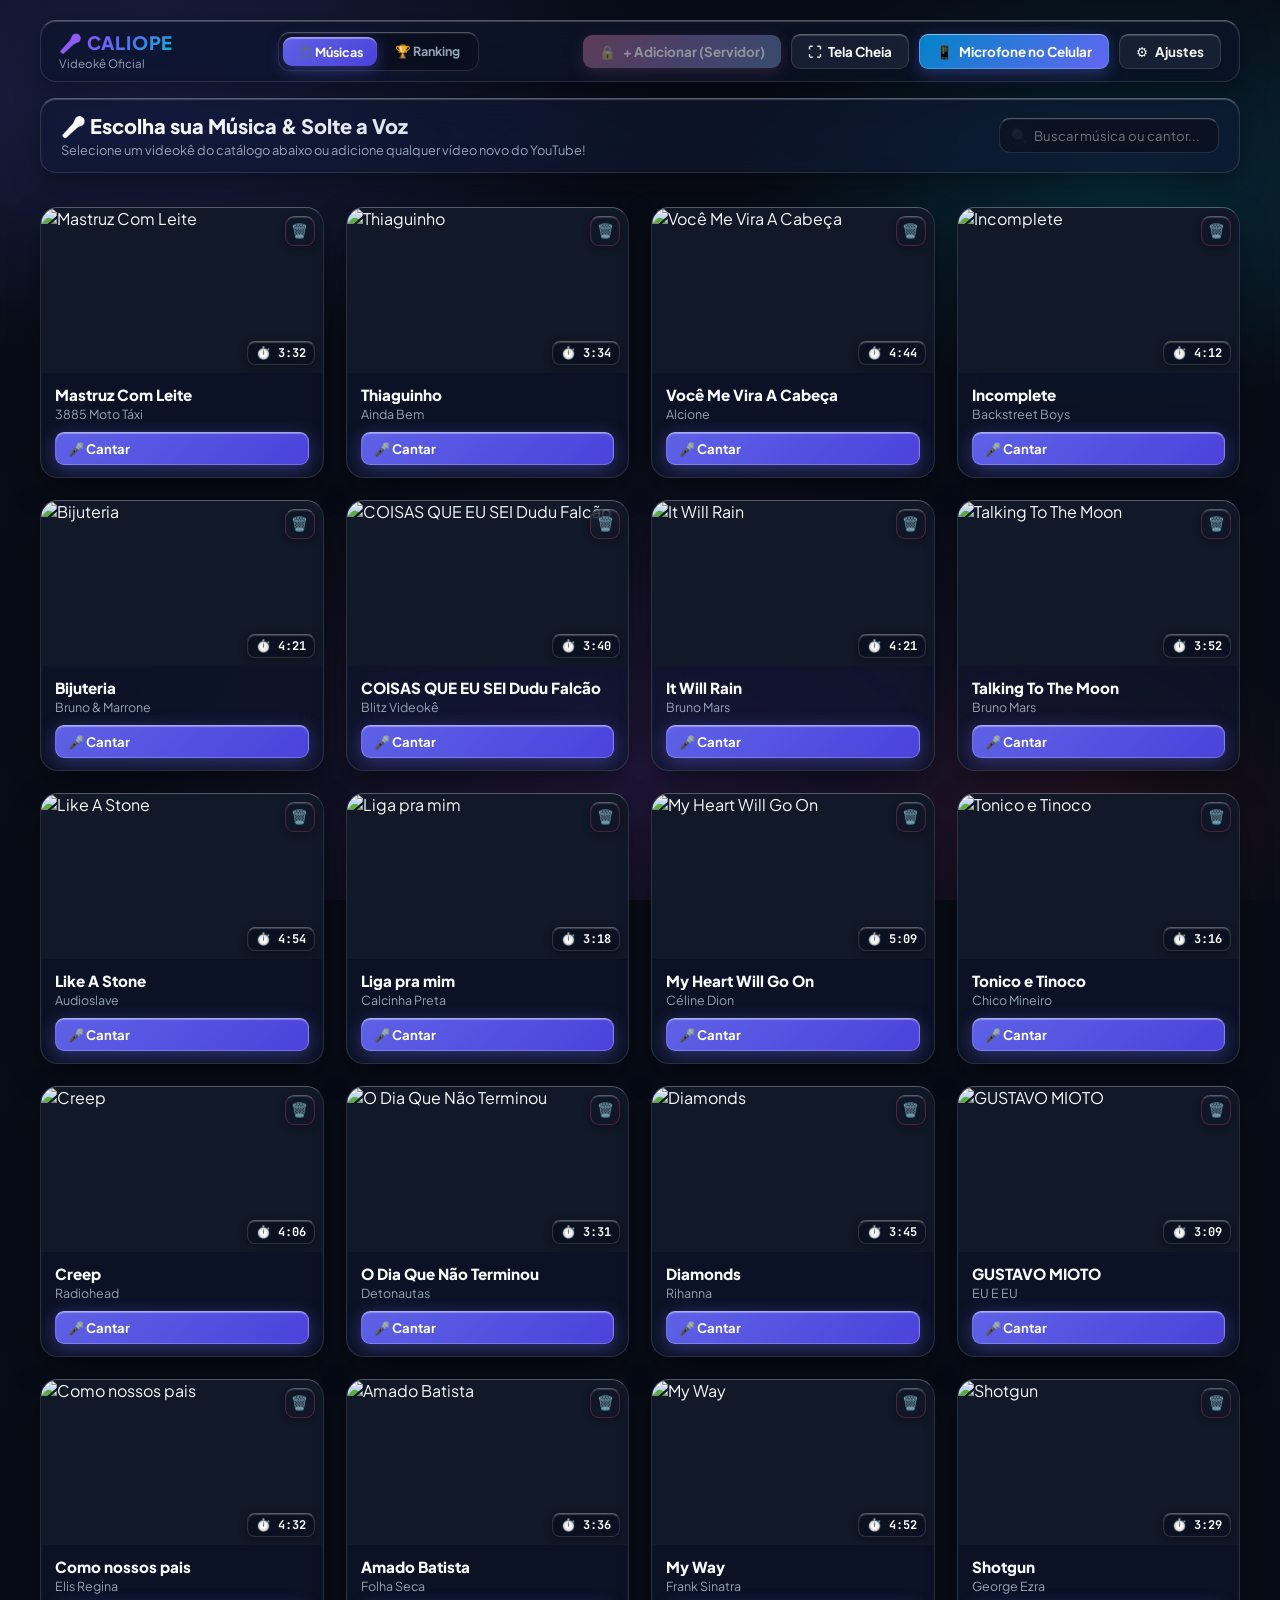
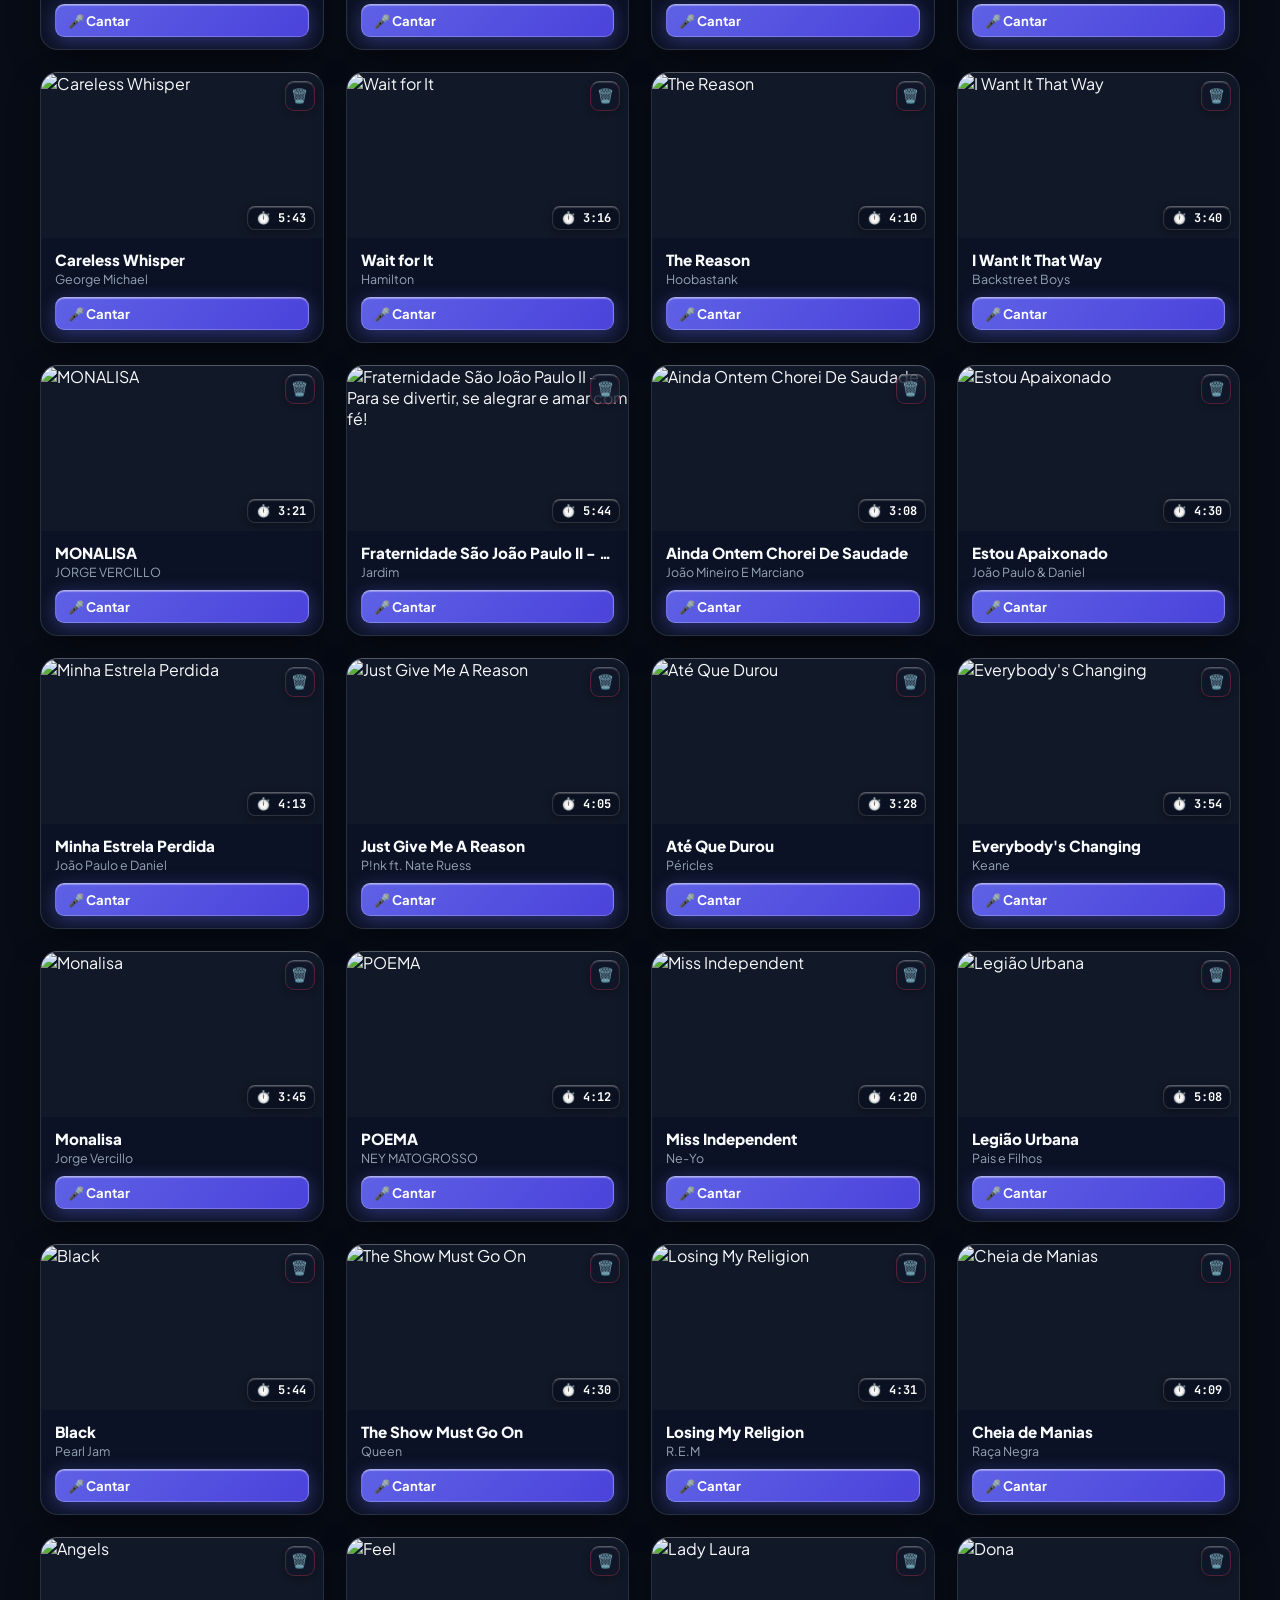
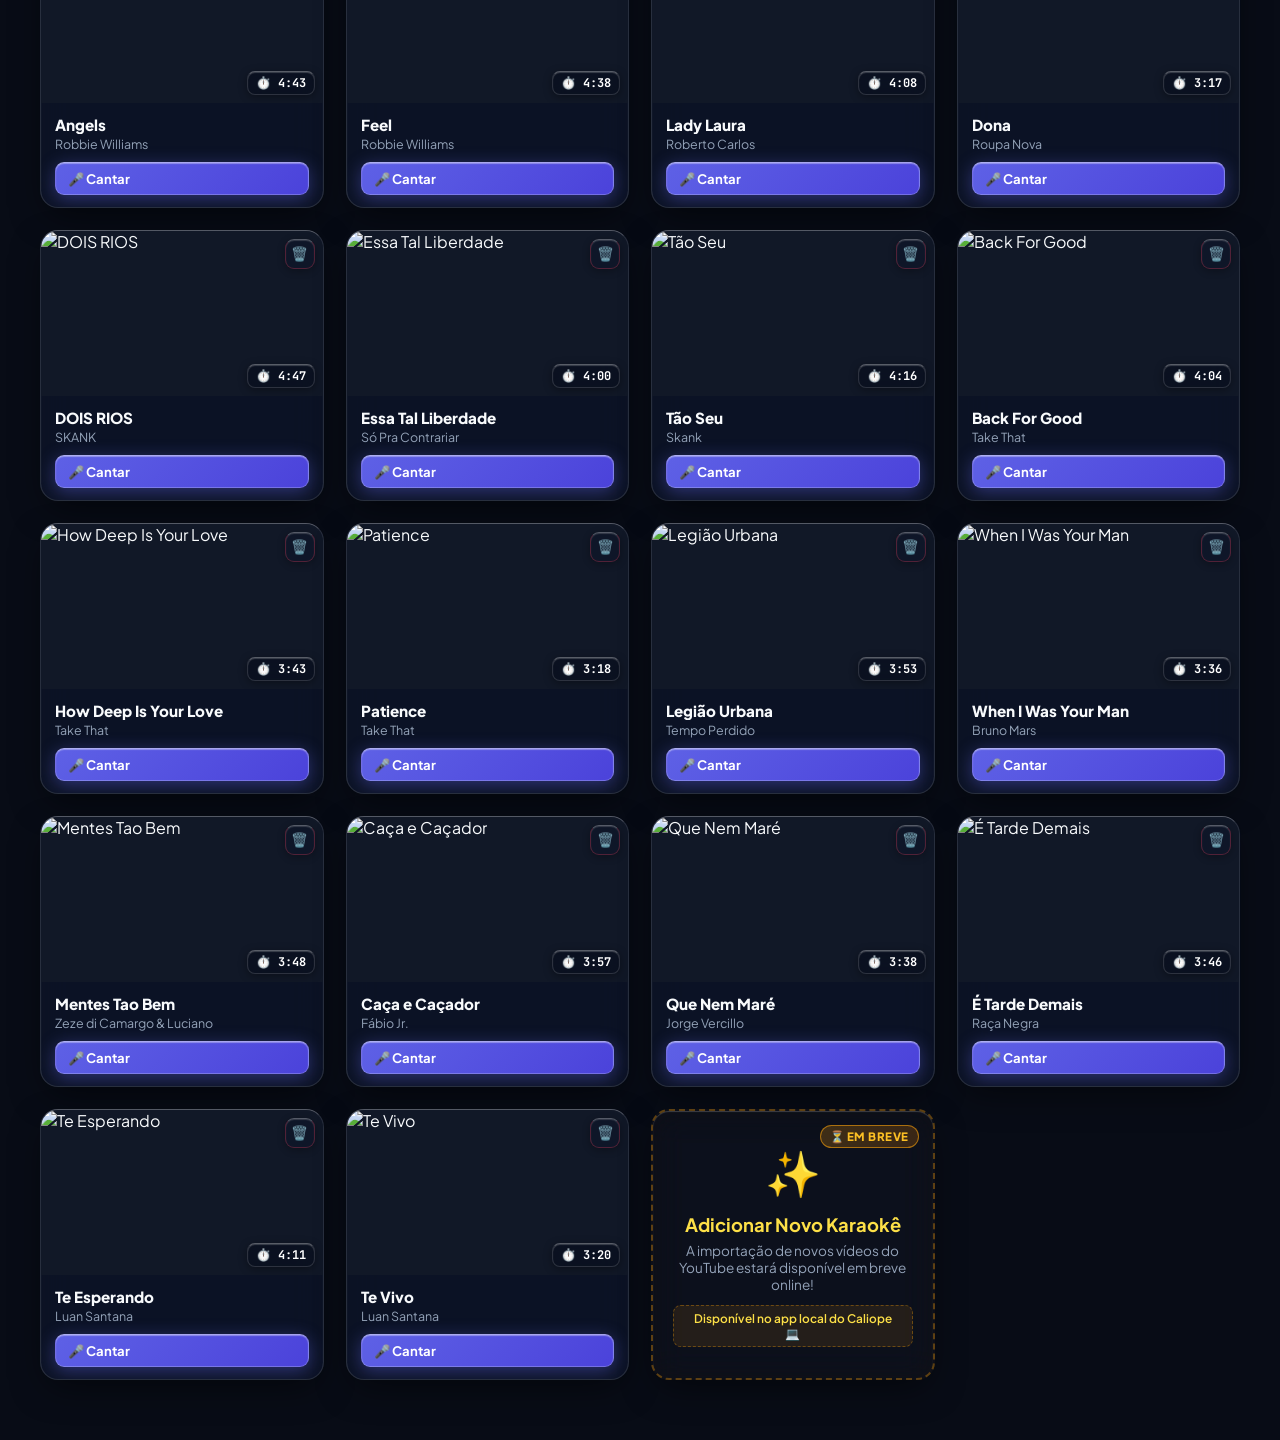
==== index.html @ 297077d8 "perf: otimiza importação removendo audio.mp3 duplicado e economizando 325MB" ====
<!DOCTYPE html>
<html lang="pt-BR">
<head>
  <meta charset="UTF-8">
  <meta name="viewport" content="width=device-width, initial-scale=1.0, maximum-scale=1.0, user-scalable=no, viewport-fit=cover">
  <meta name="theme-color" content="#080c16">
  <meta name="apple-mobile-web-app-capable" content="yes">
  <meta name="apple-mobile-web-app-status-bar-style" content="black-translucent">
  <title>Caliope • O Jogo de Videokê Oficial</title>
  <link rel="stylesheet" href="style.css?v=52">
  <link rel="preconnect" href="https://fonts.googleapis.com">
  <link rel="preconnect" href="https://fonts.gstatic.com" crossorigin>
  <link href="https://fonts.googleapis.com/css2?family=Plus+Jakarta+Sans:wght@400;600;700;800;900&family=JetBrains+Mono:wght@500;700;800;900&display=swap" rel="stylesheet">
</head>
<body>
  <div class="app-container">
    
    <!-- Top Global Header -->
    <header class="header">
      <div class="logo-group" id="btn-home-logo" title="Ir para o Menu de Músicas" style="cursor: pointer;">
        <div class="logo-badge">🎤 CALIOPE</div>
        <span class="subtitle">Videokê Oficial</span>
      </div>

      <!-- Abas de Navegação Principal -->
      <nav class="nav-tabs">
        <button id="nav-btn-lobby" class="nav-tab active">
          <span>🎵</span> Músicas
        </button>
        <button id="nav-btn-ranking" class="nav-tab">
          <span>🏆</span> Ranking
        </button>
      </nav>

      <div class="header-actions">
        <button id="btn-open-import" class="btn btn-accent">
          <span id="btn-import-icon">✨</span> <span id="btn-import-label"><span class="hide-mobile">+ Adicionar do YouTube</span><span class="show-mobile">+ Vídeo</span></span>
        </button>

        <button id="btn-toggle-fullscreen" class="btn btn-secondary" title="Alternar Tela Cheia (F ou F11)">
          <span id="fullscreen-icon">⛶</span> <span id="fullscreen-label"><span class="hide-mobile">Tela Cheia</span><span class="show-mobile">Tela Cheia</span></span>
        </button>

        <button id="btn-open-remote-mic" class="btn btn-primary" title="Conectar microfone do celular via QR Code">
          <span id="remote-mic-header-icon">📱</span> <span id="remote-mic-header-label"><span class="hide-mobile">Microfone no Celular</span><span class="show-mobile">Mic Remoto</span></span>
        </button>

        <button id="btn-open-settings" class="btn btn-secondary" title="Configurações de Áudio e Microfone">
          <span>⚙️</span> Ajustes
        </button>
      </div>
    </header>

    <!-- TELA 1: LOBBY / MENU DE SELEÇÃO DE MÚSICAS (PADRÃO JOGO) -->
    <main id="view-lobby" class="view-content active">
      <div class="lobby-header">
        <div class="lobby-welcome">
          <h1>🎤 Escolha sua Música & Solte a Voz</h1>
          <p>Selecione um videokê do catálogo abaixo ou adicione qualquer vídeo novo do YouTube!</p>
        </div>
        <div class="lobby-actions">
          <div class="lobby-search-wrap">
            <span class="search-icon">🔍</span>
            <input type="text" id="lobby-search" placeholder="Buscar música ou cantor...">
          </div>
        </div>
      </div>

      <!-- Grade de Cards de Músicas -->
      <div class="songs-grid" id="songs-grid">
        <!-- Renderizado dinamicamente via JS -->
      </div>
    </main>

    <!-- TELA 2: RANKING GERAL / LEADERBOARD (PADRÃO JOGO) -->
    <main id="view-ranking" class="view-content" style="display: none;">
      <div class="ranking-header">
        <div class="ranking-title-group">
          <h1>🏆 Galeria dos Campeões do Videokê</h1>
          <p>Confira os melhores cantores, pontuações e recordes registrados!</p>
        </div>
        <div class="ranking-filters">
          <div class="ranking-search-wrap">
            <span class="search-icon">🔍</span>
            <input type="text" id="ranking-search" placeholder="Filtrar por cantor ou música...">
          </div>
          <div class="ranking-diff-filters" id="ranking-diff-filter">
            <button class="rank-filter-btn active" data-diff="all">Todas</button>
            <button class="rank-filter-btn" data-diff="easy">🟢 Fácil</button>
            <button class="rank-filter-btn" data-diff="medium">🟡 Médio</button>
            <button class="rank-filter-btn" data-diff="hard">🔴 Difícil</button>
          </div>
          <button id="btn-clear-ranking" class="btn btn-secondary btn-sm" title="Limpar histórico de pontuações">
            🗑️ Limpar Ranking
          </button>
        </div>
      </div>

      <!-- Pódio Top 3 Especial -->
      <div class="podium-grid" id="podium-grid">
        <!-- Renderizado dinamicamente via JS -->
      </div>

      <!-- Tabela Completa de Ranking -->
      <div class="ranking-table-card">
        <table class="ranking-table">
          <thead>
            <tr>
              <th style="width: 70px;">POS</th>
              <th>CANTOR(A)</th>
              <th>MÚSICA</th>
              <th>DIFICULDADE</th>
              <th>AFINAÇÃO</th>
              <th>ESTRELAS</th>
              <th style="text-align: right;">PONTUAÇÃO</th>
            </tr>
          </thead>
          <tbody id="ranking-table-body">
            <!-- Linhas dinâmicas -->
          </tbody>
        </table>

        <!-- Estado Vazio -->
        <div class="ranking-empty-state" id="ranking-empty-state" style="display: none;">
          <div class="empty-icon">🎤</div>
          <h3>Nenhuma cantoria registrada ainda!</h3>
          <p>Escolha uma música, solte a voz e seja o primeiro a gravar seu nome no topo do Videokê!</p>
          <button class="btn btn-primary" id="btn-empty-go-sing">
            🎵 Escolher Música Agora
          </button>
        </div>
      </div>
    </main>

    <!-- TELA 2: PALCO DO VIDEOKÊ (CANVAS & VÍDEO EXPANDIDO EM 540PX) -->
    <main id="view-stage" class="view-content" style="display: none;">
      
      <!-- HUD Superior do Jogo (Ultra Compacto em 1 Linha) -->
      <section class="game-hud">
        <!-- Controles de Ação do Palco -->
        <div class="hud-controls-card">
          <button id="btn-stage-back" class="btn btn-stage-ctrl btn-close-stage" title="Sair do Videokê (Esc)" aria-label="Sair">
            ✕
          </button>
          <button id="btn-pause-song" class="btn btn-stage-ctrl" title="Pausar / Continuar (Espaço)" aria-label="Pausar">
            <span id="pause-icon">⏸</span>
          </button>
          <button id="btn-restart-song" class="btn btn-stage-ctrl" title="Reiniciar do começo (R)" aria-label="Reiniciar">
            <span>🔄</span>
          </button>
        </div>

        <!-- Info da Música (Apenas Título e Artista) -->
        <div class="song-info-card">
          <h1 class="hud-title" id="hud-title">Título da Música</h1>
          <span class="hud-dot-sep">•</span>
          <p class="hud-artist" id="hud-artist">Artista</p>
        </div>

        <!-- Monitor Visual do Microfone (Apenas Ícone 🎙️ e VU Meter + Tom) -->
        <div class="hud-mic-card">
          <span class="hud-mic-icon" title="Microfone">🎙️</span>
          <div class="hud-mic-meter-bar">
            <div class="hud-mic-meter-fill" id="hud-mic-meter-fill"></div>
          </div>
          <span class="hud-mic-vol" id="hud-mic-vol">0%</span>
          <div class="hud-mic-note" id="hud-mic-note">🎵 Aguardando voz...</div>
          <button class="hud-remote-badge" id="hud-remote-badge" title="Conectar celular como microfone">
            <span class="remote-indicator-dot" id="hud-remote-dot"></span>
            <span id="hud-remote-text">📱</span>
          </button>
        </div>

        <!-- Dificuldade do Jogo -->
        <div class="hud-diff-card">
          <span class="badge-difficulty" id="stage-diff-badge">🟡 Médio</span>
        </div>

        <!-- Pontuação, Estrelas & Afinação em Tempo Real -->
        <div class="score-stars-card">
          <div class="stars-row" id="stars-row">
            <span class="star">★</span>
            <span class="star">★</span>
            <span class="star">★</span>
            <span class="star">★</span>
            <span class="star">★</span>
          </div>

          <div class="score-readout">
            <span class="score-num" id="live-score">00000</span>
          </div>

          <div class="accuracy-pill" id="accuracy-pill" title="Afinação em Tempo Real">
            <span class="acc-val" id="live-accuracy">--%</span>
          </div>
        </div>
      </section>

      <!-- Palco Imersivo de 540px -->
      <section class="stage-section">
        <div class="canvas-wrapper">
          <video id="stage-video" class="stage-video" playsinline preload="auto" crossorigin="anonymous"></video>
          <div class="stage-video-dimmer" id="stage-video-dimmer"></div>
          <canvas id="game-canvas" width="1160" height="540"></canvas>
          <div class="hit-floating-text" id="floating-hit">NO RITMO!</div>

          <!-- Canvas de Confetes e Partículas Comemorativas (5k, 10k...) -->
          <canvas id="confetti-canvas" class="confetti-canvas" width="1160" height="540"></canvas>

          <!-- Banner de Celebração de Marco de Pontuação -->
          <div class="milestone-banner" id="milestone-banner">
            <div class="milestone-glow"></div>
            <div class="milestone-inner">
              <span class="milestone-badge" id="milestone-badge">🌟 SHOW AO VIVO!</span>
              <div class="milestone-score" id="milestone-score">5.000 PONTOS!</div>
              <p class="milestone-subtitle" id="milestone-subtitle">Espetacular! A plateia está vibrando!</p>
            </div>
          </div>

          <!-- Contagem Regressiva de 5 Segundos (Get Ready!) -->
          <div class="countdown-overlay" id="countdown-overlay" style="display: none;">
            <div class="countdown-box">
              <div class="countdown-badge">🎤 PREPARE SEU MICROFONE</div>
              <h2 class="countdown-title" id="countdown-song-title">Nome da Música</h2>
              <div class="countdown-details" id="countdown-details">🎹 Tom: A Maior • Dificuldade: Médio</div>
              <div class="countdown-circle">
                <span class="countdown-number" id="countdown-number">5</span>
              </div>
              <p class="countdown-tip" id="countdown-tip">Respire fundo, o videokê vai começar!</p>
              <button class="btn btn-secondary btn-sm" id="btn-skip-countdown">Pular Espera ⏩</button>
            </div>
          </div>
          
          <!-- Overlay de Pausa -->
          <div class="stage-overlay" id="stage-overlay">
            <div class="overlay-content">
              <h2 id="overlay-title">Pronto para Cantar?</h2>
              <p id="overlay-desc">Segure o microfone e cante acompanhando a letra na tela!</p>
              <button id="btn-play-song" class="btn btn-primary btn-large">
                ▶ Começar
              </button>
            </div>
          </div>
        </div>

        <!-- Barra de Progresso Compacta do Palco -->
        <div class="timeline-bar timeline-bar-compact">
          <span class="timeline-time-val" id="time-current">0:00</span>
          <div class="timeline-track">
            <div class="timeline-fill" id="timeline-fill"></div>
          </div>
          <span class="timeline-time-val" id="time-total">0:00</span>
        </div>

        <!-- Caixa de letra auxiliar (usada apenas quando a música não for vídeo) -->
        <div class="lyrics-box" id="lyrics-box" style="display: none;">
          <div class="karaoke-line line-current" id="lyrics-line-1">
            <span class="lyric-syllable">Aguardando início...</span>
          </div>
          <div class="karaoke-line line-next" id="lyrics-line-2">
            <span class="lyric-next-preview"></span>
          </div>
        </div>
      </section>
    </main>

    <!-- MODAL DE ESCOLHA DE DIFICULDADE ANTES DE CANTAR -->
    <div class="modal-backdrop" id="prestart-modal">
      <div class="modal-card modal-prestart">
        <button type="button" class="modal-btn-close-top" id="btn-close-prestart-top" aria-label="Voltar" title="Fechar (Esc)">✕</button>
        <div class="modal-header">
          <span class="diff-modal-icon">🎤</span>
          <h2 id="prestart-song-title">Título da Música</h2>
          <p id="prestart-song-artist">Artista</p>
          <div class="prestart-song-meta">
            <span class="badge-key" id="prestart-song-key">🎹 Tom: A Menor</span>
            <span class="song-card-duration" id="prestart-song-duration">⏱️ 3:45</span>
          </div>
        </div>

        <!-- Campo Nome do Cantor -->
        <div class="prestart-singer-box">
          <label for="singer-name-input">👤 Nome do Cantor(a):</label>
          <div class="singer-input-wrap">
            <span class="singer-input-icon">🎤</span>
            <input type="text" id="singer-name-input" placeholder="Digite seu nome ou apelido (ex: João, Maria...)" maxlength="24" autocomplete="name">
          </div>
        </div>

        <div class="prestart-diff-prompt">
          <h3>Selecione o Nível de Desafio:</h3>
          <p>A dificuldade fica travada durante a música para garantir uma avaliação justa</p>
        </div>

        <div class="diff-cards-grid">
          <button type="button" class="diff-choice-card" data-diff="easy">
            <div class="diff-choice-header">
              <span class="diff-choice-emoji">🟢</span>
              <span class="diff-choice-title">Fácil</span>
              <span class="diff-choice-badge">Festa & Chuveiro</span>
            </div>
            <p class="diff-choice-desc">Muito tolerante! Ideal para cantar e se divertir com os amigos sem pressão.</p>
          </button>

          <button type="button" class="diff-choice-card active" data-diff="medium">
            <div class="diff-choice-header">
              <span class="diff-choice-emoji">🟡</span>
              <span class="diff-choice-title">Médio</span>
              <span class="diff-choice-badge">Padrão Videokê</span>
            </div>
            <p class="diff-choice-desc">Equilibrado e motivador! Avalia ritmo e afinação para quem canta no dia a dia.</p>
          </button>

          <button type="button" class="diff-choice-card" data-diff="hard">
            <div class="diff-choice-header">
              <span class="diff-choice-emoji">🔴</span>
              <span class="diff-choice-title">Difícil</span>
              <span class="diff-choice-badge">Modo Jurado</span>
            </div>
            <p class="diff-choice-desc">Rigor de estúdio! Micro-afinação cirúrgica — desafinar ou sair do tom quebra o combo.</p>
          </button>
        </div>

        <div class="modal-actions prestart-actions">
          <button type="button" id="btn-cancel-prestart" class="btn btn-secondary">
            Voltar
          </button>
          <button type="button" id="btn-confirm-start" class="btn btn-primary btn-large">
            ▶ Começar (5s de Preparação)
          </button>
        </div>
      </div>
    </div>

    <!-- MODAL DE AJUSTES DE ÁUDIO & MICROFONE -->
    <div class="modal-backdrop" id="settings-modal">
      <div class="modal-card modal-settings">
        <button type="button" class="modal-btn-close-top" id="btn-close-settings-top" aria-label="Fechar Ajustes" title="Fechar (Esc)">✕</button>
        <div class="modal-header">
          <div class="import-icon-badge">⚙️</div>
          <h2>Ajustes de Áudio & Microfone</h2>
          <p>Configure a captação do microfone e proteções contra eco do notebook</p>
        </div>

        <div class="settings-list">
          <!-- Nível de Dificuldade -->
          <div class="setting-row">
            <div class="setting-info">
              <strong>🎯 Rigor da Avaliação Vocal</strong>
              <span>Define tolerância de cents, oscilação (desafinação) e exigência de tom</span>
            </div>
            <div class="diff-btn-group modal-diff-group" id="modal-diff-group">
              <button class="diff-btn" data-diff="easy" title="Tolerante a pequenas oscilações e escala livre">🟢 Fácil</button>
              <button class="diff-btn active" data-diff="medium" title="Afinação equilibrada e ritmo">🟡 Médio</button>
              <button class="diff-btn" data-diff="hard" title="Rigor de estúdio e escala estrita">🔴 Difícil</button>
            </div>
          </div>

          <!-- Modo Caixas de Som / Anti-Vazamento -->
          <div class="setting-row">
            <div class="setting-info">
              <strong>🛡️ Modo de Captação & Anti-Vazamento</strong>
              <span>Filtro acústico inteligente contra retorno das caixas (não usa o abafador do navegador que muta o microfone)</span>
            </div>
            <button id="modal-btn-toggle-echo" class="btn btn-primary">
              <span id="modal-echo-icon">🔊</span> <span id="modal-echo-text">Modo Caixas (Anti-Vazamento)</span>
            </button>
          </div>

          <!-- Normalização Automática de Volume (Nivelamento sem mexer nos arquivos) -->
          <div class="setting-row">
            <div class="setting-info">
              <strong>🎚️ Nivelamento Automático de Volume</strong>
              <span>Normaliza faixas altas e baixas em tempo real para manter o som uniforme entre todas as músicas</span>
            </div>
            <button id="modal-btn-toggle-normalize" class="btn btn-primary">
              <span id="modal-norm-icon">🎚️</span> <span id="modal-norm-text">Normalização Ativa</span>
            </button>
          </div>

          <!-- Corte de Som / Ruído -->
          <div class="setting-row">
            <div class="setting-info">
              <strong>🎙️ Limiar de Corte (Noise Gate)</strong>
              <span>Ignora sons da sala abaixo deste nível para não pontuar sozinho</span>
            </div>
            <div class="setting-control" style="display: flex; flex-direction: column; align-items: flex-end; gap: 6px;">
              <div style="display: flex; gap: 8px; align-items: center;">
                <button type="button" id="btn-auto-calibrate-gate" class="btn btn-secondary btn-xs" title="Escuta o som da sala e ajusta o corte automaticamente">
                  🎯 Auto-Calibrar com a Sala
                </button>
                <strong id="modal-gate-val-text" style="color: var(--cyan-neon); min-width: 65px; text-align: right;">Médio (40)</strong>
              </div>
              <input type="range" id="modal-quick-gate" min="15" max="85" value="40" step="2" style="width: 100%;">
            </div>
          </div>

          <!-- Teste de Volume do Microfone -->
          <div class="setting-row">
            <div class="setting-info">
              <strong>🔊 Teste ao Vivo do Microfone</strong>
              <span>Fale no microfone para ver a barra responder</span>
            </div>
            <div class="setting-control">
              <span id="modal-vol-num" style="font-family: var(--font-mono); font-size: 0.8rem; color: #94a3b8;">0%</span>
              <div class="mic-meter-bar">
                <div class="mic-meter-fill" id="modal-mic-meter-fill"></div>
              </div>
            </div>
          </div>

          <!-- Limpar Cache -->
          <div class="setting-row">
            <div class="setting-info">
              <strong>🧹 Limpar Cache & Recarregar</strong>
              <span>Força a atualização dos vídeos e partituras locais</span>
            </div>
            <button id="modal-btn-clear-cache" class="btn btn-secondary btn-sm">
              Limpar Cache
            </button>
          </div>
        </div>

        <div class="modal-actions">
          <button type="button" id="btn-close-settings" class="btn btn-primary btn-block">
            Concluir Ajustes
          </button>
        </div>
      </div>
    </div>

    <!-- MODAL DE IMPORTAÇÃO DO YOUTUBE -->
    <div class="modal-backdrop" id="import-modal">
      <div class="modal-card modal-import">
        <button type="button" class="modal-btn-close-top" id="btn-close-import-top" aria-label="Fechar" title="Fechar (Esc)">✕</button>
        <div class="modal-header">
          <div class="import-icon-badge">✨</div>
          <h2>Adicionar Vídeo de Karaokê</h2>
          <p>Cole o link de qualquer vídeo de Karaokê do YouTube (ex: Ponto do Karaokê, Sing King, Muramatsu, etc.)</p>
        </div>

        <form id="import-form" class="import-form">
          <div class="input-group">
            <input type="url" id="yt-url-input" placeholder="https://www.youtube.com/watch?v=..." required>
            <button type="submit" id="btn-start-import" class="btn btn-primary">
              Iniciar Processamento
            </button>
          </div>
        </form>

        <!-- Container de Progresso -->
        <div class="import-progress-wrap" id="import-progress-wrap" style="display: none;">
          <div class="progress-steps">
            <span class="step-pill" id="step-dl">1. Baixando</span>
            <span class="step-pill" id="step-sep">2. Áudio Estéreo</span>
            <span class="step-pill" id="step-lyr">3. Catálogo</span>
          </div>

          <div class="import-bar-track">
            <div class="import-bar-fill" id="import-bar-fill"></div>
          </div>
          
          <div class="import-status-text" id="import-status-text">
            Iniciando...
          </div>
        </div>

        <div class="modal-actions">
          <button type="button" id="btn-close-import" class="btn btn-secondary">
            Fechar
          </button>
        </div>
      </div>
    </div>

    <!-- MODAL DE RESULTADOS DE FIM DE MÚSICA -->
    <div class="modal-backdrop" id="results-modal">
      <div class="modal-card">
        <button type="button" class="modal-btn-close-top" id="btn-close-results-top" aria-label="Fechar" title="Fechar (Esc)">✕</button>
        <div class="modal-header">
          <span class="rank-badge" id="modal-rank">S</span>
          <h2 id="modal-title">Lenda do Karaokê! 🌟</h2>
          <p id="modal-song-info">Música • Artista</p>
          <div class="modal-singer-pill" id="modal-singer-pill">
            <span>🎤 Cantor: <strong id="modal-singer-name">Você</strong></span>
            <span class="badge-ranking-pos" id="modal-ranking-pos">🏆 Gravado no Ranking!</span>
          </div>
          <div class="modal-meta-badges">
            <span class="badge-difficulty" id="modal-difficulty">🟡 Médio</span>
            <span class="badge-key" id="modal-key">🎹 Tom: A Maior</span>
          </div>
        </div>

        <div class="modal-stars" id="modal-stars">
          ★★★★★
        </div>

        <div class="modal-stats-grid">
          <div class="stat-item">
            <span class="stat-label">PONTUAÇÃO FINAL</span>
            <span class="stat-val" id="modal-score">0</span>
          </div>
          <div class="stat-item">
            <span class="stat-label">AFINAÇÃO</span>
            <span class="stat-val" id="modal-accuracy">0%</span>
          </div>
          <div class="stat-item" title="Avaliação do desempenho vocal no videokê">
            <span class="stat-label">AVALIAÇÃO</span>
            <span class="stat-val" id="modal-combo">Afinado</span>
          </div>
        </div>

        <div class="modal-actions">
          <button id="btn-play-again" class="btn btn-primary btn-large">
            🔄 Cantar Novamente
          </button>
          <button id="btn-view-ranking" class="btn btn-accent">
            🏆 Ver Ranking
          </button>
          <button id="btn-choose-other" class="btn btn-secondary">
            🚪 Escolher Outra Música
          </button>
        </div>
      </div>
    </div>

    <!-- Modal Conectar Celular como Microfone (WebRTC PeerJS) -->
    <div class="modal-backdrop" id="modal-remote-mic">
      <div class="modal-card modal-remote-mic-card">
        <button type="button" class="modal-btn-close-top" id="btn-close-remote-mic-top" aria-label="Fechar" title="Fechar (Esc)">✕</button>
        <div class="modal-header">
          <div class="remote-mic-header-icon">📱🎤</div>
          <h2>Conectar Celular como Microfone</h2>
          <p>Aponte a câmera do seu celular para o QR Code abaixo ou acesse o link no navegador do celular:</p>
        </div>

        <div class="remote-mic-body">
          <div class="qr-wrapper">
            <div id="remote-mic-qrcode" class="qr-canvas-box"></div>
            <div class="room-code-badge" id="room-code-badge">
              <span>SALA:</span>
              <strong id="room-code-display">CALI-....</strong>
            </div>
          </div>

          <div class="remote-mic-info">
            <div class="status-connection-row" id="remote-mic-status-box">
              <span class="status-indicator-dot pulse" id="remote-status-dot"></span>
              <span id="remote-mic-status-text">Aguardando celular conectar...</span>
            </div>

            <div class="connected-singer-card" id="connected-singer-card" style="display: none;">
              <span class="singer-avatar">🎤</span>
              <div class="singer-details">
                <span class="singer-label">CANTOR(A) CONECTADO:</span>
                <strong class="singer-name" id="connected-singer-name">Erick Moraes</strong>
              </div>
            </div>

            <div class="link-copy-box">
              <input type="text" id="remote-mic-link-input" readonly>
              <button class="btn btn-secondary btn-sm" id="btn-copy-mic-link">Copiar Link</button>
            </div>

            <p class="remote-mic-tip">
              💡 <strong>Dica:</strong> Seu celular funcionará como microfone sem fio de alta precisão com detecção de tom em tempo real.
            </p>
          </div>
        </div>

        <div class="modal-actions">
          <button type="button" id="btn-close-remote-mic" class="btn btn-primary">
            Concluído
          </button>
        </div>
      </div>
    </div>

  </div>

  <!-- Bibliotecas WebRTC PeerJS e QRCode -->
  <script src="vendor/peerjs.min.js"></script>
  <script src="vendor/qrcode.min.js"></script>

  <script src="pitch.js?v=52"></script>
  <script src="calibrator.js?v=52"></script>
  <script src="songs.js?v=52"></script>
  <script src="sequencer.js?v=52"></script>
  <script src="game_engine.js?v=52"></script>
  <script src="app.js?v=52"></script>
</body>
</html>
---- style.css ----
:root {
  --bg-dark: #080c16;
  --bg-card: rgba(15, 23, 42, 0.68);
  --bg-card-hover: rgba(24, 34, 60, 0.78);
  --border-color: rgba(255, 255, 255, 0.12);
  --border-specular: rgba(255, 255, 255, 0.28);
  
  /* Liquid Glass Design System Tokens */
  --liquid-glass-bg: rgba(15, 23, 42, 0.68);
  --liquid-glass-bg-hover: rgba(24, 34, 60, 0.78);
  --liquid-glass-bg-subtle: rgba(255, 255, 255, 0.04);
  --liquid-glass-border: rgba(255, 255, 255, 0.12);
  --liquid-glass-border-specular: rgba(255, 255, 255, 0.3);
  --liquid-glass-border-hover: rgba(99, 102, 241, 0.5);
  --liquid-glass-border-hover-specular: rgba(255, 255, 255, 0.6);
  --liquid-glass-blur: 16px;
  --liquid-glass-saturate: 180%;
  --liquid-glass-shadow: 0 12px 35px -8px rgba(0, 0, 0, 0.55), inset 0 1px 1px 0 rgba(255, 255, 255, 0.2);
  --liquid-glass-shadow-hover: 0 18px 45px -8px rgba(0, 0, 0, 0.65), 0 0 25px rgba(99, 102, 241, 0.22), inset 0 1px 2px 0 rgba(255, 255, 255, 0.35);
  
  --primary: #6366f1;
  --primary-glow: rgba(99, 102, 241, 0.4);
  --cyan-neon: #06b6d4;
  --cyan-glow: rgba(6, 182, 212, 0.45);
  --gold: #fbbf24;
  --gold-glow: rgba(251, 191, 36, 0.6);
  --emerald: #10b981;
  --rose: #f43f5e;
  
  --text-main: #f8fafc;
  --text-muted: #94a3b8;
  --font-main: 'Plus Jakarta Sans', system-ui, -apple-system, sans-serif;
  --font-mono: 'JetBrains Mono', monospace;
}

* {
  box-sizing: border-box;
  margin: 0;
  padding: 0;
}

body {
  background-color: var(--bg-dark);
  color: var(--text-main);
  font-family: var(--font-main);
  min-height: 100vh;
  padding: 20px;
  background-image: 
    radial-gradient(ellipse 65% 50% at 12% 10%, rgba(99, 102, 241, 0.22) 0%, transparent 60%),
    radial-gradient(ellipse 55% 45% at 88% 20%, rgba(6, 182, 212, 0.18) 0%, transparent 55%),
    radial-gradient(ellipse 70% 60% at 50% 85%, rgba(168, 85, 247, 0.15) 0%, transparent 60%),
    radial-gradient(ellipse 40% 40% at 85% 90%, rgba(244, 63, 94, 0.11) 0%, transparent 50%);
  background-attachment: fixed;
}

.app-container {
  max-width: 1200px;
  margin: 0 auto;
  display: flex;
  flex-direction: column;
  gap: 16px;
}

/* Header */
.header {
  display: flex;
  justify-content: space-between;
  align-items: center;
  flex-wrap: wrap;
  gap: 12px;
  padding: 10px 18px;
  background: rgba(13, 20, 36, 0.72);
  backdrop-filter: blur(var(--liquid-glass-blur)) saturate(var(--liquid-glass-saturate));
  -webkit-backdrop-filter: blur(var(--liquid-glass-blur)) saturate(var(--liquid-glass-saturate));
  border: 1px solid var(--liquid-glass-border);
  border-top: 1px solid var(--liquid-glass-border-specular);
  border-radius: 16px;
  box-shadow: 0 10px 30px rgba(0, 0, 0, 0.4), inset 0 1px 1px rgba(255, 255, 255, 0.2);
}

.header-actions {
  display: flex;
  align-items: center;
  gap: 10px;
  flex-wrap: wrap;
}

#btn-toggle-fullscreen {
  transition: all 0.2s ease;
}

#btn-toggle-fullscreen.fullscreen-active {
  background: rgba(99, 102, 241, 0.25);
  border-color: var(--primary);
  color: #c7d2fe;
  box-shadow: 0 0 12px rgba(99, 102, 241, 0.4);
}

/* Suporte de background no modo tela cheia nativo */
:fullscreen, :-webkit-full-screen {
  background-color: var(--bg-dark);
  width: 100%;
  height: 100%;
  overflow-y: auto;
}

:fullscreen body, :-webkit-full-screen body {
  min-height: 100vh;
}

.logo-group {
  display: flex;
  flex-direction: column;
  gap: 1px;
}

.logo-badge {
  font-size: 1.15rem;
  font-weight: 800;
  letter-spacing: 0.8px;
  background: linear-gradient(135deg, #a855f7, #6366f1, #06b6d4);
  -webkit-background-clip: text;
  -webkit-text-fill-color: transparent;
}

.subtitle {
  font-size: 0.72rem;
  color: var(--text-muted);
}

/* Navigation Tabs */
.nav-tabs {
  display: flex;
  background: rgba(10, 15, 29, 0.65);
  backdrop-filter: blur(12px);
  -webkit-backdrop-filter: blur(12px);
  padding: 4px;
  border-radius: 12px;
  border: 1px solid var(--liquid-glass-border);
  border-top: 1px solid var(--liquid-glass-border-specular);
  box-shadow: inset 0 1px 2px rgba(0, 0, 0, 0.3), inset 0 1px 1px rgba(255, 255, 255, 0.12);
  gap: 4px;
}

.nav-tab {
  background: transparent;
  color: var(--text-muted);
  border: none;
  padding: 6px 14px;
  border-radius: 9px;
  font-family: var(--font-main);
  font-size: 0.78rem;
  font-weight: 700;
  cursor: pointer;
  transition: all 0.22s cubic-bezier(0.16, 1, 0.3, 1);
}

.nav-tab:hover {
  color: var(--text-main);
  background: rgba(255, 255, 255, 0.06);
}

.nav-tab.active {
  background: linear-gradient(135deg, rgba(99, 102, 241, 0.95), rgba(79, 70, 229, 0.95));
  color: white;
  border-top: 1px solid rgba(255, 255, 255, 0.45);
  box-shadow: 0 4px 16px var(--primary-glow), inset 0 1px 1px rgba(255, 255, 255, 0.35);
}

.quick-mic-wrap {
  display: flex;
  flex-direction: column;
  gap: 2px;
  background: rgba(10, 15, 29, 0.65);
  backdrop-filter: blur(12px);
  -webkit-backdrop-filter: blur(12px);
  border: 1px solid var(--liquid-glass-border);
  border-top: 1px solid var(--liquid-glass-border-specular);
  padding: 4px 10px;
  border-radius: 10px;
  font-size: 0.72rem;
  color: var(--text-muted);
  box-shadow: inset 0 1px 2px rgba(0, 0, 0, 0.25);
}

.quick-mic-wrap label strong {
  color: var(--cyan-neon);
}

.quick-mic-wrap input[type="range"] {
  width: 100px;
  height: 4px;
  accent-color: var(--cyan-neon);
  cursor: pointer;
}

/* Views Visibility */
.view-content {
  display: none;
}
.view-content.active {
  display: flex;
  flex-direction: column;
  gap: 16px;
}

/* ==================== VIEW 1: GAME VIEW ==================== */
.game-hud {
  display: flex;
  align-items: center;
  justify-content: space-between;
  gap: 8px;
  background: rgba(13, 20, 36, 0.72);
  backdrop-filter: blur(var(--liquid-glass-blur)) saturate(var(--liquid-glass-saturate));
  -webkit-backdrop-filter: blur(var(--liquid-glass-blur)) saturate(var(--liquid-glass-saturate));
  border: 1px solid var(--liquid-glass-border);
  border-top: 1px solid var(--liquid-glass-border-specular);
  border-radius: 14px;
  padding: 5px 12px;
  min-height: 44px;
  box-shadow: 0 12px 35px rgba(0, 0, 0, 0.45), inset 0 1px 1px rgba(255, 255, 255, 0.22);
}

/* Card de Controles do Palco (Topo) */
.hud-controls-card {
  display: flex;
  align-items: center;
  gap: 6px;
  flex-shrink: 0;
}

.btn-stage-ctrl {
  width: 32px;
  height: 32px;
  border-radius: 9px;
  border: 1px solid var(--liquid-glass-border);
  border-top: 1px solid var(--liquid-glass-border-specular);
  background: rgba(255, 255, 255, 0.05);
  backdrop-filter: blur(10px);
  -webkit-backdrop-filter: blur(10px);
  color: #e2e8f0;
  display: inline-flex;
  align-items: center;
  justify-content: center;
  font-size: 0.95rem;
  font-weight: 700;
  cursor: pointer;
  transition: all 0.2s cubic-bezier(0.16, 1, 0.3, 1);
  padding: 0;
  box-shadow: inset 0 1px 1px rgba(255, 255, 255, 0.18);
}

.btn-stage-ctrl:hover {
  background: rgba(255, 255, 255, 0.12);
  border-color: rgba(99, 102, 241, 0.5);
  border-top-color: rgba(255, 255, 255, 0.55);
  color: #fff;
  transform: translateY(-1.5px);
  box-shadow: 0 4px 14px rgba(99, 102, 241, 0.25), inset 0 1px 2px rgba(255, 255, 255, 0.35);
}

.btn-close-stage {
  color: #f43f5e;
  border-color: rgba(244, 63, 94, 0.35);
  border-top-color: rgba(255, 255, 255, 0.4);
  background: rgba(244, 63, 94, 0.12);
  font-size: 1.05rem;
}

.btn-close-stage:hover {
  background: rgba(244, 63, 94, 0.28);
  border-color: #f43f5e;
  border-top-color: rgba(255, 255, 255, 0.6);
  color: #fff;
  box-shadow: 0 0 14px rgba(244, 63, 94, 0.4), inset 0 1px 2px rgba(255, 255, 255, 0.35);
}

/* Informação da Música: Apenas Título e Artista Inline */
.song-info-card {
  display: flex;
  align-items: baseline;
  gap: 6px;
  min-width: 0;
  overflow: hidden;
  flex: 0 1 auto;
  max-width: 340px;
  padding: 0 4px;
}

.hud-title {
  font-size: 0.95rem;
  font-weight: 800;
  color: #fff;
  white-space: nowrap;
  overflow: hidden;
  text-overflow: ellipsis;
  line-height: 1.2;
}

.hud-dot-sep {
  color: var(--text-muted);
  font-size: 0.8rem;
  flex-shrink: 0;
}

.hud-artist {
  font-size: 0.78rem;
  color: var(--text-muted);
  white-space: nowrap;
  overflow: hidden;
  text-overflow: ellipsis;
  line-height: 1.2;
}

/* Monitor Visual do Microfone: Apenas Ícone 🎙️ e Medidor Horizontal Expandido */
.hud-mic-card {
  display: flex;
  align-items: center;
  gap: 8px;
  flex-shrink: 0;
  background: rgba(10, 15, 29, 0.65);
  backdrop-filter: blur(12px);
  -webkit-backdrop-filter: blur(12px);
  border: 1px solid var(--liquid-glass-border);
  border-top: 1px solid var(--liquid-glass-border-specular);
  padding: 3px 10px;
  border-radius: 10px;
  box-shadow: inset 0 1px 1px rgba(255, 255, 255, 0.15);
}

.hud-mic-icon {
  font-size: 0.95rem;
  line-height: 1;
}

.hud-mic-meter-bar {
  width: 52px;
  height: 6px;
  background: #050811;
  border: 1px solid rgba(255, 255, 255, 0.08);
  border-radius: 3px;
  overflow: hidden;
}

.hud-mic-meter-fill {
  height: 100%;
  width: 0%;
  background: linear-gradient(90deg, #10b981 0%, #38bdf8 60%, #fbbf24 85%, #f43f5e 100%);
  border-radius: 3px;
  transition: width 0.06s ease-out;
}

.hud-mic-vol {
  font-family: var(--font-mono);
  font-size: 0.72rem;
  font-weight: 800;
  color: #cbd5e1;
  min-width: 26px;
  text-align: right;
}

.hud-mic-note {
  font-size: 0.74rem;
  font-weight: 700;
  color: var(--cyan-neon);
  white-space: nowrap;
  overflow: hidden;
  text-overflow: ellipsis;
  font-family: var(--font-mono);
  min-width: 135px;
  max-width: 175px;
}

.hud-remote-badge {
  background: rgba(99, 102, 241, 0.12);
  border: 1px solid rgba(99, 102, 241, 0.3);
  padding: 2px 6px;
  border-radius: 6px;
  font-size: 0.72rem;
  color: #a5b4fc;
  cursor: pointer;
  display: inline-flex;
  align-items: center;
  gap: 3px;
  transition: all 0.15s ease;
}

.hud-remote-badge:hover {
  background: rgba(99, 102, 241, 0.25);
  border-color: #818cf8;
}

/* Dificuldade no HUD */
.hud-diff-card {
  background: rgba(13, 20, 36, 0.72);
  backdrop-filter: blur(var(--liquid-glass-blur));
  -webkit-backdrop-filter: blur(var(--liquid-glass-blur));
  border: 1px solid var(--liquid-glass-border);
  border-top: 1px solid var(--liquid-glass-border-specular);
  border-radius: 12px;
  padding: 8px 12px;
  display: flex;
  flex-direction: column;
  justify-content: center;
  align-items: center;
  gap: 4px;
  box-shadow: 0 8px 24px rgba(0, 0, 0, 0.35), inset 0 1px 1px rgba(255, 255, 255, 0.18);
}

.hud-diff-label {
  font-size: 0.58rem;
  font-weight: 800;
  letter-spacing: 1px;
  color: var(--text-muted);
  text-transform: uppercase;
}

.diff-btn-group {
  display: inline-flex;
  background: rgba(10, 15, 29, 0.65);
  backdrop-filter: blur(10px);
  -webkit-backdrop-filter: blur(10px);
  padding: 3px;
  border-radius: 10px;
  border: 1px solid var(--liquid-glass-border);
  border-top: 1px solid var(--liquid-glass-border-specular);
  box-shadow: inset 0 1px 2px rgba(0, 0, 0, 0.25);
  gap: 3px;
}

.diff-btn {
  background: transparent;
  border: 1px solid transparent;
  color: var(--text-muted);
  padding: 5px 10px;
  border-radius: 7px;
  font-family: var(--font-main);
  font-size: 0.74rem;
  font-weight: 700;
  cursor: pointer;
  transition: all 0.18s ease;
  display: inline-flex;
  align-items: center;
  gap: 4px;
  white-space: nowrap;
}

.diff-btn:hover {
  color: #fff;
  background: rgba(255, 255, 255, 0.06);
}

.diff-btn.active[data-diff="easy"] {
  background: rgba(16, 185, 129, 0.2);
  color: #34d399;
  border-color: rgba(16, 185, 129, 0.5);
  box-shadow: 0 0 12px rgba(16, 185, 129, 0.3);
}

.diff-btn.active[data-diff="medium"] {
  background: rgba(251, 191, 36, 0.2);
  color: #fbbf24;
  border-color: rgba(251, 191, 36, 0.5);
  box-shadow: 0 0 12px rgba(251, 191, 36, 0.3);
}

.diff-btn.active[data-diff="hard"] {
  background: rgba(244, 63, 94, 0.22);
  color: #f43f5e;
  border-color: rgba(244, 63, 94, 0.6);
  box-shadow: 0 0 12px rgba(244, 63, 94, 0.35);
}

.hud-title {
  font-size: 1.05rem;
  font-weight: 800;
  color: #fff;
  white-space: nowrap;
  overflow: hidden;
  text-overflow: ellipsis;
  max-width: 100%;
}

.hud-artist {
  font-size: 0.76rem;
  color: var(--text-muted);
  white-space: nowrap;
  overflow: hidden;
  text-overflow: ellipsis;
  max-width: 100%;
}

.song-picker-dropdown {
  display: flex;
  flex-direction: column;
  gap: 6px;
  font-size: 0.75rem;
  color: var(--text-muted);
  flex-shrink: 0;
  max-width: 220px;
}

select {
  background: #090e1a;
  color: var(--text-main);
  border: 1px solid var(--border-color);
  padding: 8px 12px;
  border-radius: 8px;
  font-family: inherit;
  font-size: 0.85rem;
  outline: none;
  cursor: pointer;
  max-width: 220px;
  white-space: nowrap;
  overflow: hidden;
  text-overflow: ellipsis;
}

.hud-diff-card {
  display: flex;
  align-items: center;
  flex-shrink: 0;
}

.score-stars-card {
  display: flex;
  align-items: center;
  gap: 8px;
  flex-shrink: 0;
  padding: 0 4px;
}

.stars-row {
  display: flex;
  gap: 1px;
  font-size: 1.05rem;
  color: #27354f;
  line-height: 1;
}

.stars-row .star.filled {
  color: var(--gold);
  text-shadow: 0 0 10px var(--gold-glow);
  transform: scale(1.08);
  transition: all 0.3s cubic-bezier(0.175, 0.885, 0.32, 1.275);
}

.score-readout {
  display: flex;
  align-items: center;
}

.score-num {
  font-size: 1.25rem;
  font-weight: 800;
  font-family: var(--font-mono);
  color: var(--gold);
  text-shadow: 0 0 10px var(--gold-glow);
  line-height: 1;
}

.accuracy-pill {
  display: inline-flex;
  align-items: center;
  background: rgba(56, 189, 248, 0.12);
  border: 1px solid rgba(56, 189, 248, 0.35);
  padding: 2px 7px;
  border-radius: 6px;
}

.acc-val {
  font-family: var(--font-mono);
  font-size: 0.82rem;
  font-weight: 800;
  color: #38bdf8;
  line-height: 1;
}

.combo-pill:hover {
  border-color: rgba(99, 102, 241, 0.45);
}

.combo-pill.on-fire {
  border-color: rgba(249, 115, 22, 0.65);
  background: radial-gradient(circle at 50% 0%, rgba(249, 115, 22, 0.16) 0%, #090e1a 80%);
  box-shadow: 0 0 16px rgba(249, 115, 22, 0.3);
}

.combo-label {
  font-size: 0.55rem;
  letter-spacing: 0.8px;
  color: var(--text-muted);
  font-weight: 700;
  margin-bottom: 2px;
}

.combo-val-wrapper {
  display: flex;
  align-items: baseline;
  gap: 5px;
}

#combo-text {
  font-size: 1.05rem;
  font-weight: 800;
  color: #f1f5f9;
  font-family: var(--font-mono);
  line-height: 1;
}

.combo-pill.on-fire #combo-text {
  color: #fbbf24;
  text-shadow: 0 0 8px rgba(251, 191, 36, 0.5);
}

.multiplier-tag {
  font-size: 0.62rem;
  font-weight: 800;
  color: var(--cyan-neon);
  background: rgba(6, 182, 212, 0.12);
  border: 1px solid rgba(6, 182, 212, 0.25);
  padding: 1px 5px;
  border-radius: 4px;
  font-family: var(--font-mono);
  letter-spacing: 0.5px;
  white-space: nowrap;
}

.combo-pill.on-fire .multiplier-tag {
  color: #f97316;
  background: rgba(249, 115, 22, 0.18);
  border-color: rgba(249, 115, 22, 0.4);
}

.accuracy-pill {
  display: flex;
  flex-direction: column;
  align-items: center;
  background: rgba(6, 182, 212, 0.1);
  border: 1px solid rgba(6, 182, 212, 0.3);
  padding: 4px 10px;
  border-radius: 9px;
  min-width: 68px;
}

.acc-label {
  font-size: 0.55rem;
  letter-spacing: 0.8px;
  color: var(--cyan-neon);
  font-weight: 700;
}

.acc-val {
  font-size: 1.05rem;
  font-weight: 800;
  font-family: var(--font-mono);
  color: #38bdf8;
}

.mode-switch-bar {
  display: flex;
  gap: 10px;
  margin-top: -4px;
}

.mode-pill {
  flex: 1;
  background: #090e1a;
  border: 1px solid var(--border-color);
  color: var(--text-muted);
  padding: 8px 16px;
  border-radius: 10px;
  font-size: 0.85rem;
  font-weight: 700;
  cursor: pointer;
  transition: all 0.2s ease;
  display: flex;
  align-items: center;
  justify-content: center;
  gap: 6px;
}

.mode-pill:hover {
  color: white;
  border-color: #334155;
}

.mode-pill.active {
  background: linear-gradient(135deg, rgba(99, 102, 241, 0.25), rgba(6, 182, 212, 0.25));
  color: #38bdf8;
  border-color: var(--cyan-neon);
  box-shadow: 0 0 16px rgba(6, 182, 212, 0.2);
}

/* Stage Section */
.stage-section {
  display: flex;
  flex-direction: column;
  gap: 12px;
}

.canvas-wrapper {
  position: relative;
  background: #060911;
  border: 1px solid var(--border-color);
  border-radius: 18px;
  overflow: hidden;
  box-shadow: 0 14px 50px rgba(0, 0, 0, 0.6);
  width: 100%;
  height: calc(100vh - 135px);
  min-height: 580px;
  max-height: 880px;
}

.stage-video {
  position: absolute;
  top: 0;
  left: 0;
  width: 100%;
  height: 100%;
  object-fit: contain;
  background: #000;
  display: none;
  z-index: 1;
}

.stage-video.active {
  display: block;
}

.stage-video-dimmer {
  position: absolute;
  top: 0;
  left: 0;
  right: 0;
  bottom: 0;
  background: linear-gradient(180deg, rgba(8, 12, 22, 0.6) 0%, rgba(8, 12, 22, 0.08) 45%, rgba(8, 12, 22, 0.08) 65%, rgba(8, 12, 22, 0.65) 100%);
  z-index: 2;
  pointer-events: none;
  display: none;
}

.stage-video-dimmer.active {
  display: block;
}

#game-canvas {
  position: relative;
  z-index: 3;
  width: 100%;
  height: 100%;
  display: block;
  background: transparent;
}

.hit-floating-text {
  position: absolute;
  top: 72px;
  right: 22px;
  font-size: 1.15rem;
  font-weight: 800;
  font-family: var(--font-main);
  color: var(--gold);
  text-shadow: 0 0 16px var(--gold-glow);
  opacity: 0;
  transform: scale(0.85);
  transition: all 0.12s ease-out;
  pointer-events: none;
  z-index: 7;
}

.hit-floating-text.active {
  opacity: 1;
  transform: scale(1.05);
}

.hit-floating-text.perfect {
  color: #fbbf24;
}

.hit-floating-text.good {
  color: #38bdf8;
}

.hit-floating-text.waver {
  color: #f97316;
  text-shadow: 0 0 18px rgba(249, 115, 22, 0.7);
}

.hit-floating-text.offkey {
  color: #ef4444;
  text-shadow: 0 0 20px rgba(239, 68, 68, 0.85);
}

/* Canvas de Confetes e Partículas Comemorativas */
.confetti-canvas {
  position: absolute;
  top: 0;
  left: 0;
  width: 100%;
  height: 100%;
  z-index: 6;
  pointer-events: none;
}

/* Banner de Celebração de Marco de Pontuação Compacto no Canto Superior Direito */
.milestone-banner {
  position: absolute;
  top: 14px;
  right: 18px;
  left: auto;
  transform: translateY(-8px) scale(0.85);
  z-index: 8;
  pointer-events: none;
  opacity: 0;
  transition: opacity 0.28s ease, transform 0.35s cubic-bezier(0.175, 0.885, 0.32, 1.275);
}

.milestone-banner.show {
  opacity: 1;
  transform: translateY(0) scale(1);
}

.milestone-banner.hide {
  opacity: 0;
  transform: translateY(-10px) scale(0.85);
  transition: opacity 0.3s ease-in, transform 0.3s ease-in;
}

.milestone-glow {
  position: absolute;
  top: -8px;
  left: -8px;
  right: -8px;
  bottom: -8px;
  background: radial-gradient(circle, rgba(251, 191, 36, 0.35) 0%, rgba(99, 102, 241, 0.15) 50%, transparent 75%);
  filter: blur(10px);
  z-index: -1;
  animation: milestoneAura 2s infinite alternate ease-in-out;
}

.milestone-inner {
  background: rgba(10, 15, 29, 0.94);
  backdrop-filter: blur(14px);
  border: 1.5px solid var(--gold);
  box-shadow: 0 8px 30px rgba(0, 0, 0, 0.75), 0 0 20px rgba(251, 191, 36, 0.35);
  border-radius: 14px;
  padding: 8px 16px;
  text-align: right;
  min-width: unset;
  max-width: 260px;
}

.milestone-badge {
  display: inline-block;
  background: linear-gradient(135deg, rgba(251, 191, 36, 0.22), rgba(249, 115, 22, 0.22));
  border: 1px solid rgba(251, 191, 36, 0.55);
  color: #fbbf24;
  font-size: 0.62rem;
  font-weight: 800;
  letter-spacing: 0.8px;
  text-transform: uppercase;
  padding: 2px 8px;
  border-radius: 12px;
  margin-bottom: 2px;
}

.milestone-score {
  font-size: 1.3rem;
  font-weight: 900;
  font-family: var(--font-main);
  background: linear-gradient(135deg, #ffffff 10%, #fbbf24 60%, #f59e0b 100%);
  -webkit-background-clip: text;
  -webkit-text-fill-color: transparent;
  filter: drop-shadow(0 0 8px rgba(251, 191, 36, 0.45));
  line-height: 1.15;
  margin-bottom: 2px;
}

.milestone-subtitle {
  font-size: 0.72rem;
  font-weight: 600;
  color: #cbd5e1;
  letter-spacing: 0.2px;
  white-space: nowrap;
  overflow: hidden;
  text-overflow: ellipsis;
}

/* Efeito de pulso no mostrador de pontuação HUD */
@keyframes milestoneScorePop {
  0% { transform: scale(1); filter: brightness(1); }
  35% { transform: scale(1.35); filter: drop-shadow(0 0 16px rgba(251, 191, 36, 0.95)) brightness(1.4); color: #fff; }
  70% { transform: scale(1.15); filter: drop-shadow(0 0 10px rgba(251, 191, 36, 0.7)); }
  100% { transform: scale(1); filter: brightness(1); }
}

.score-num.milestone-pop {
  animation: milestoneScorePop 0.8s cubic-bezier(0.175, 0.885, 0.32, 1.275);
}

@keyframes milestoneAura {
  0% { transform: scale(0.95); opacity: 0.55; }
  100% { transform: scale(1.1); opacity: 1; }
}

/* Overlay */
.stage-overlay {
  position: absolute;
  top: 0;
  left: 0;
  right: 0;
  bottom: 0;
  background: rgba(8, 12, 22, 0.85);
  backdrop-filter: blur(8px);
  display: flex;
  justify-content: center;
  align-items: center;
  z-index: 10;
  transition: opacity 0.3s ease;
}

.stage-overlay.hidden {
  opacity: 0;
  pointer-events: none;
}

.overlay-content {
  text-align: center;
  display: flex;
  flex-direction: column;
  align-items: center;
  gap: 12px;
}

.overlay-content h2 {
  font-size: 1.8rem;
  font-weight: 800;
}

.overlay-content p {
  font-size: 0.95rem;
  color: var(--text-muted);
  max-width: 440px;
}

/* Buttons */
.btn {
  padding: 8px 16px;
  border-radius: 9px;
  font-family: var(--font-main);
  font-size: 0.84rem;
  font-weight: 700;
  cursor: pointer;
  border: none;
  transition: all 0.2s cubic-bezier(0.4, 0, 0.2, 1);
  display: inline-flex;
  align-items: center;
  gap: 7px;
}

.btn-primary {
  background: linear-gradient(135deg, rgba(99, 102, 241, 0.95), rgba(79, 70, 229, 0.95));
  border: 1px solid rgba(255, 255, 255, 0.22);
  border-top: 1px solid rgba(255, 255, 255, 0.5);
  color: white;
  box-shadow: 0 4px 18px var(--primary-glow), inset 0 1px 1px rgba(255, 255, 255, 0.35);
}

.btn-primary:hover {
  transform: translateY(-2px);
  border-top-color: rgba(255, 255, 255, 0.7);
  box-shadow: 0 6px 24px var(--primary-glow), inset 0 1px 2px rgba(255, 255, 255, 0.5);
}

.btn-secondary {
  background: rgba(30, 41, 59, 0.65);
  backdrop-filter: blur(12px);
  -webkit-backdrop-filter: blur(12px);
  color: var(--text-main);
  border: 1px solid var(--liquid-glass-border);
  border-top: 1px solid var(--liquid-glass-border-specular);
  box-shadow: 0 4px 15px rgba(0, 0, 0, 0.25), inset 0 1px 1px rgba(255, 255, 255, 0.18);
}

.btn-secondary:hover {
  background: rgba(45, 60, 85, 0.75);
  border-color: rgba(255, 255, 255, 0.25);
  border-top-color: rgba(255, 255, 255, 0.45);
  transform: translateY(-1.5px);
  box-shadow: 0 6px 20px rgba(0, 0, 0, 0.35), inset 0 1px 2px rgba(255, 255, 255, 0.25);
}

.btn-large {
  padding: 10px 22px;
  font-size: 0.92rem;
  border-radius: 12px;
}

.btn-sm {
  padding: 5px 12px;
  font-size: 0.76rem;
  border-radius: 8px;
}

.btn-xs {
  padding: 3px 8px;
  font-size: 0.7rem;
  border-radius: 6px;
}

/* Timeline Compacta */
.timeline-bar {
  display: flex;
  align-items: center;
  gap: 12px;
  background: rgba(13, 20, 36, 0.72);
  backdrop-filter: blur(16px) saturate(var(--liquid-glass-saturate));
  -webkit-backdrop-filter: blur(16px) saturate(var(--liquid-glass-saturate));
  border: 1px solid var(--liquid-glass-border);
  border-top: 1px solid var(--liquid-glass-border-specular);
  padding: 5px 14px;
  border-radius: 12px;
  box-shadow: 0 8px 24px rgba(0, 0, 0, 0.4), inset 0 1px 1px rgba(255, 255, 255, 0.18);
}

.timeline-bar-compact {
  padding: 4px 14px;
  min-height: 28px;
}

.timeline-track {
  flex: 1;
  display: flex;
  align-items: center;
}

.timeline-time-val {
  font-family: var(--font-mono);
  font-size: 0.78rem;
  font-weight: 700;
  color: var(--text-muted);
  min-width: 38px;
}

.timeline-controls {
  display: flex;
  align-items: center;
  gap: 8px;
}

.sync-nudge-group {
  display: flex;
  align-items: center;
  background: rgba(10, 15, 29, 0.65);
  backdrop-filter: blur(10px);
  -webkit-backdrop-filter: blur(10px);
  border: 1px solid var(--liquid-glass-border);
  border-top: 1px solid var(--liquid-glass-border-specular);
  border-radius: 9px;
  padding: 2px 4px;
  gap: 4px;
  box-shadow: inset 0 1px 1px rgba(255, 255, 255, 0.12);
}

.sync-display {
  font-size: 0.75rem;
  font-family: var(--font-mono);
  color: var(--cyan-neon);
  min-width: 65px;
  text-align: center;
}

.btn-icon {
  padding: 4px 8px;
  font-size: 0.75rem;
  background: rgba(255, 255, 255, 0.06);
  border: 1px solid rgba(255, 255, 255, 0.1);
  color: #cbd5e1;
  border-radius: 6px;
  transition: all 0.15s ease;
}

.btn-icon:hover {
  background: rgba(255, 255, 255, 0.14);
  color: white;
}

.timeline-fill {
  flex: 1;
  height: 6px;
  background: rgba(10, 15, 29, 0.7);
  border: 1px solid rgba(255, 255, 255, 0.08);
  border-radius: 4px;
  position: relative;
  overflow: hidden;
  box-shadow: inset 0 1px 2px rgba(0, 0, 0, 0.4);
}

.timeline-fill::after {
  content: '';
  position: absolute;
  left: 0;
  top: 0;
  bottom: 0;
  width: var(--progress, 0%);
  background: linear-gradient(90deg, var(--cyan-neon), var(--primary));
  box-shadow: 0 0 10px rgba(6, 182, 212, 0.5);
  transition: width 0.1s linear;
}

.timeline-time {
  font-family: var(--font-mono);
  font-size: 0.8rem;
  color: var(--text-muted);
  display: flex;
  gap: 6px;
}

/* Lyrics Multi-Line Box */
.lyrics-box {
  background: rgba(15, 23, 42, 0.72);
  backdrop-filter: blur(var(--liquid-glass-blur)) saturate(var(--liquid-glass-saturate));
  -webkit-backdrop-filter: blur(var(--liquid-glass-blur)) saturate(var(--liquid-glass-saturate));
  border: 1px solid var(--liquid-glass-border);
  border-top: 1px solid var(--liquid-glass-border-specular);
  border-radius: 18px;
  padding: 16px 24px;
  text-align: center;
  min-height: 105px;
  display: flex;
  flex-direction: column;
  justify-content: center;
  align-items: center;
  gap: 8px;
  box-shadow: 0 12px 35px rgba(0, 0, 0, 0.45), inset 0 1px 1px rgba(255, 255, 255, 0.22);
}

.karaoke-line {
  display: flex;
  flex-wrap: wrap;
  justify-content: center;
  align-items: baseline;
  gap: 6px;
  width: 100%;
  transition: all 0.2s ease;
}

.line-current {
  font-size: 1.65rem;
  font-weight: 800;
  line-height: 1.35;
  color: #f8fafc;
  min-height: 38px;
}

.line-next {
  font-size: 1.05rem;
  font-weight: 600;
  color: #64748b;
  min-height: 24px;
  font-style: italic;
  opacity: 0.8;
}

.line-next::before {
  content: 'A seguir: ';
  font-size: 0.75rem;
  text-transform: uppercase;
  letter-spacing: 1px;
  color: var(--cyan-neon);
  font-weight: 700;
  font-style: normal;
  margin-right: 6px;
}

.lyric-syllable {
  transition: all 0.12s ease;
  display: inline-block;
}

.lyric-syllable.passed {
  color: #a5b4fc;
  opacity: 0.8;
}

.lyric-syllable.active {
  color: var(--gold);
  text-shadow: 0 0 18px var(--gold-glow);
  transform: scale(1.18);
  font-weight: 900;
}

.lyric-syllable.upcoming {
  color: #ffffff;
}

/* ==================== VIEW 2: LAB VIEW ==================== */
.dashboard-grid {
  display: grid;
  grid-template-columns: 1fr 1fr;
  gap: 16px;
}

.card {
  background: var(--bg-card);
  border: 1px solid var(--border-color);
  border-radius: 16px;
  padding: 20px;
  display: flex;
  flex-direction: column;
  gap: 16px;
}

.card-header {
  display: flex;
  justify-content: space-between;
  align-items: center;
}

.card-header h2 {
  font-size: 1.1rem;
  font-weight: 700;
  color: #e2e8f0;
}

.status-tag {
  font-size: 0.75rem;
  padding: 4px 10px;
  border-radius: 9999px;
  background: rgba(16, 185, 129, 0.15);
  color: #6ee7b7;
  border: 1px solid rgba(16, 185, 129, 0.3);
  font-weight: 600;
}

.badge-accent {
  background: rgba(99, 102, 241, 0.15);
  color: #a5b4fc;
  border: 1px solid rgba(99, 102, 241, 0.3);
  font-size: 0.75rem;
  padding: 4px 8px;
  border-radius: 6px;
}

.pitch-display-hero {
  background: #090e1a;
  border-radius: 12px;
  padding: 16px;
  display: flex;
  align-items: center;
  gap: 24px;
  border: 1px solid #1a233a;
}

.note-box {
  display: flex;
  flex-direction: column;
  align-items: center;
  min-width: 110px;
}

.note-label {
  font-size: 0.65rem;
  letter-spacing: 1px;
  color: var(--text-muted);
  font-weight: 700;
}

.note-name {
  font-size: 3.5rem;
  font-weight: 800;
  font-family: var(--font-mono);
  color: var(--cyan-neon);
  text-shadow: 0 0 20px var(--cyan-glow);
  line-height: 1;
}

.note-octave {
  font-size: 0.75rem;
  color: #cbd5e1;
}

.note-freq {
  font-size: 0.8rem;
  color: var(--text-muted);
  font-family: var(--font-mono);
}

.cents-meter {
  flex: 1;
  display: flex;
  flex-direction: column;
  gap: 8px;
}

.cents-scale {
  display: flex;
  justify-content: space-between;
  font-size: 0.7rem;
  color: var(--text-muted);
}

.cents-track {
  height: 14px;
  background: #1e293b;
  border-radius: 7px;
  position: relative;
  overflow: hidden;
}

.cents-center-mark {
  position: absolute;
  left: 50%;
  top: 0;
  bottom: 0;
  width: 2px;
  background: var(--emerald);
  transform: translateX(-50%);
  z-index: 2;
}

.cents-needle {
  position: absolute;
  top: 1px;
  bottom: 1px;
  width: 8px;
  background: var(--cyan-neon);
  box-shadow: 0 0 10px var(--cyan-neon);
  border-radius: 4px;
  left: 50%;
  transform: translateX(-50%);
  transition: left 0.05s linear;
}

.meters-row {
  display: flex;
  gap: 16px;
  align-items: flex-end;
}

.meter-group {
  flex: 1;
  display: flex;
  flex-direction: column;
  gap: 6px;
}

.meter-labels {
  display: flex;
  justify-content: space-between;
  font-size: 0.75rem;
  color: var(--text-muted);
}

.progress-bar {
  height: 10px;
  background: #090e1a;
  border-radius: 5px;
  position: relative;
  overflow: hidden;
  border: 1px solid #1a233a;
}

.progress-fill {
  height: 100%;
  width: 0%;
  background: linear-gradient(90deg, #10b981, #fbbf24, #f43f5e);
  transition: width 0.05s linear;
}

.gate-marker {
  position: absolute;
  top: 0;
  bottom: 0;
  left: 10%;
  width: 2px;
  background: #ef4444;
}

.gate-control {
  display: flex;
  flex-direction: column;
  gap: 4px;
  font-size: 0.75rem;
  color: var(--text-muted);
}

#waveform-canvas {
  width: 100%;
  height: 60px;
  background: #090e1a;
  border-radius: 8px;
  border: 1px solid #1a233a;
}

.offset-slider-group {
  background: #090e1a;
  border: 1px solid #1a233a;
  border-radius: 12px;
  padding: 14px;
  display: flex;
  flex-direction: column;
  gap: 8px;
}

.slider-header {
  display: flex;
  justify-content: space-between;
  align-items: center;
  font-size: 0.85rem;
}

.offset-badge {
  background: var(--primary);
  color: white;
  padding: 2px 10px;
  border-radius: 9999px;
  font-family: var(--font-mono);
  font-weight: 700;
  font-size: 0.85rem;
}

input[type="range"] {
  width: 100%;
  accent-color: var(--primary);
  cursor: pointer;
}

.slider-ticks {
  display: flex;
  justify-content: space-between;
  font-size: 0.7rem;
  color: var(--text-muted);
}

.calibration-modes {
  display: grid;
  grid-template-columns: 1fr 1fr;
  gap: 12px;
}

.calib-box {
  background: #090e1a;
  border: 1px solid #1a233a;
  border-radius: 12px;
  padding: 14px;
  display: flex;
  flex-direction: column;
  gap: 10px;
}

.calib-box h3 {
  font-size: 0.9rem;
  color: #cbd5e1;
}

.calib-box p {
  font-size: 0.75rem;
  color: var(--text-muted);
  line-height: 1.4;
  flex: 1;
}

.calib-feedback {
  font-size: 0.75rem;
  font-family: var(--font-mono);
  color: #38bdf8;
  min-height: 20px;
}

.rhythm-track {
  height: 24px;
  background: #1e293b;
  border-radius: 12px;
  position: relative;
  overflow: hidden;
}

.rhythm-target {
  position: absolute;
  left: 50%;
  top: 0;
  bottom: 0;
  width: 4px;
  background: var(--gold);
  transform: translateX(-50%);
  box-shadow: 0 0 10px var(--gold-glow);
}

.rhythm-runner {
  position: absolute;
  top: 2px;
  bottom: 2px;
  width: 16px;
  background: var(--rose);
  border-radius: 8px;
  left: 0%;
  transform: translateX(-50%);
}

/* ==================== RESULTS MODAL & MODAIS GERAIS ==================== */
.modal-backdrop {
  position: fixed;
  top: 0;
  left: 0;
  right: 0;
  bottom: 0;
  background: rgba(4, 7, 14, 0.78);
  backdrop-filter: blur(14px) saturate(160%);
  -webkit-backdrop-filter: blur(14px) saturate(160%);
  display: flex;
  justify-content: center;
  align-items: center;
  z-index: 1000;
  opacity: 0;
  pointer-events: none;
  transition: opacity 0.3s ease;
  padding: 14px;
  overflow-y: auto;
  -webkit-overflow-scrolling: touch;
}

.modal-backdrop.active {
  opacity: 1;
  pointer-events: auto;
}

.modal-card {
  position: relative;
  background: rgba(15, 23, 42, 0.82);
  backdrop-filter: blur(24px) saturate(190%);
  -webkit-backdrop-filter: blur(24px) saturate(190%);
  border: 1px solid rgba(255, 255, 255, 0.16);
  border-top: 1px solid rgba(255, 255, 255, 0.45);
  box-shadow: 0 25px 60px rgba(0, 0, 0, 0.65), inset 0 1px 2px rgba(255, 255, 255, 0.28);
  border-radius: 20px;
  padding: 22px 24px;
  max-width: 480px;
  width: 90%;
  max-height: calc(100dvh - 28px);
  overflow-y: auto;
  overscroll-behavior: contain;
  display: flex;
  flex-direction: column;
  align-items: center;
  gap: 14px;
  text-align: center;
  margin: auto;
  animation: modalPop 0.3s cubic-bezier(0.175, 0.885, 0.32, 1.275);
}

.modal-btn-close-top {
  position: absolute;
  top: 12px;
  right: 12px;
  width: 34px;
  height: 34px;
  border-radius: 50%;
  background: rgba(255, 255, 255, 0.08);
  backdrop-filter: blur(8px);
  -webkit-backdrop-filter: blur(8px);
  border: 1px solid rgba(255, 255, 255, 0.18);
  border-top: 1px solid rgba(255, 255, 255, 0.38);
  color: var(--text-main);
  font-size: 1.05rem;
  font-weight: 700;
  line-height: 1;
  display: flex;
  align-items: center;
  justify-content: center;
  cursor: pointer;
  transition: all 0.2s ease;
  z-index: 20;
  box-shadow: inset 0 1px 1px rgba(255, 255, 255, 0.2);
}

.modal-btn-close-top:hover,
.modal-btn-close-top:active {
  background: rgba(239, 68, 68, 0.3);
  border-color: #ef4444;
  border-top-color: rgba(255, 255, 255, 0.6);
  color: #fca5a5;
  transform: scale(1.08);
}

@keyframes modalPop {
  0% { transform: scale(0.8); opacity: 0; }
  100% { transform: scale(1); opacity: 1; }
}

.rank-badge {
  width: 50px;
  height: 50px;
  border-radius: 50%;
  background: linear-gradient(135deg, #fbbf24, #f59e0b);
  color: #451a03;
  font-size: 1.7rem;
  font-weight: 900;
  display: flex;
  align-items: center;
  justify-content: center;
  box-shadow: 0 0 24px var(--gold-glow);
}

.modal-header h2 {
  font-size: 1.25rem;
  font-weight: 800;
  margin-top: 4px;
}

.modal-header p {
  color: var(--text-muted);
  font-size: 0.78rem;
}

.modal-stars {
  font-size: 1.8rem;
  color: var(--gold);
  text-shadow: 0 0 16px var(--gold-glow);
  letter-spacing: 3px;
}

.modal-stats-grid {
  display: grid;
  grid-template-columns: 1fr 1fr 1fr;
  gap: 16px;
  width: 100%;
  background: rgba(10, 15, 29, 0.65);
  backdrop-filter: blur(12px);
  -webkit-backdrop-filter: blur(12px);
  border-radius: 14px;
  padding: 16px;
  border: 1px solid var(--liquid-glass-border);
  border-top: 1px solid var(--liquid-glass-border-specular);
  box-shadow: inset 0 1px 1px rgba(255, 255, 255, 0.12);
}

.stat-item {
  display: flex;
  flex-direction: column;
  gap: 4px;
}

.stat-label {
  font-size: 0.65rem;
  color: var(--text-muted);
  font-weight: 700;
  letter-spacing: 0.5px;
}

.stat-val {
  font-size: 1.3rem;
  font-weight: 800;
  font-family: var(--font-mono);
  color: #fff;
}

.modal-actions {
  display: flex;
  gap: 12px;
  width: 100%;
}

.modal-actions .btn {
  flex: 1;
  justify-content: center;
}

.btn-accent {
  background: linear-gradient(135deg, #ec4899, #8b5cf6, #3b82f6);
  color: white;
  box-shadow: 0 4px 16px rgba(236, 72, 153, 0.4);
}

.btn-accent:hover {
  transform: translateY(-2px);
  box-shadow: 0 6px 22px rgba(236, 72, 153, 0.55);
}

.modal-import {
  max-width: 580px;
  border-color: #ec4899;
  box-shadow: 0 0 50px rgba(236, 72, 153, 0.25);
}

.import-icon-badge {
  width: 56px;
  height: 56px;
  border-radius: 50%;
  background: linear-gradient(135deg, #ec4899, #8b5cf6);
  font-size: 1.8rem;
  display: flex;
  align-items: center;
  justify-content: center;
  box-shadow: 0 0 20px rgba(236, 72, 153, 0.4);
  margin-bottom: 4px;
}

.import-form {
  width: 100%;
}

.input-group {
  display: flex;
  gap: 10px;
  width: 100%;
}

.input-group input[type="url"] {
  flex: 1;
  background: #090e1a;
  border: 1px solid var(--border-color);
  padding: 12px 16px;
  border-radius: 10px;
  color: white;
  font-size: 0.9rem;
  font-family: inherit;
  outline: none;
}

.input-group input[type="url"]:focus {
  border-color: #ec4899;
  box-shadow: 0 0 10px rgba(236, 72, 153, 0.3);
}

.import-progress-wrap {
  width: 100%;
  display: flex;
  flex-direction: column;
  gap: 12px;
  background: #090e1a;
  border: 1px solid var(--border-color);
  border-radius: 12px;
  padding: 16px;
}

.progress-steps {
  display: flex;
  justify-content: space-between;
  gap: 6px;
}

.step-pill {
  font-size: 0.7rem;
  font-weight: 700;
  padding: 4px 8px;
  border-radius: 6px;
  background: #1e293b;
  color: var(--text-muted);
  transition: all 0.2s ease;
}

.step-pill.active {
  background: rgba(236, 72, 153, 0.2);
  color: #f472b6;
  border: 1px solid rgba(236, 72, 153, 0.4);
}

.step-pill.done {
  background: rgba(16, 185, 129, 0.2);
  color: #6ee7b7;
  border: 1px solid rgba(16, 185, 129, 0.4);
}

.import-bar-track {
  height: 8px;
  background: #1e293b;
  border-radius: 4px;
  overflow: hidden;
  position: relative;
}

.import-bar-fill {
  height: 100%;
  width: 0%;
  background: linear-gradient(90deg, #ec4899, #8b5cf6, #06b6d4);
  transition: width 0.3s ease;
}

.import-status-text {
  font-size: 0.8rem;
  font-family: var(--font-mono);
  color: #38bdf8;
  text-align: left;
}

@media (max-width: 900px) {
  .game-hud, .dashboard-grid {
    grid-template-columns: 1fr;
  }
}

/* ==========================================================
   NOVO SISTEMA DE LOBBY / MENU DO JOGO
   ========================================================== */
.lobby-header {
  display: flex;
  justify-content: space-between;
  align-items: center;
  flex-wrap: wrap;
  gap: 14px;
  margin-bottom: 18px;
  background: rgba(17, 24, 46, 0.68);
  backdrop-filter: blur(var(--liquid-glass-blur)) saturate(var(--liquid-glass-saturate));
  -webkit-backdrop-filter: blur(var(--liquid-glass-blur)) saturate(var(--liquid-glass-saturate));
  border: 1px solid var(--liquid-glass-border);
  border-top: 1px solid var(--liquid-glass-border-specular);
  border-radius: 16px;
  padding: 14px 20px;
  box-shadow: 0 10px 30px rgba(0, 0, 0, 0.4), inset 0 1px 1px rgba(255, 255, 255, 0.22);
}

.lobby-welcome h1 {
  font-size: 1.25rem;
  font-weight: 800;
  margin-bottom: 3px;
  background: linear-gradient(135deg, #ffffff, #cbd5e1);
  -webkit-background-clip: text;
  -webkit-text-fill-color: transparent;
}

.lobby-welcome p {
  color: var(--text-muted);
  font-size: 0.8rem;
}

.lobby-actions {
  display: flex;
  align-items: center;
  gap: 10px;
}

.lobby-search-wrap {
  position: relative;
  display: flex;
  align-items: center;
}

.lobby-search-wrap .search-icon {
  position: absolute;
  left: 12px;
  font-size: 0.85rem;
  pointer-events: none;
  opacity: 0.6;
}

.lobby-search-wrap input {
  background: rgba(10, 15, 29, 0.65);
  backdrop-filter: blur(12px);
  -webkit-backdrop-filter: blur(12px);
  border: 1px solid var(--liquid-glass-border);
  border-top: 1px solid var(--liquid-glass-border-specular);
  border-radius: 11px;
  padding: 8px 14px 8px 34px;
  color: white;
  font-family: var(--font-main);
  font-size: 0.82rem;
  width: 220px;
  transition: all 0.25s cubic-bezier(0.16, 1, 0.3, 1);
  box-shadow: inset 0 1px 2px rgba(0, 0, 0, 0.3), inset 0 1px 1px rgba(255, 255, 255, 0.12);
}

.lobby-search-wrap input:focus {
  outline: none;
  border-color: var(--cyan-neon);
  border-top-color: rgba(255, 255, 255, 0.6);
  box-shadow: 0 0 16px rgba(6, 182, 212, 0.35), inset 0 1px 1px rgba(255, 255, 255, 0.25);
  width: 250px;
}

/* Grid de Músicas */
.songs-grid {
  display: grid;
  grid-template-columns: repeat(auto-fill, minmax(280px, 1fr));
  gap: 22px;
  margin-bottom: 40px;
}

.song-card {
  background: var(--liquid-glass-bg);
  backdrop-filter: blur(var(--liquid-glass-blur)) saturate(170%);
  -webkit-backdrop-filter: blur(var(--liquid-glass-blur)) saturate(170%);
  border: 1px solid var(--liquid-glass-border);
  border-top: 1px solid var(--liquid-glass-border-specular);
  border-radius: 18px;
  overflow: hidden;
  display: flex;
  flex-direction: column;
  transition: all 0.3s cubic-bezier(0.16, 1, 0.3, 1);
  box-shadow: var(--liquid-glass-shadow);
}

.song-card:hover {
  transform: translateY(-5px);
  border-color: var(--liquid-glass-border-hover);
  border-top-color: var(--liquid-glass-border-hover-specular);
  box-shadow: var(--liquid-glass-shadow-hover);
}

.song-card-thumb {
  position: relative;
  width: 100%;
  height: 165px;
  background: #111827;
  overflow: hidden;
}

.song-card-thumb img {
  width: 100%;
  height: 100%;
  object-fit: cover;
  transition: transform 0.35s ease;
}

.song-card:hover .song-card-thumb img {
  transform: scale(1.05);
}

.song-card-duration {
  position: absolute;
  bottom: 8px;
  right: 8px;
  background: rgba(10, 15, 29, 0.75);
  backdrop-filter: blur(8px) saturate(160%);
  -webkit-backdrop-filter: blur(8px) saturate(160%);
  border: 1px solid rgba(255, 255, 255, 0.14);
  border-top: 1px solid rgba(255, 255, 255, 0.32);
  color: white;
  font-size: 0.75rem;
  font-family: var(--font-mono);
  font-weight: 700;
  padding: 3px 8px;
  border-radius: 8px;
  box-shadow: 0 2px 8px rgba(0, 0, 0, 0.35), inset 0 1px 1px rgba(255, 255, 255, 0.2);
}

.song-card-tag {
  position: absolute;
  top: 8px;
  left: 8px;
  background: rgba(99, 102, 241, 0.8);
  backdrop-filter: blur(8px) saturate(160%);
  -webkit-backdrop-filter: blur(8px) saturate(160%);
  border: 1px solid rgba(255, 255, 255, 0.2);
  border-top: 1px solid rgba(255, 255, 255, 0.45);
  color: white;
  font-size: 0.7rem;
  font-weight: 700;
  padding: 3px 8px;
  border-radius: 8px;
  text-transform: uppercase;
  letter-spacing: 0.5px;
  box-shadow: 0 2px 10px rgba(99, 102, 241, 0.35), inset 0 1px 1px rgba(255, 255, 255, 0.25);
}

.song-card-btn-delete {
  position: absolute;
  top: 8px;
  right: 8px;
  background: rgba(15, 23, 42, 0.75);
  backdrop-filter: blur(8px);
  -webkit-backdrop-filter: blur(8px);
  border: 1px solid rgba(244, 63, 94, 0.35);
  border-top: 1px solid rgba(255, 255, 255, 0.35);
  color: #fda4af;
  width: 30px;
  height: 30px;
  border-radius: 9px;
  display: flex;
  align-items: center;
  justify-content: center;
  font-size: 0.85rem;
  cursor: pointer;
  transition: all 0.2s cubic-bezier(0.16, 1, 0.3, 1);
  z-index: 5;
  opacity: 0.85;
  box-shadow: 0 2px 8px rgba(0, 0, 0, 0.35), inset 0 1px 1px rgba(255, 255, 255, 0.2);
}

.song-card-btn-delete:hover {
  background: rgba(225, 29, 72, 0.9);
  color: #ffffff;
  border-color: #f43f5e;
  border-top-color: rgba(255, 255, 255, 0.65);
  transform: scale(1.12);
  opacity: 1;
  box-shadow: 0 0 14px rgba(244, 63, 94, 0.5), inset 0 1px 2px rgba(255, 255, 255, 0.35);
}

.song-card-body {
  padding: 12px 14px;
  display: flex;
  flex-direction: column;
  flex: 1;
}

.song-card-title {
  font-size: 0.95rem;
  font-weight: 800;
  color: #f8fafc;
  margin-bottom: 2px;
  white-space: nowrap;
  overflow: hidden;
  text-overflow: ellipsis;
}

.song-card-artist {
  font-size: 0.78rem;
  color: var(--text-muted);
  margin-bottom: 10px;
  white-space: nowrap;
  overflow: hidden;
  text-overflow: ellipsis;
}

.song-card .btn-start-song {
  margin-top: auto;
  width: 100%;
  font-size: 0.82rem;
  font-weight: 700;
  padding: 7px 12px;
}

/* Card especial para Adicionar do YouTube */
.song-card-add-special {
  border: 2px dashed rgba(236, 72, 153, 0.35);
  background: rgba(236, 72, 153, 0.04);
  cursor: pointer;
  display: flex;
  flex-direction: column;
  align-items: center;
  justify-content: center;
  min-height: 270px;
  text-align: center;
  padding: 30px 20px;
  transition: all 0.25s ease;
  position: relative;
}

.song-card-add-special:hover {
  border-color: #ec4899;
  background: rgba(236, 72, 153, 0.08);
  transform: translateY(-4px);
  box-shadow: 0 10px 30px rgba(236, 72, 153, 0.25);
}

.song-card-add-special .add-icon {
  font-size: 2.8rem;
  margin-bottom: 12px;
}

.song-card-add-special h3 {
  font-size: 1.15rem;
  color: #f472b6;
  margin-bottom: 6px;
}

.song-card-add-special p {
  font-size: 0.85rem;
  color: var(--text-muted);
}

/* Variante "Em Breve" para versão web/online (GitHub Pages) */
.song-card-add-special.is-coming-soon {
  border: 2px dashed rgba(245, 158, 11, 0.35);
  background: rgba(245, 158, 11, 0.03);
}

.song-card-add-special.is-coming-soon:hover {
  border-color: rgba(245, 158, 11, 0.7);
  background: rgba(245, 158, 11, 0.07);
  transform: translateY(-3px);
  box-shadow: 0 10px 30px rgba(245, 158, 11, 0.2);
}

.song-card-add-special.is-coming-soon h3 {
  color: #fde047;
}

.song-card-add-special.is-coming-soon .coming-soon-badge {
  position: absolute;
  top: 14px;
  right: 14px;
  background: linear-gradient(135deg, rgba(245, 158, 11, 0.22), rgba(217, 119, 6, 0.22));
  border: 1px solid rgba(245, 158, 11, 0.6);
  color: #fbbf24;
  font-size: 0.72rem;
  font-weight: 800;
  padding: 3px 9px;
  border-radius: 999px;
  letter-spacing: 0.5px;
}

.song-card-add-special .coming-soon-note {
  margin-top: 12px;
  font-size: 0.74rem;
  font-weight: 600;
  color: #fde047;
  background: rgba(245, 158, 11, 0.1);
  padding: 5px 12px;
  border-radius: 8px;
  border: 1px dashed rgba(245, 158, 11, 0.35);
}

/* ==========================================================
   CONTAGEM REGRESSIVA DE 5 SEGUNDOS (GET READY!)
   ========================================================== */
.countdown-overlay {
  position: absolute;
  top: 0;
  left: 0;
  width: 100%;
  height: 100%;
  background: radial-gradient(circle at center, rgba(15, 23, 42, 0.94) 0%, rgba(6, 9, 17, 0.98) 100%);
  display: flex;
  align-items: center;
  justify-content: center;
  z-index: 10;
  backdrop-filter: blur(10px);
}

.countdown-box {
  display: flex;
  flex-direction: column;
  align-items: center;
  text-align: center;
  padding: 20px;
  max-width: 440px;
}

.countdown-badge {
  background: rgba(251, 191, 36, 0.15);
  color: #fbbf24;
  border: 1px solid rgba(251, 191, 36, 0.35);
  padding: 4px 12px;
  border-radius: 16px;
  font-size: 0.75rem;
  font-weight: 800;
  letter-spacing: 0.8px;
  margin-bottom: 8px;
}

.countdown-title {
  font-size: 1.25rem;
  font-weight: 800;
  color: #ffffff;
  margin-bottom: 6px;
  white-space: nowrap;
  max-width: 400px;
  overflow: hidden;
  text-overflow: ellipsis;
}

.countdown-details {
  font-size: 0.78rem;
  font-weight: 700;
  color: #c084fc;
  background: rgba(192, 132, 252, 0.12);
  border: 1px solid rgba(192, 132, 252, 0.3);
  padding: 4px 12px;
  border-radius: 16px;
  margin-bottom: 14px;
  display: inline-block;
}

.countdown-circle {
  width: 100px;
  height: 100px;
  border-radius: 50%;
  background: rgba(99, 102, 241, 0.12);
  border: 3px solid var(--primary);
  display: flex;
  align-items: center;
  justify-content: center;
  margin-bottom: 14px;
  box-shadow: 0 0 25px var(--primary-glow);
  position: relative;
}

.countdown-number {
  font-size: 3.5rem;
  font-weight: 900;
  font-family: var(--font-mono);
  color: #fbbf24;
  text-shadow: 0 0 20px rgba(251, 191, 36, 0.8);
  animation: popPulse 1s ease-in-out infinite;
}

@keyframes popPulse {
  0% { transform: scale(0.65); opacity: 0.4; }
  50% { transform: scale(1.15); opacity: 1; }
  100% { transform: scale(1.0); opacity: 1; }
}

.countdown-tip {
  color: var(--text-muted);
  font-size: 0.85rem;
  margin-bottom: 14px;
}

/* ==========================================================
   MODAL DE AJUSTES DE ÁUDIO & MICROFONE
   ========================================================== */
.modal-settings {
  max-width: 520px;
}

.settings-list {
  display: flex;
  flex-direction: column;
  gap: 10px;
  margin: 14px 0;
}

.setting-row {
  display: flex;
  justify-content: space-between;
  align-items: center;
  background: rgba(10, 15, 29, 0.65);
  backdrop-filter: blur(10px);
  -webkit-backdrop-filter: blur(10px);
  border: 1px solid var(--liquid-glass-border);
  border-top: 1px solid var(--liquid-glass-border-specular);
  border-radius: 12px;
  padding: 10px 14px;
  gap: 12px;
  box-shadow: inset 0 1px 1px rgba(255, 255, 255, 0.1);
}

.setting-info {
  display: flex;
  flex-direction: column;
  gap: 2px;
  text-align: left;
}

.setting-info strong {
  font-size: 0.85rem;
  color: var(--text-main);
}

.setting-info span {
  font-size: 0.72rem;
  color: var(--text-muted);
}

.setting-control {
  display: flex;
  flex-direction: column;
  align-items: flex-end;
  gap: 6px;
  min-width: 150px;
}

.setting-control input[type="range"] {
  width: 140px;
  accent-color: var(--cyan-neon);
}

.mic-meter-bar {
  width: 140px;
  height: 8px;
  background: #1e293b;
  border-radius: 4px;
  overflow: hidden;
}

.mic-meter-fill {
  height: 100%;
  width: 0%;
  background: linear-gradient(90deg, #10b981, #fbbf24, #ef4444);
  transition: width 0.08s ease;
}

/* Badges de Resultado & Detalhes do Card */
.modal-meta-badges {
  display: flex;
  gap: 10px;
  justify-content: center;
  align-items: center;
  margin-top: 10px;
}

.badge-difficulty {
  font-size: 0.8rem;
  font-weight: 700;
  padding: 4px 12px;
  border-radius: 12px;
  background: rgba(251, 191, 36, 0.15);
  color: #fbbf24;
  border: 1px solid rgba(251, 191, 36, 0.35);
}

.song-card-key {
  font-size: 0.75rem;
  color: #c084fc;
  font-weight: 700;
  display: inline-flex;
  align-items: center;
  gap: 5px;
  margin-bottom: 12px;
  background: rgba(192, 132, 252, 0.08);
  padding: 3px 8px;
  border-radius: 6px;
  width: fit-content;
}

/* ==========================================================
   MODAL DE ESCOLHA DE DIFICULDADE (PRÉ-JOGO)
   ========================================================== */
.modal-prestart {
  max-width: 500px;
  text-align: center;
  padding: 20px 24px;
}

.diff-modal-icon {
  font-size: 1.6rem;
  display: inline-block;
  margin-bottom: 2px;
}

.prestart-song-meta {
  display: flex;
  gap: 6px;
  justify-content: center;
  align-items: center;
  margin-top: 4px;
}

.prestart-song-meta .song-card-duration {
  position: static;
  background: #1e293b;
}

.prestart-diff-prompt {
  margin: 10px 0 6px 0;
  text-align: left;
}

.prestart-diff-prompt h3 {
  font-size: 0.88rem;
  font-weight: 800;
  color: #f8fafc;
  margin-bottom: 1px;
}

.prestart-diff-prompt p {
  font-size: 0.72rem;
  color: var(--text-muted);
}

.diff-cards-grid {
  display: flex;
  flex-direction: column;
  gap: 6px;
  margin-bottom: 12px;
}

.diff-choice-card {
  background: rgba(10, 15, 29, 0.65);
  backdrop-filter: blur(12px);
  -webkit-backdrop-filter: blur(12px);
  border: 1.5px solid var(--liquid-glass-border);
  border-top: 1.5px solid var(--liquid-glass-border-specular);
  border-radius: 12px;
  padding: 8px 12px;
  text-align: left;
  cursor: pointer;
  transition: all 0.25s cubic-bezier(0.16, 1, 0.3, 1);
  display: flex;
  flex-direction: column;
  gap: 2px;
  font-family: var(--font-main);
  width: 100%;
  box-shadow: inset 0 1px 1px rgba(255, 255, 255, 0.12);
}

.diff-choice-card:hover {
  background: rgba(20, 30, 55, 0.75);
  border-color: rgba(99, 102, 241, 0.55);
  border-top-color: rgba(255, 255, 255, 0.6);
  transform: translateY(-2px);
  box-shadow: 0 6px 20px rgba(99, 102, 241, 0.2), inset 0 1px 2px rgba(255, 255, 255, 0.25);
}

.diff-choice-header {
  display: flex;
  align-items: center;
  gap: 6px;
}

.diff-choice-emoji {
  font-size: 0.95rem;
}

.diff-choice-title {
  font-size: 0.88rem;
  font-weight: 800;
  color: #fff;
}

.diff-choice-badge {
  font-size: 0.65rem;
  font-weight: 700;
  padding: 1px 6px;
  border-radius: 5px;
  margin-left: auto;
  text-transform: uppercase;
  letter-spacing: 0.4px;
}

.diff-choice-desc {
  font-size: 0.72rem;
  color: var(--text-muted);
  line-height: 1.25;
  margin: 0;
}

/* Estado Ativo dos Cards de Dificuldade */
.diff-choice-card[data-diff="easy"] .diff-choice-badge {
  background: rgba(16, 185, 129, 0.15);
  color: #34d399;
  border: 1px solid rgba(16, 185, 129, 0.3);
}

.diff-choice-card[data-diff="medium"] .diff-choice-badge {
  background: rgba(251, 191, 36, 0.15);
  color: #fbbf24;
  border: 1px solid rgba(251, 191, 36, 0.3);
}

.diff-choice-card[data-diff="hard"] .diff-choice-badge {
  background: rgba(244, 63, 94, 0.15);
  color: #f43f5e;
  border: 1px solid rgba(244, 63, 94, 0.3);
}

.diff-choice-card.active[data-diff="easy"] {
  background: rgba(16, 185, 129, 0.12);
  border-color: #10b981;
  box-shadow: 0 0 16px rgba(16, 185, 129, 0.25);
}

.diff-choice-card.active[data-diff="medium"] {
  background: rgba(251, 191, 36, 0.12);
  border-color: #fbbf24;
  box-shadow: 0 0 16px rgba(251, 191, 36, 0.25);
}

.diff-choice-card.active[data-diff="hard"] {
  background: rgba(244, 63, 94, 0.12);
  border-color: #f43f5e;
  box-shadow: 0 0 16px rgba(244, 63, 94, 0.25);
}

.prestart-actions {
  display: flex;
  justify-content: flex-end;
  gap: 10px;
}

/* Campo de Nome do Cantor no Pré-Jogo */
.prestart-singer-box {
  margin: 8px 0 10px 0;
  text-align: left;
}

.prestart-singer-box label {
  font-size: 0.78rem;
  font-weight: 800;
  color: #e2e8f0;
  display: block;
  margin-bottom: 4px;
}

.singer-input-wrap {
  position: relative;
  display: flex;
  align-items: center;
}

.singer-input-icon {
  position: absolute;
  left: 12px;
  font-size: 0.85rem;
  pointer-events: none;
  opacity: 0.7;
}

#singer-name-input {
  width: 100%;
  background: #090e1a;
  border: 1.5px solid var(--border-color);
  border-radius: 9px;
  padding: 8px 14px 8px 36px;
  color: #fff;
  font-family: var(--font-main);
  font-size: 0.85rem;
  font-weight: 700;
  transition: all 0.2s ease;
}

#singer-name-input:focus {
  outline: none;
  border-color: var(--cyan-neon);
  box-shadow: 0 0 16px rgba(6, 182, 212, 0.35);
}

/* ==========================================================
   TELA DE RANKING GERAL / LEADERBOARD
   ========================================================== */
.ranking-header {
  display: flex;
  justify-content: space-between;
  align-items: center;
  flex-wrap: wrap;
  gap: 12px;
  margin-bottom: 16px;
}

.ranking-title-group h1 {
  font-size: 1.25rem;
  font-weight: 900;
  background: linear-gradient(135deg, #fbbf24, #f59e0b, #ec4899);
  -webkit-background-clip: text;
  -webkit-text-fill-color: transparent;
  margin-bottom: 2px;
}

.ranking-title-group p {
  font-size: 0.78rem;
  color: var(--text-muted);
}

.ranking-filters {
  display: flex;
  align-items: center;
  gap: 10px;
  flex-wrap: wrap;
}

.ranking-search-wrap {
  position: relative;
  display: flex;
  align-items: center;
}

.ranking-search-wrap .search-icon {
  position: absolute;
  left: 10px;
  font-size: 0.8rem;
  pointer-events: none;
  opacity: 0.6;
}

.ranking-search-wrap input {
  background: #090e1a;
  border: 1px solid var(--border-color);
  border-radius: 8px;
  padding: 6px 12px 6px 28px;
  color: white;
  font-size: 0.78rem;
  font-family: var(--font-main);
  width: 180px;
  transition: all 0.2s;
}

.ranking-search-wrap input:focus {
  outline: none;
  border-color: var(--cyan-neon);
  width: 240px;
}

.ranking-diff-filters {
  display: inline-flex;
  background: #090e1a;
  padding: 3px;
  border-radius: 10px;
  border: 1px solid var(--border-color);
  gap: 3px;
}

.rank-filter-btn {
  background: transparent;
  border: none;
  color: var(--text-muted);
  padding: 6px 12px;
  border-radius: 7px;
  font-family: var(--font-main);
  font-size: 0.78rem;
  font-weight: 700;
  cursor: pointer;
  transition: all 0.15s ease;
  white-space: nowrap;
}

.rank-filter-btn:hover {
  color: #fff;
  background: rgba(255, 255, 255, 0.05);
}

.rank-filter-btn.active {
  background: #1e293b;
  color: #fff;
}

.rank-filter-btn.active[data-diff="easy"] {
  background: rgba(16, 185, 129, 0.2);
  color: #34d399;
}

.rank-filter-btn.active[data-diff="medium"] {
  background: rgba(251, 191, 36, 0.2);
  color: #fbbf24;
}

.rank-filter-btn.active[data-diff="hard"] {
  background: rgba(244, 63, 94, 0.22);
  color: #f43f5e;
}

/* Pódio Top 3 */
.podium-grid {
  display: grid;
  grid-template-columns: repeat(3, 1fr);
  gap: 16px;
  margin-bottom: 24px;
}

@media (max-width: 860px) {
  .podium-grid {
    grid-template-columns: 1fr;
  }
}

.podium-card {
  background: #0d1322;
  border-radius: 16px;
  padding: 22px 18px;
  display: flex;
  flex-direction: column;
  align-items: center;
  text-align: center;
  position: relative;
  border: 1px solid var(--border-color);
  transition: transform 0.25s cubic-bezier(0.16, 1, 0.3, 1);
  overflow: hidden;
}

.podium-card:hover {
  transform: translateY(-4px);
}

.podium-card.gold {
  border-color: rgba(251, 191, 36, 0.6);
  box-shadow: 0 0 30px rgba(251, 191, 36, 0.2);
  background: linear-gradient(180deg, rgba(251, 191, 36, 0.1) 0%, #0d1322 100%);
}

.podium-card.silver {
  border-color: rgba(203, 213, 225, 0.5);
  box-shadow: 0 0 25px rgba(203, 213, 225, 0.12);
  background: linear-gradient(180deg, rgba(203, 213, 225, 0.08) 0%, #0d1322 100%);
}

.podium-card.bronze {
  border-color: rgba(217, 119, 6, 0.5);
  box-shadow: 0 0 25px rgba(217, 119, 6, 0.12);
  background: linear-gradient(180deg, rgba(217, 119, 6, 0.08) 0%, #0d1322 100%);
}

.podium-badge {
  font-size: 2.4rem;
  margin-bottom: 6px;
  filter: drop-shadow(0 0 10px rgba(255, 255, 255, 0.2));
}

.podium-singer {
  font-size: 1.25rem;
  font-weight: 800;
  color: #fff;
  margin-bottom: 3px;
  white-space: nowrap;
  max-width: 90%;
  overflow: hidden;
  text-overflow: ellipsis;
}

.podium-song {
  font-size: 0.82rem;
  color: var(--text-muted);
  margin-bottom: 12px;
  white-space: nowrap;
  max-width: 90%;
  overflow: hidden;
  text-overflow: ellipsis;
}

.podium-score {
  font-size: 2rem;
  font-weight: 900;
  font-family: var(--font-mono);
  color: #fbbf24;
  text-shadow: 0 0 15px rgba(251, 191, 36, 0.5);
}

.podium-meta {
  display: flex;
  gap: 8px;
  margin-top: 10px;
  align-items: center;
}

/* Tabela de Ranking */
.ranking-table-card {
  background: #090e1a;
  border: 1px solid var(--border-color);
  border-radius: 16px;
  overflow-x: auto;
  box-shadow: 0 8px 30px rgba(0, 0, 0, 0.35);
}

.ranking-table {
  width: 100%;
  border-collapse: collapse;
  text-align: left;
  font-size: 0.88rem;
}

.ranking-table th {
  background: #111827;
  padding: 12px 18px;
  font-weight: 800;
  color: var(--text-muted);
  font-size: 0.72rem;
  text-transform: uppercase;
  letter-spacing: 1px;
  border-bottom: 1px solid var(--border-color);
  white-space: nowrap;
}

.ranking-table td {
  padding: 14px 18px;
  border-bottom: 1px solid rgba(255, 255, 255, 0.04);
  vertical-align: middle;
}

.ranking-table tr:hover td {
  background: rgba(255, 255, 255, 0.02);
}

.rank-pos-pill {
  display: inline-flex;
  align-items: center;
  justify-content: center;
  width: 32px;
  height: 32px;
  border-radius: 8px;
  font-weight: 900;
  font-family: var(--font-mono);
  font-size: 0.9rem;
  background: #1e293b;
  color: #e2e8f0;
}

.rank-pos-pill.top-1 {
  background: rgba(251, 191, 36, 0.2);
  color: #fbbf24;
  border: 1px solid rgba(251, 191, 36, 0.5);
}

.rank-pos-pill.top-2 {
  background: rgba(203, 213, 225, 0.2);
  color: #cbd5e1;
  border: 1px solid rgba(203, 213, 225, 0.5);
}

.rank-pos-pill.top-3 {
  background: rgba(217, 119, 6, 0.2);
  color: #f59e0b;
  border: 1px solid rgba(217, 119, 6, 0.5);
}

.rank-singer-cell {
  font-weight: 800;
  color: #fff;
  font-size: 0.95rem;
}

.rank-song-cell {
  display: flex;
  flex-direction: column;
  gap: 2px;
}

.rank-song-title {
  color: #f8fafc;
  font-weight: 700;
}

.rank-song-artist {
  color: var(--text-muted);
  font-size: 0.78rem;
}

.rank-score-cell {
  font-family: var(--font-mono);
  font-weight: 900;
  font-size: 1.1rem;
  color: #fbbf24;
  text-align: right;
  white-space: nowrap;
}

.ranking-empty-state {
  padding: 60px 20px;
  text-align: center;
  display: flex;
  flex-direction: column;
  align-items: center;
  gap: 12px;
}

.ranking-empty-state .empty-icon {
  font-size: 3rem;
  opacity: 0.8;
}

.ranking-empty-state h3 {
  font-size: 1.2rem;
  font-weight: 800;
  color: #fff;
}

.ranking-empty-state p {
  color: var(--text-muted);
  max-width: 400px;
  font-size: 0.9rem;
  margin-bottom: 8px;
}

/* Modal Resultado - Cantor & Posição */
.modal-singer-pill {
  display: inline-flex;
  align-items: center;
  gap: 10px;
  background: rgba(99, 102, 241, 0.12);
  border: 1px solid rgba(99, 102, 241, 0.3);
  padding: 5px 14px;
  border-radius: 20px;
  font-size: 0.82rem;
  margin: 10px auto 4px auto;
  color: #c7d2fe;
}

.badge-ranking-pos {
  font-weight: 800;
  color: #fbbf24;
}

/* ==========================================
   MICROFONE NO CELULAR (WEBRTC PEERJS)
   ========================================== */

#btn-open-remote-mic {
  background: linear-gradient(135deg, #0284c7, #6366f1);
  color: #fff;
  box-shadow: 0 4px 16px rgba(99, 102, 241, 0.35);
  font-weight: 700;
  display: flex;
  align-items: center;
  gap: 6px;
}

#btn-open-remote-mic:hover {
  transform: translateY(-2px);
  box-shadow: 0 6px 22px rgba(99, 102, 241, 0.5);
}

#btn-open-remote-mic.connected {
  background: linear-gradient(135deg, #059669, #0d9488);
  box-shadow: 0 0 16px rgba(16, 185, 129, 0.4);
}

/* Estado Desabilitado do Botão Importar (Modo Estático / GitHub Pages) */
#btn-open-import.disabled,
#btn-open-import:disabled {
  opacity: 0.55;
  cursor: not-allowed;
  filter: grayscale(0.6);
  pointer-events: auto;
}

/* Badge no HUD do Palco */
.hud-remote-badge {
  background: rgba(6, 182, 212, 0.12);
  border: 1px solid rgba(6, 182, 212, 0.3);
  border-radius: 6px;
  padding: 2px 8px;
  font-size: 0.65rem;
  font-weight: 700;
  color: var(--cyan-neon);
  cursor: pointer;
  display: inline-flex;
  align-items: center;
  gap: 5px;
  transition: all 0.2s ease;
  font-family: inherit;
}

.hud-remote-badge:hover {
  background: rgba(6, 182, 212, 0.22);
  border-color: var(--cyan-neon);
}

.hud-remote-badge.connected {
  background: rgba(16, 185, 129, 0.15);
  border-color: rgba(16, 185, 129, 0.5);
  color: #34d399;
}

.remote-indicator-dot {
  width: 6px;
  height: 6px;
  border-radius: 50%;
  background: #eab308;
  display: inline-block;
}

.hud-remote-badge.connected .remote-indicator-dot {
  background: #10b981;
  box-shadow: 0 0 8px #10b981;
}

/* Modal Conectar Celular */
.modal-remote-mic-card {
  max-width: 580px;
  border-color: #06b6d4;
  box-shadow: 0 0 50px rgba(6, 182, 212, 0.25);
}

.remote-mic-header-icon {
  width: 56px;
  height: 56px;
  border-radius: 50%;
  background: linear-gradient(135deg, #0284c7, #6366f1);
  display: flex;
  align-items: center;
  justify-content: center;
  font-size: 1.6rem;
  margin: 0 auto 12px auto;
  box-shadow: 0 0 20px rgba(6, 182, 212, 0.4);
}

.remote-mic-body {
  display: flex;
  gap: 24px;
  align-items: center;
  margin: 20px 0;
}

@media (max-width: 640px) {
  .remote-mic-body {
    flex-direction: column;
  }
}

.qr-wrapper {
  display: flex;
  flex-direction: column;
  align-items: center;
  gap: 10px;
  flex-shrink: 0;
}

.qr-canvas-box {
  background: #ffffff;
  padding: 12px;
  border-radius: 14px;
  box-shadow: 0 8px 24px rgba(0, 0, 0, 0.5);
  display: flex;
  align-items: center;
  justify-content: center;
  min-width: 164px;
  min-height: 164px;
}

.qr-canvas-box img,
.qr-canvas-box canvas {
  display: block;
}

.room-code-badge {
  background: rgba(10, 15, 29, 0.65);
  backdrop-filter: blur(10px);
  -webkit-backdrop-filter: blur(10px);
  border: 1px solid var(--liquid-glass-border);
  border-top: 1px solid var(--liquid-glass-border-specular);
  padding: 4px 12px;
  border-radius: 9px;
  font-family: var(--font-mono);
  font-size: 0.75rem;
  color: var(--text-muted);
  display: flex;
  align-items: center;
  gap: 6px;
  box-shadow: inset 0 1px 1px rgba(255, 255, 255, 0.12);
}

.room-code-badge strong {
  color: var(--gold);
  font-size: 0.95rem;
  letter-spacing: 1px;
}

.remote-mic-info {
  display: flex;
  flex-direction: column;
  gap: 12px;
  flex: 1;
}

.status-connection-row {
  display: flex;
  align-items: center;
  gap: 8px;
  font-size: 0.88rem;
  font-weight: 700;
  color: #e2e8f0;
  background: rgba(10, 15, 29, 0.65);
  backdrop-filter: blur(12px);
  -webkit-backdrop-filter: blur(12px);
  border: 1px solid var(--liquid-glass-border);
  border-top: 1px solid var(--liquid-glass-border-specular);
  padding: 10px 14px;
  border-radius: 12px;
  box-shadow: inset 0 1px 1px rgba(255, 255, 255, 0.12);
}

.status-indicator-dot {
  width: 10px;
  height: 10px;
  border-radius: 50%;
  background: #eab308;
}

.status-indicator-dot.pulse {
  animation: dotPulse 1.5s infinite;
}

.status-indicator-dot.connected {
  background: #10b981;
  box-shadow: 0 0 10px #10b981;
  animation: none;
}

@keyframes dotPulse {
  0% { transform: scale(0.9); opacity: 0.6; }
  50% { transform: scale(1.2); opacity: 1; }
  100% { transform: scale(0.9); opacity: 0.6; }
}

.connected-singer-card {
  display: flex;
  align-items: center;
  gap: 12px;
  background: rgba(16, 185, 129, 0.12);
  border: 1px solid rgba(16, 185, 129, 0.4);
  padding: 10px 14px;
  border-radius: 10px;
}

.connected-singer-card .singer-avatar {
  font-size: 1.6rem;
}

.connected-singer-card .singer-details {
  display: flex;
  flex-direction: column;
}

.connected-singer-card .singer-label {
  font-size: 0.6rem;
  font-weight: 800;
  letter-spacing: 0.8px;
  color: #a7f3d0;
}

.connected-singer-card .singer-name {
  font-size: 1.05rem;
  font-weight: 800;
  color: #fff;
}

.link-copy-box {
  display: flex;
  gap: 8px;
}

.link-copy-box input {
  flex: 1;
  background: #090e1a;
  border: 1px solid var(--border-color);
  border-radius: 8px;
  padding: 8px 12px;
  font-size: 0.78rem;
  color: var(--text-muted);
  font-family: var(--font-mono);
  outline: none;
}

.remote-mic-tip {
  font-size: 0.76rem;
  color: var(--text-muted);
  line-height: 1.4;
}

/* ==========================================================
   SISTEMA RESPONSIVO MOBILE • CALIOPE VIDEOKÊ
   Adaptação completa para smartphones (Retrato e Paisagem)
   ========================================================== */

.show-mobile {
  display: none;
}

.hide-mobile {
  display: inline;
}

/* Tablet & Mobile (Geral <= 768px) */
@media (max-width: 768px) {
  .show-mobile {
    display: inline;
  }
  .hide-mobile {
    display: none;
  }

  body {
    padding: 10px 8px;
    padding-bottom: calc(14px + env(safe-area-inset-bottom, 0px));
  }

  .app-container {
    gap: 10px;
    width: 100%;
    max-width: 100vw;
  }

  /* Header */
  .header {
    padding: 8px 10px;
    gap: 8px;
  }

  .logo-badge {
    font-size: 1rem;
    letter-spacing: 0.5px;
  }

  .subtitle {
    font-size: 0.65rem;
  }

  .nav-tabs {
    gap: 4px;
  }

  .nav-tab {
    padding: 6px 10px;
    font-size: 0.78rem;
  }

  .header-actions {
    width: 100%;
    display: flex;
    justify-content: space-between;
    gap: 6px;
    flex-wrap: wrap;
  }

  .header-actions .btn {
    flex: 1 1 calc(25% - 6px);
    padding: 7px 5px;
    font-size: 0.73rem;
    justify-content: center;
    white-space: nowrap;
    min-width: 0;
  }

  @media (max-width: 520px) {
    .header-actions {
      display: grid;
      grid-template-columns: repeat(2, 1fr);
      gap: 6px;
    }

    .header-actions .btn {
      width: 100%;
      padding: 8px 6px;
      font-size: 0.75rem;
    }
  }

  /* Lobby / Menu */
  .lobby-header {
    flex-direction: column;
    align-items: stretch;
    padding: 12px;
    gap: 10px;
    margin-bottom: 12px;
  }

  .lobby-welcome h1 {
    font-size: 1.05rem;
  }

  .lobby-welcome p {
    font-size: 0.72rem;
  }

  .lobby-search-wrap {
    width: 100%;
  }

  .lobby-search-wrap input {
    width: 100% !important;
  }

  .songs-grid {
    grid-template-columns: 1fr;
    gap: 12px;
  }

  .song-card-thumb {
    height: 180px;
  }

  /* Palco do Videokê (Stage) em Mobile */
  .game-hud {
    display: flex;
    flex-wrap: wrap;
    align-items: center;
    justify-content: space-between;
    gap: 4px 6px;
    padding: 4px 6px;
    min-height: unset;
  }

  .song-info-card {
    padding: 0;
    display: flex;
    align-items: center;
    gap: 4px;
    max-width: 170px;
  }

  .hud-title {
    font-size: 0.82rem;
    max-width: 100px;
  }

  .hud-artist {
    font-size: 0.7rem;
    max-width: 70px;
  }

  .hud-diff-card {
    display: none;
  }

  .hud-mic-card {
    min-width: unset;
    padding: 2px 5px;
    gap: 4px;
  }

  .hud-mic-meter-bar {
    width: 35px;
  }

  .hud-mic-note {
    max-width: 60px;
    font-size: 0.68rem;
  }

  .score-stars-card {
    padding: 0;
    display: flex;
    gap: 5px;
    align-items: center;
  }

  .stars-row {
    font-size: 0.85rem;
  }

  .score-num {
    font-size: 1.05rem;
  }

  .acc-val {
    font-size: 0.74rem;
  }

  .accuracy-pill, .combo-pill {
    padding: 4px 8px;
    font-size: 0.74rem;
    justify-content: center;
  }

  /* O Palco de Vídeo: Perfeita Proporção 16:9 Sem Cortes! */
  .canvas-wrapper {
    min-height: unset;
    height: auto;
    aspect-ratio: 16 / 9;
    border-radius: 12px;
    box-shadow: 0 6px 20px rgba(0, 0, 0, 0.5);
  }

  .stage-video {
    width: 100%;
    height: 100%;
    object-fit: contain;
  }

  #game-canvas, #confetti-canvas {
    width: 100%;
    height: 100%;
    position: absolute;
    top: 0;
    left: 0;
  }

  /* Marco de Pontuação Ultra-Compacto no Canto Superior Direito (Não obstrui o vídeo/letra) */
  .milestone-banner {
    top: 6px;
    right: 8px;
    left: auto;
    transform: translateY(-4px) scale(0.85);
  }

  .milestone-inner {
    min-width: unset;
    width: auto;
    max-width: 155px;
    padding: 3px 6px;
    border-radius: 8px;
    border: 1px solid rgba(251, 191, 36, 0.55);
    background: rgba(10, 15, 29, 0.92);
    box-shadow: 0 4px 12px rgba(0, 0, 0, 0.7);
    text-align: right;
  }

  .milestone-badge {
    font-size: 0.50rem;
    padding: 1px 4px;
    margin-bottom: 0px;
    border-radius: 6px;
  }

  .milestone-score {
    font-size: 0.80rem;
    letter-spacing: 0.2px;
    margin-bottom: 0;
    line-height: 1.1;
  }

  .milestone-subtitle {
    display: none !important;
  }

  .milestone-glow {
    display: none !important;
  }

  .hit-floating-text {
    top: 42px;
    right: 10px;
    font-size: 0.80rem;
  }

  /* Barra de Progresso Compacta no Celular */
  .timeline-bar {
    flex-direction: row;
    align-items: center;
    gap: 8px;
    padding: 3px 8px;
    min-height: 24px;
  }

  .timeline-time-val {
    font-size: 0.72rem;
    min-width: 32px;
  }

  .btn-stage-ctrl {
    width: 30px;
    height: 30px;
    font-size: 0.88rem;
    border-radius: 6px;
  }

  /* Modais no Celular */
  .modal-backdrop {
    padding: 8px;
  }

  .modal-card {
    padding: 16px 14px;
    width: 96%;
    max-width: 400px;
    max-height: calc(100dvh - 20px);
    overflow-y: auto;
    overscroll-behavior: contain;
    gap: 10px;
    border-radius: 14px;
  }

  .modal-stats-grid {
    gap: 8px;
    padding: 10px;
  }

  .stat-val {
    font-size: 1.1rem;
  }

  .modal-actions {
    flex-direction: column;
    width: 100%;
    gap: 6px;
  }

  .modal-actions .btn {
    width: 100%;
    justify-content: center;
  }

  /* Modal de Ajustes no Celular */
  .modal-settings {
    width: 96%;
    max-width: 420px;
    padding: 16px 12px;
  }

  .modal-settings .modal-header {
    padding-right: 36px;
  }

  .modal-settings .modal-header h2 {
    font-size: 1.05rem;
  }

  .modal-settings .modal-header p {
    font-size: 0.72rem;
  }

  .settings-list {
    gap: 8px;
    margin: 8px 0;
    width: 100%;
  }

  .setting-row {
    flex-direction: column;
    align-items: stretch;
    padding: 10px 12px;
    gap: 8px;
    width: 100%;
    box-sizing: border-box;
  }

  .setting-info {
    width: 100%;
  }

  .setting-info strong {
    font-size: 0.82rem;
  }

  .setting-info span {
    font-size: 0.69rem;
    line-height: 1.3;
  }

  .setting-row > .btn {
    width: 100%;
    padding: 9px 10px;
    font-size: 0.78rem;
    justify-content: center;
    white-space: normal;
  }

  .modal-diff-group {
    width: 100%;
    display: flex;
    gap: 4px;
  }

  .modal-diff-group .diff-btn {
    flex: 1;
    padding: 7px 4px;
    font-size: 0.74rem;
    justify-content: center;
    white-space: nowrap;
  }

  .setting-control {
    width: 100%;
    min-width: 0;
    align-items: stretch;
  }

  .setting-control input[type="range"] {
    width: 100% !important;
  }

  .mic-meter-bar {
    width: 100%;
    height: 10px;
  }

  /* Barra de ação inferior fixada no rodapé do modal para nunca sumir */
  .modal-settings .modal-actions {
    position: sticky;
    bottom: -16px;
    background: #111728;
    padding: 10px 0 6px 0;
    margin-top: 4px;
    border-top: 1px solid rgba(255, 255, 255, 0.12);
    z-index: 10;
  }

  .modal-settings .modal-actions #btn-close-settings {
    padding: 11px 16px;
    font-size: 0.88rem;
    font-weight: 800;
  }

  /* Modal de Dificuldade */
  .modal-prestart {
    padding: 16px 12px;
  }

  .diff-choice-card {
    padding: 8px 10px;
  }

  .diff-choice-desc {
    display: none; /* Deixa os botões mais compactos e fáceis de tocar */
  }

  .countdown-box {
    padding: 14px;
    max-width: 320px;
  }

  .countdown-title {
    font-size: 1.1rem;
  }

  .countdown-number {
    font-size: 3.2rem;
  }
}

/* Modo Paisagem no Celular (Gira a tela para imersão total) */
@media (max-width: 950px) and (orientation: landscape) {
  body {
    padding: 4px;
  }

  .header {
    display: none; /* No palco em paisagem, esconde header para foco na música */
  }

  .game-hud {
    display: flex;
    flex-direction: row;
    justify-content: space-between;
    align-items: center;
    padding: 2px 8px;
    gap: 6px;
  }

  .song-info-card {
    padding: 4px 8px;
  }

  .hud-title {
    font-size: 0.85rem;
    max-width: 180px;
  }

  .hud-artist {
    font-size: 0.7rem;
  }

  .score-stars-card {
    display: flex;
    flex-direction: row;
    gap: 6px;
    padding: 4px 8px;
  }

  .canvas-wrapper {
    height: calc(100vh - 84px);
    aspect-ratio: 16 / 9;
    margin: 0 auto;
  }

  .timeline-bar {
    padding: 3px 8px;
    gap: 6px;
    flex-direction: row;
    align-items: center;
  }
}
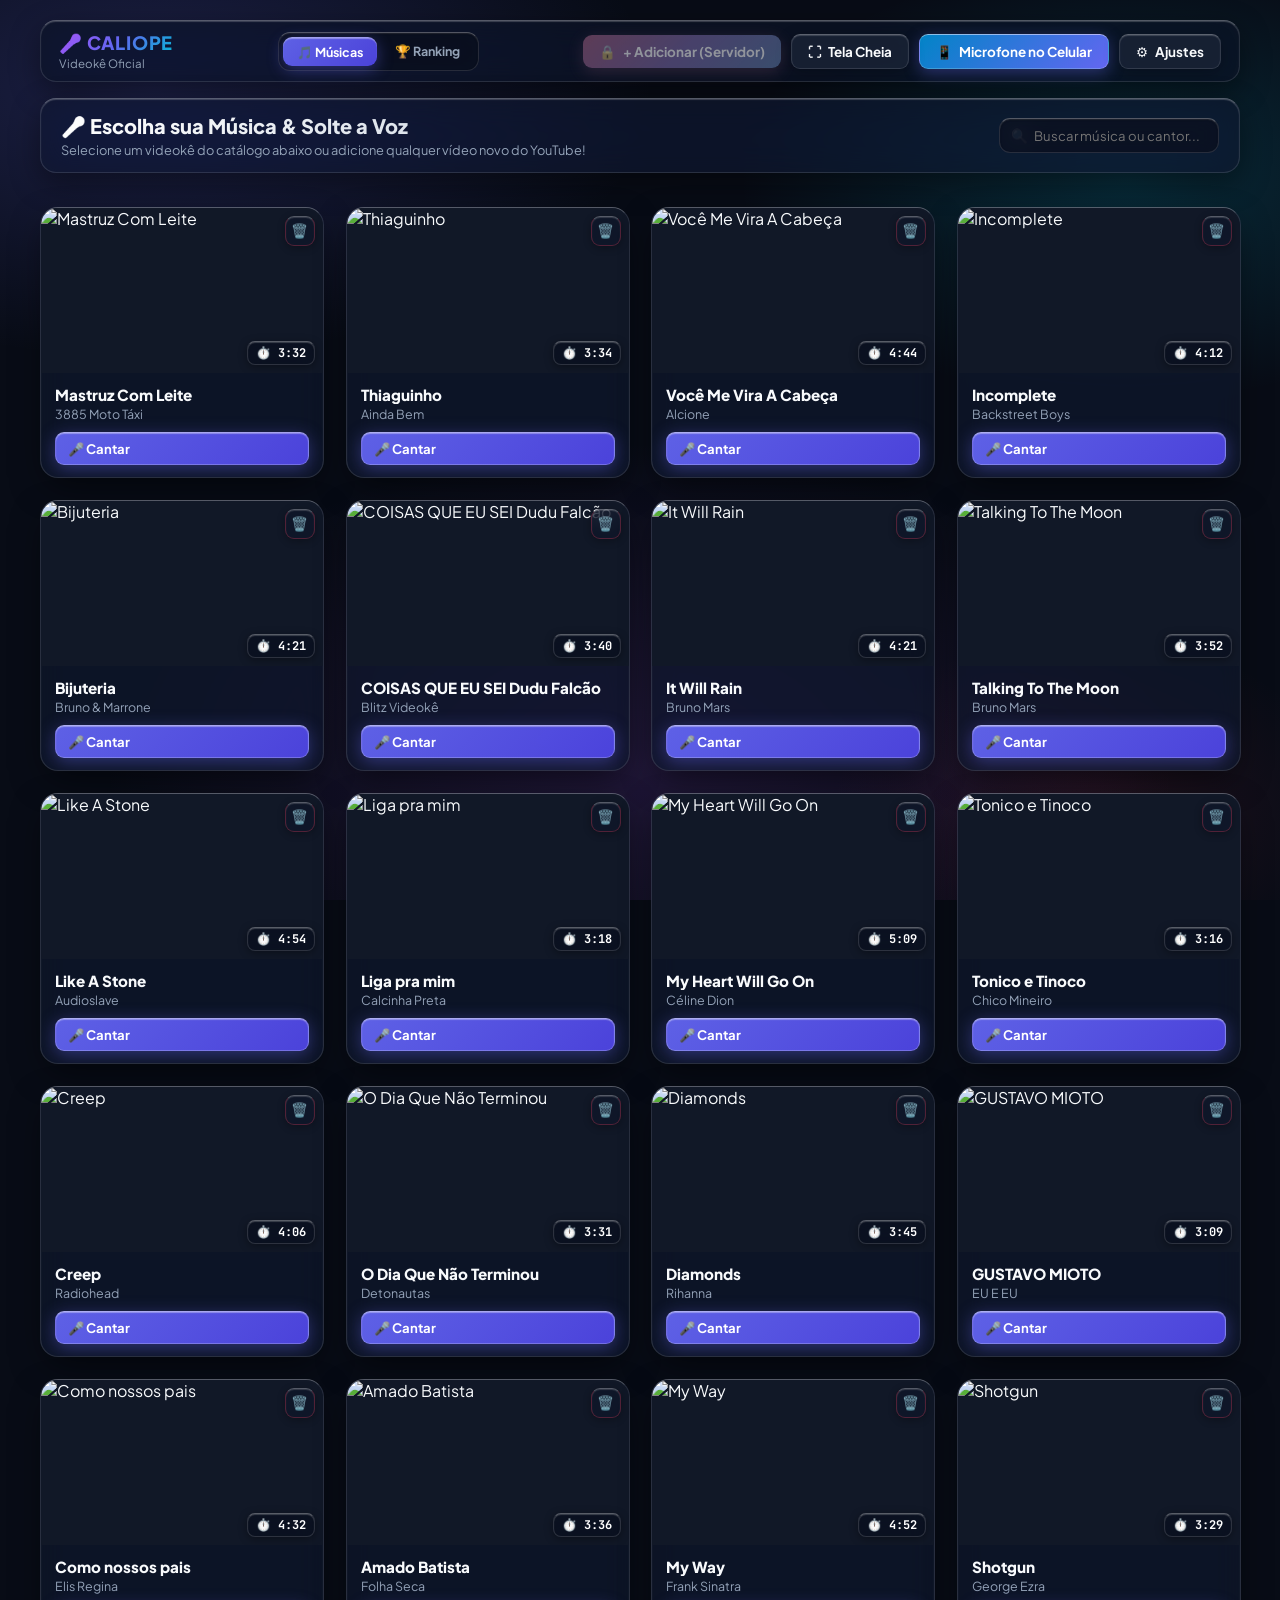
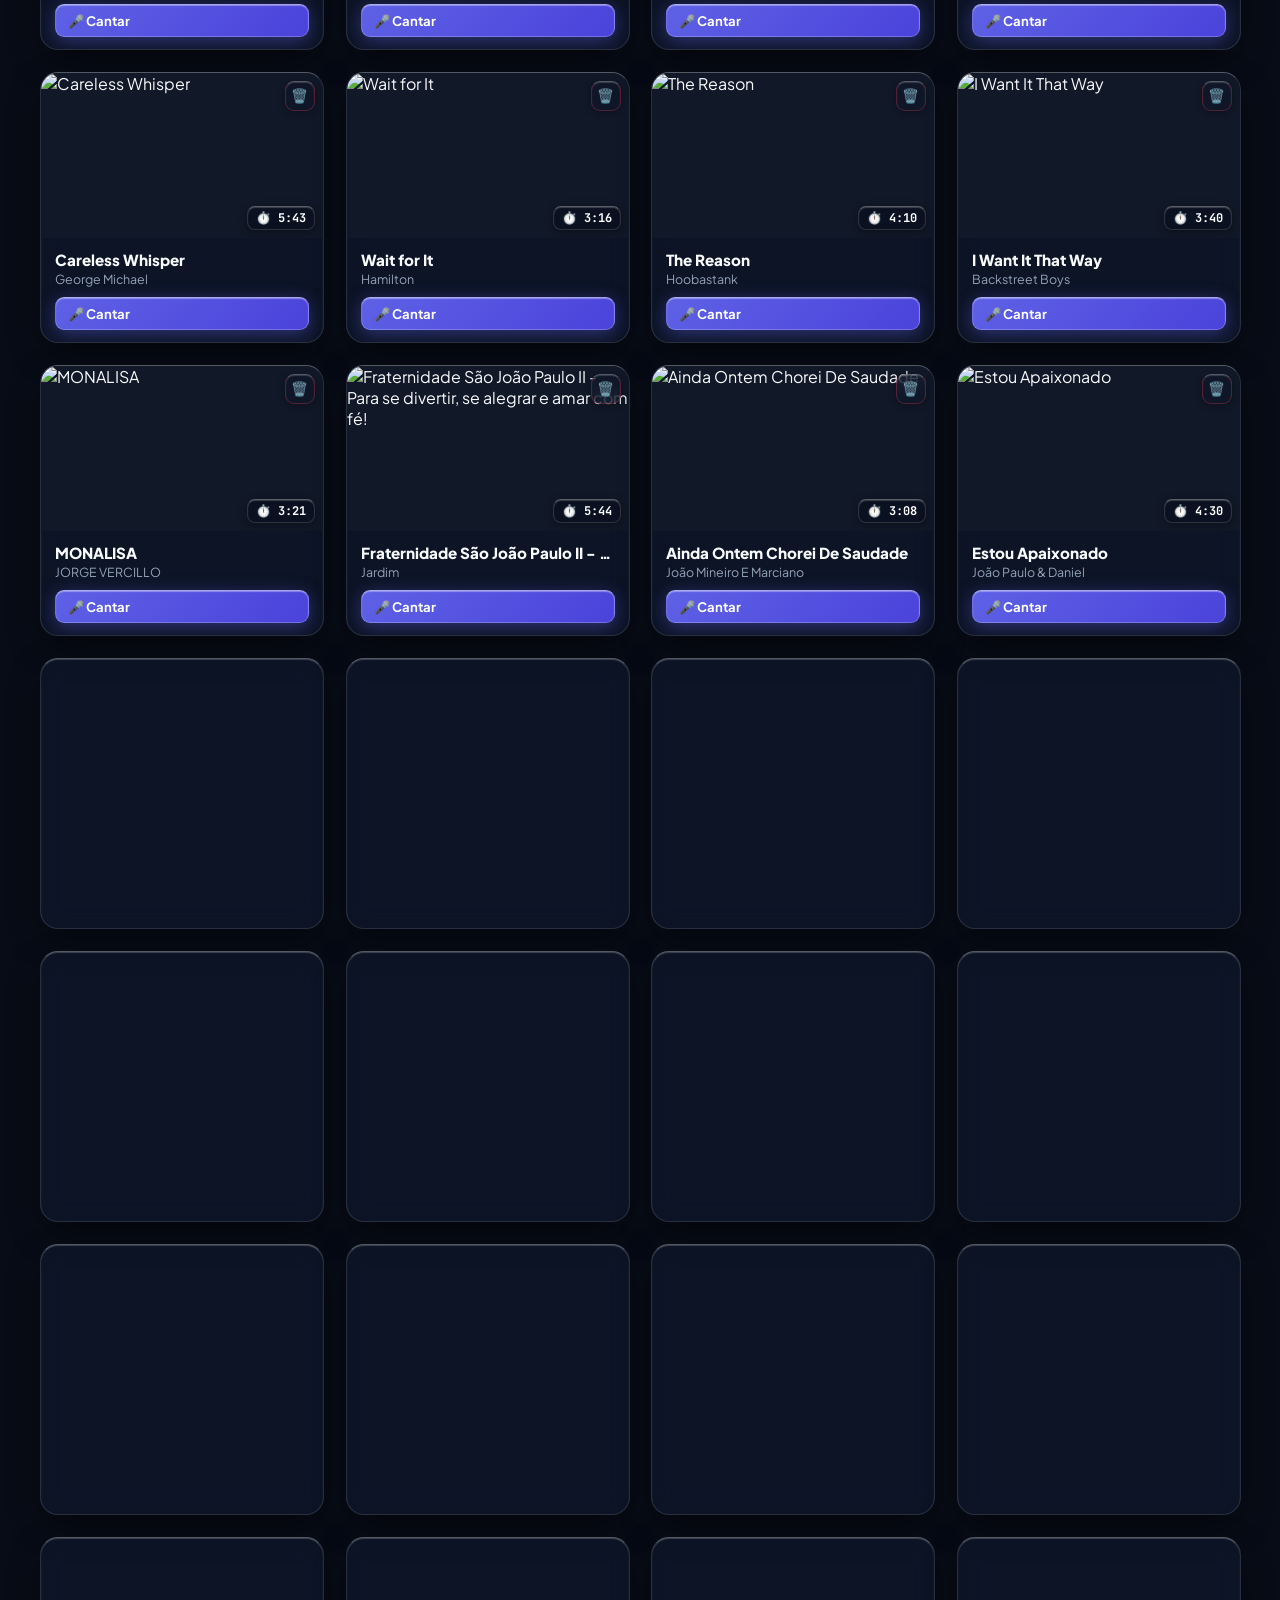
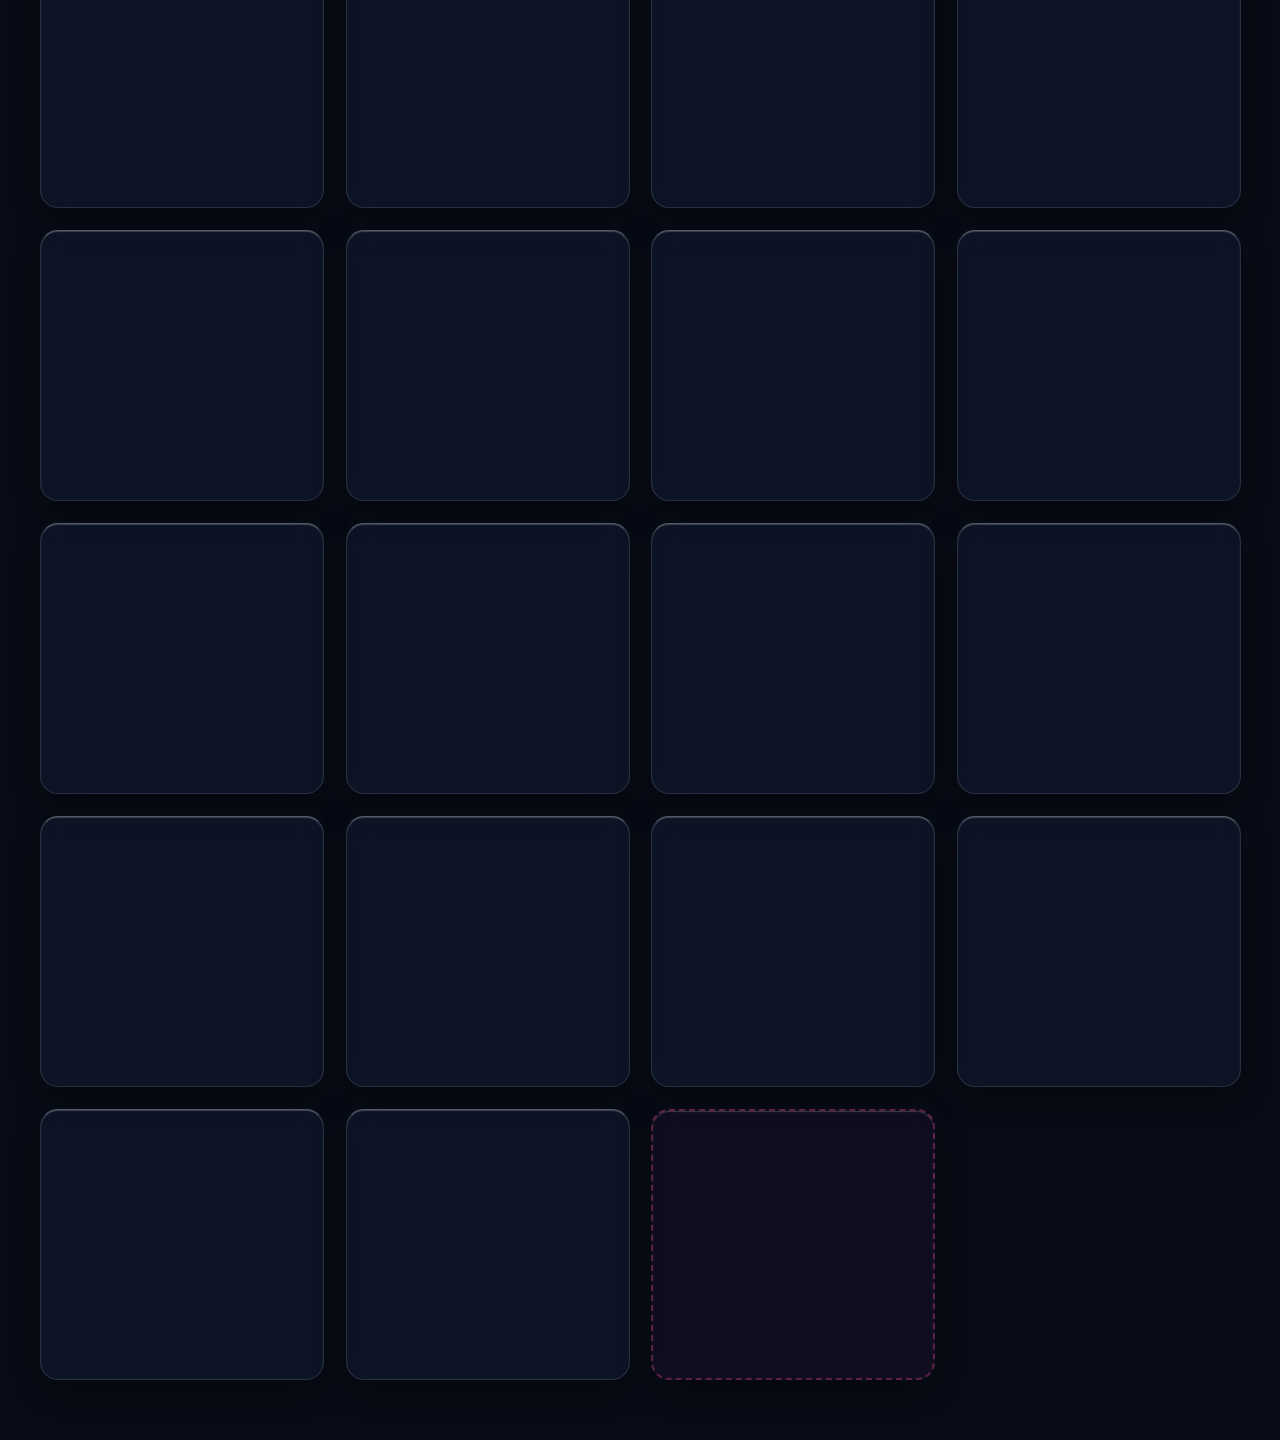
==== commit e7dd4fc9: "perf: elimina render duplo da lista, adiciona carregamento prioritário nas thumbnails visíveis e fra" ====
--- a/index.html
+++ b/index.html
@@ -7,7 +7,7 @@
   <meta name="apple-mobile-web-app-capable" content="yes">
   <meta name="apple-mobile-web-app-status-bar-style" content="black-translucent">
   <title>Caliope • O Jogo de Videokê Oficial</title>
-  <link rel="stylesheet" href="style.css?v=52">
+  <link rel="stylesheet" href="style.css?v=54">
   <link rel="preconnect" href="https://fonts.googleapis.com">
   <link rel="preconnect" href="https://fonts.gstatic.com" crossorigin>
   <link href="https://fonts.googleapis.com/css2?family=Plus+Jakarta+Sans:wght@400;600;700;800;900&family=JetBrains+Mono:wght@500;700;800;900&display=swap" rel="stylesheet">
@@ -199,7 +199,7 @@
       <!-- Palco Imersivo de 540px -->
       <section class="stage-section">
         <div class="canvas-wrapper">
-          <video id="stage-video" class="stage-video" playsinline preload="auto" crossorigin="anonymous"></video>
+          <video id="stage-video" class="stage-video" playsinline preload="none" crossorigin="anonymous"></video>
           <div class="stage-video-dimmer" id="stage-video-dimmer"></div>
           <canvas id="game-canvas" width="1160" height="540"></canvas>
           <div class="hit-floating-text" id="floating-hit">NO RITMO!</div>
@@ -582,11 +582,11 @@
   <script src="vendor/peerjs.min.js"></script>
   <script src="vendor/qrcode.min.js"></script>
 
-  <script src="pitch.js?v=52"></script>
-  <script src="calibrator.js?v=52"></script>
-  <script src="songs.js?v=52"></script>
-  <script src="sequencer.js?v=52"></script>
-  <script src="game_engine.js?v=52"></script>
-  <script src="app.js?v=52"></script>
+  <script src="pitch.js?v=54"></script>
+  <script src="calibrator.js?v=54"></script>
+  <script src="songs.js?v=54"></script>
+  <script src="sequencer.js?v=54"></script>
+  <script src="game_engine.js?v=54"></script>
+  <script src="app.js?v=54"></script>
 </body>
 </html>
--- a/style.css
+++ b/style.css
@@ -1878,9 +1878,9 @@
 }
 
 .song-card {
-  background: var(--liquid-glass-bg);
-  backdrop-filter: blur(var(--liquid-glass-blur)) saturate(170%);
-  -webkit-backdrop-filter: blur(var(--liquid-glass-blur)) saturate(170%);
+  background: rgba(15, 23, 42, 0.75);
+  backdrop-filter: blur(12px) saturate(160%);
+  -webkit-backdrop-filter: blur(12px) saturate(160%);
   border: 1px solid var(--liquid-glass-border);
   border-top: 1px solid var(--liquid-glass-border-specular);
   border-radius: 18px;
@@ -1889,6 +1889,8 @@
   flex-direction: column;
   transition: all 0.3s cubic-bezier(0.16, 1, 0.3, 1);
   box-shadow: var(--liquid-glass-shadow);
+  content-visibility: auto;
+  contain-intrinsic-size: 280px 280px;
 }
 
 .song-card:hover {
@@ -1902,8 +1904,10 @@
   position: relative;
   width: 100%;
   height: 165px;
+  min-height: 165px;
   background: #111827;
   overflow: hidden;
+  contain: paint;
 }
 
 .song-card-thumb img {
@@ -1911,6 +1915,7 @@
   height: 100%;
   object-fit: cover;
   transition: transform 0.35s ease;
+  background-color: #111827;
 }
 
 .song-card:hover .song-card-thumb img {
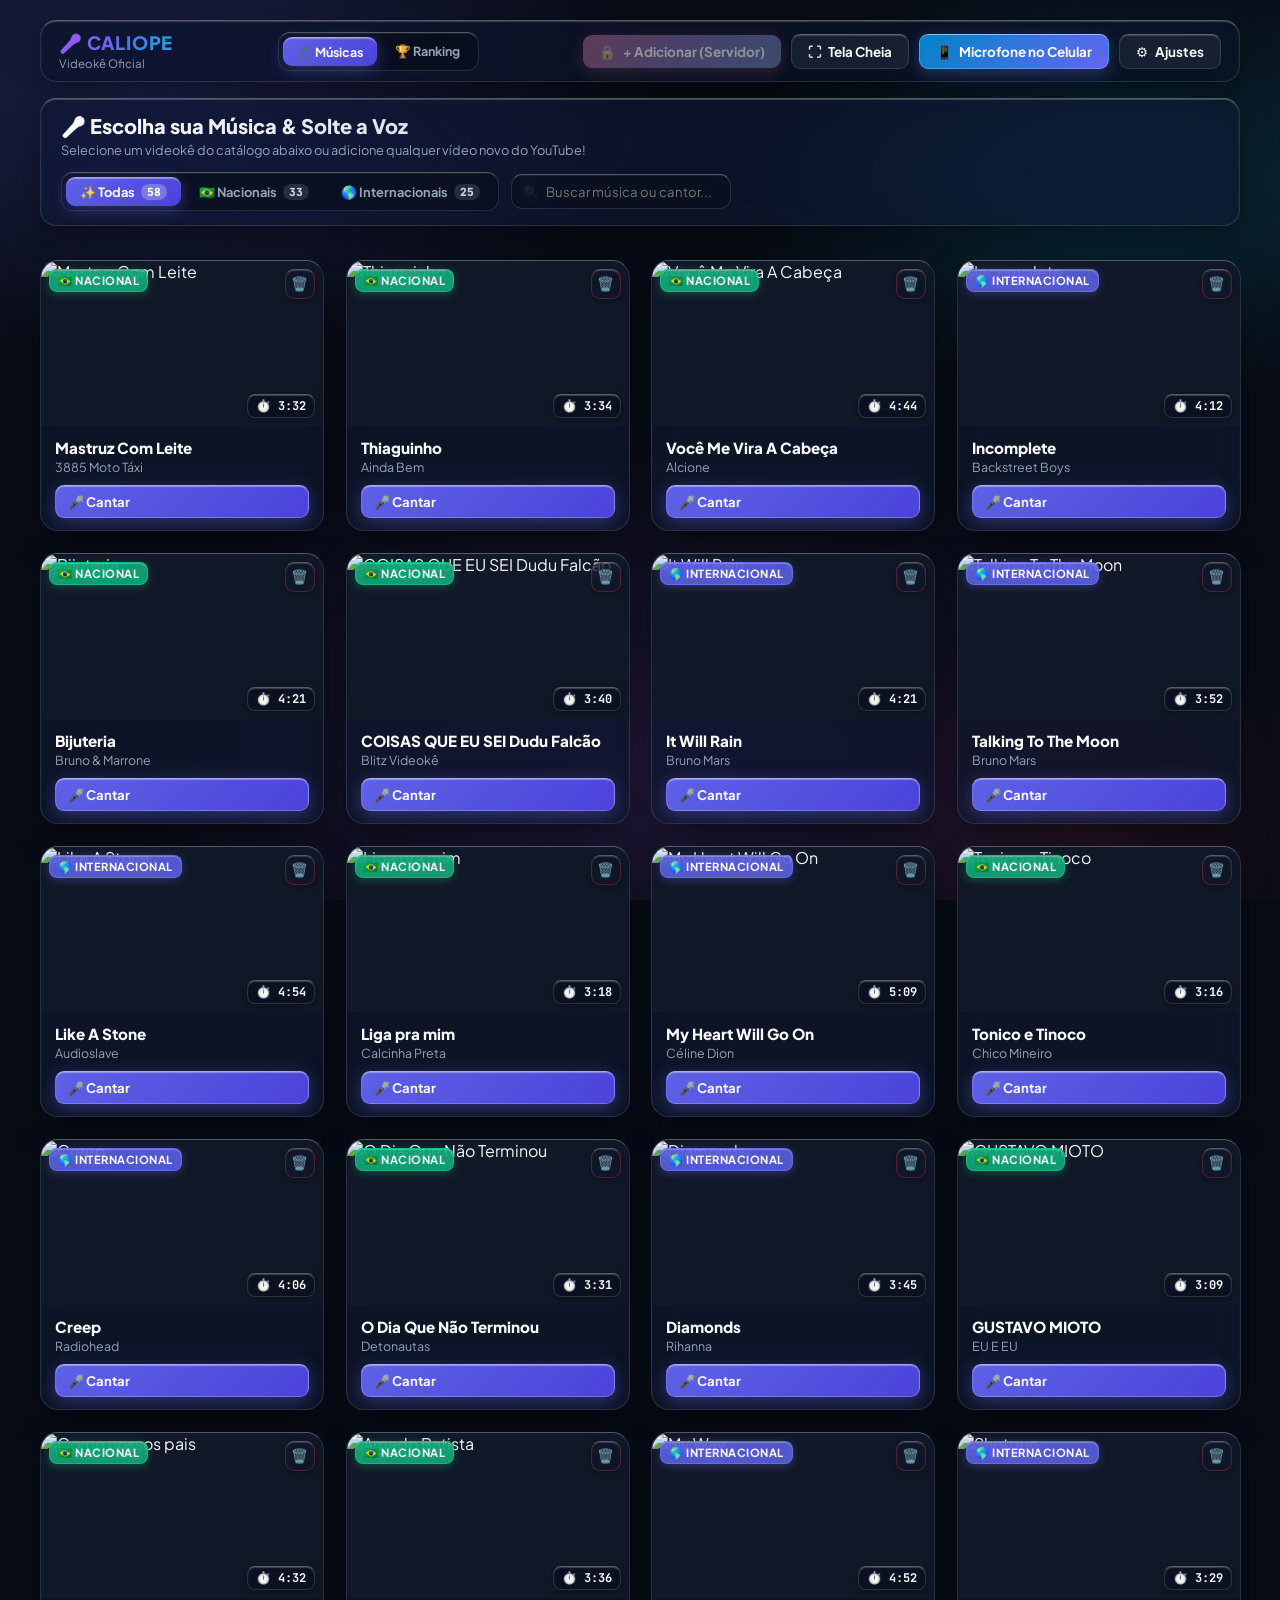
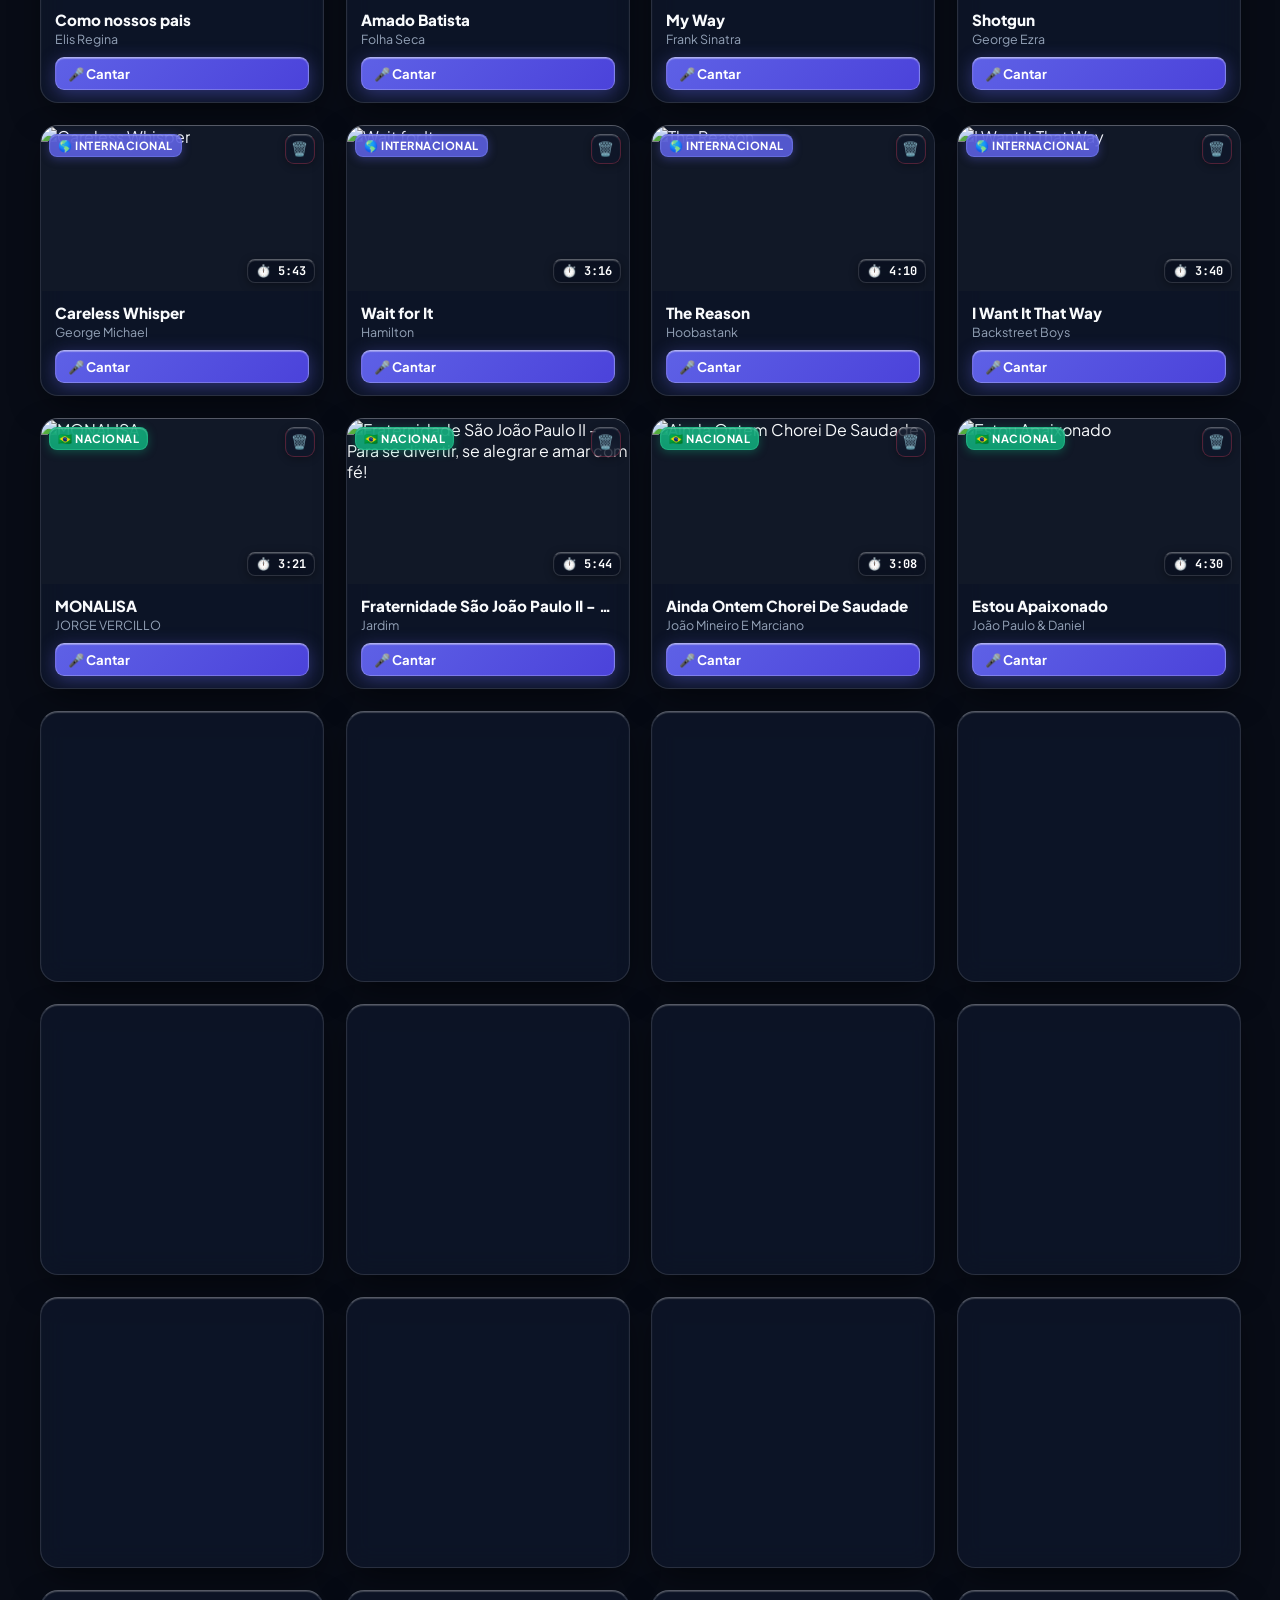
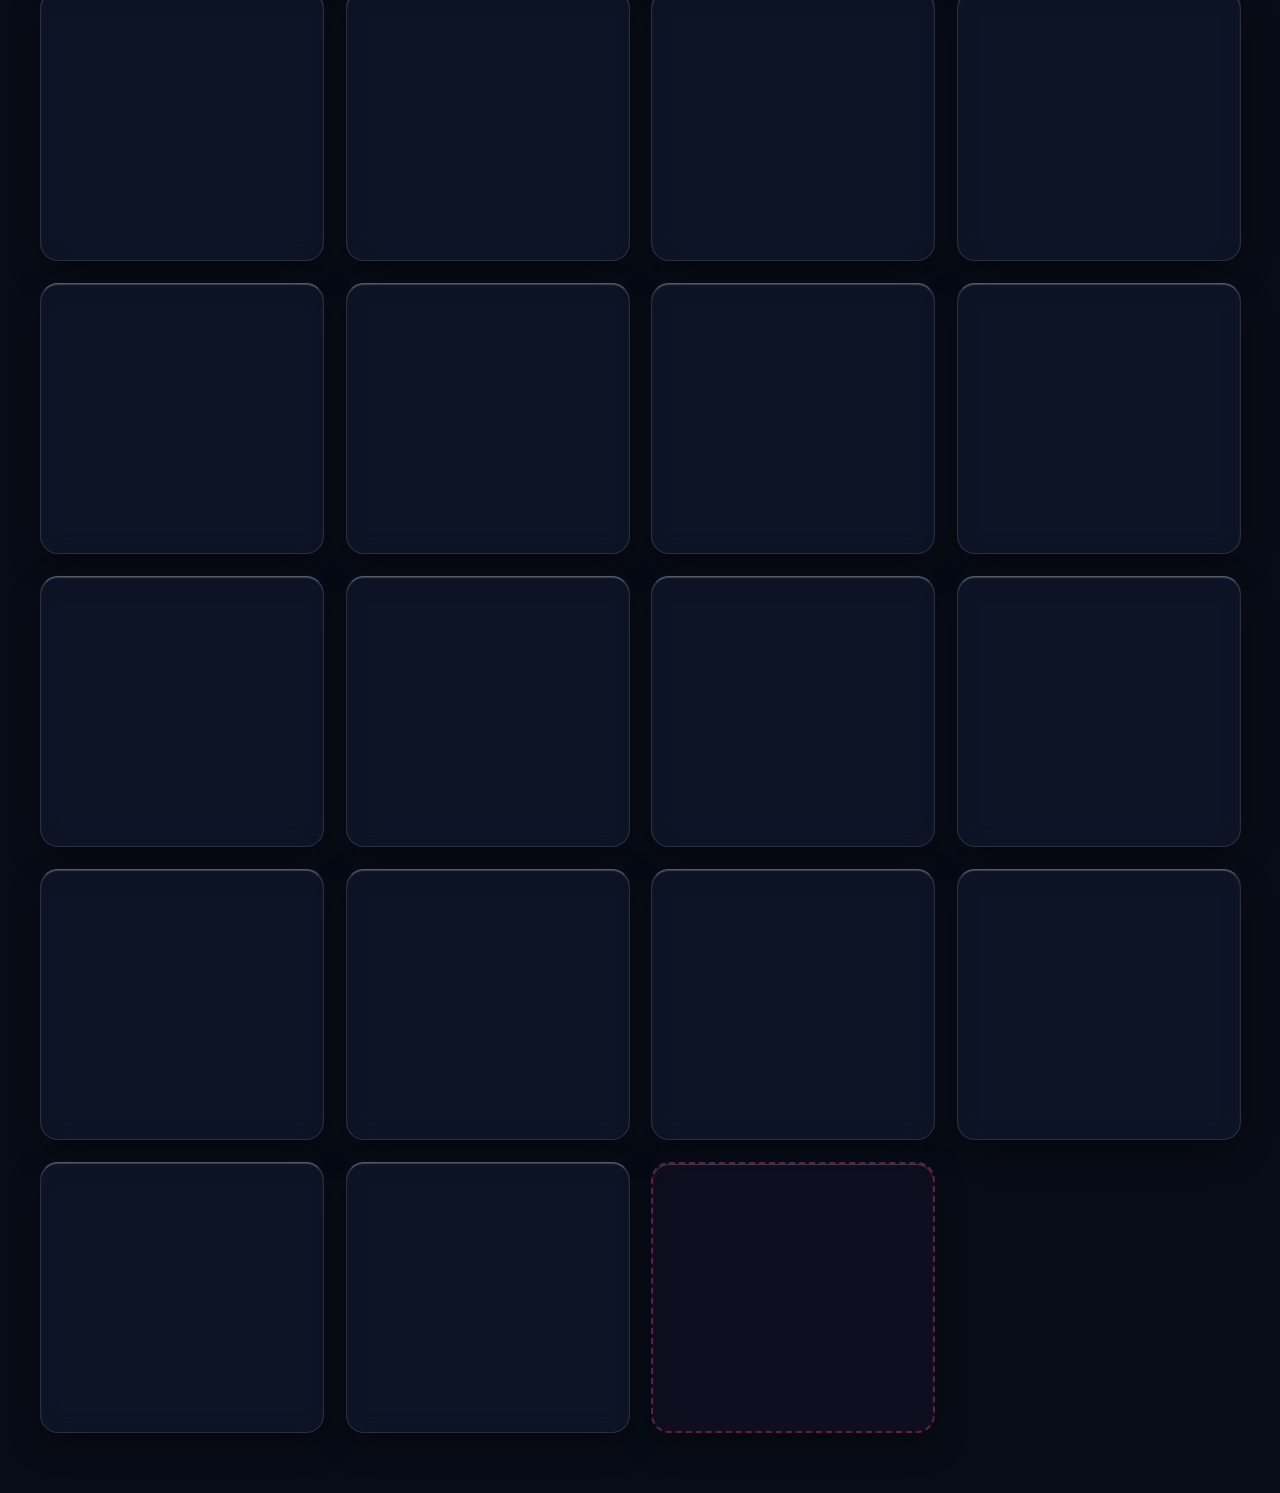
==== commit 70f5a656: "feat(lobby): adiciona abas e tags para filtrar musicas nacionais e internacionais" ====
--- a/index.html
+++ b/index.html
@@ -7,7 +7,7 @@
   <meta name="apple-mobile-web-app-capable" content="yes">
   <meta name="apple-mobile-web-app-status-bar-style" content="black-translucent">
   <title>Caliope • O Jogo de Videokê Oficial</title>
-  <link rel="stylesheet" href="style.css?v=54">
+  <link rel="stylesheet" href="style.css?v=55">
   <link rel="preconnect" href="https://fonts.googleapis.com">
   <link rel="preconnect" href="https://fonts.gstatic.com" crossorigin>
   <link href="https://fonts.googleapis.com/css2?family=Plus+Jakarta+Sans:wght@400;600;700;800;900&family=JetBrains+Mono:wght@500;700;800;900&display=swap" rel="stylesheet">
@@ -59,6 +59,17 @@
           <p>Selecione um videokê do catálogo abaixo ou adicione qualquer vídeo novo do YouTube!</p>
         </div>
         <div class="lobby-actions">
+          <div class="lobby-category-tabs" id="lobby-category-tabs" role="tablist">
+            <button class="lobby-cat-tab active" data-category="all" role="tab" aria-selected="true">
+              ✨ Todas <span class="cat-count" id="count-all">58</span>
+            </button>
+            <button class="lobby-cat-tab" data-category="nacional" role="tab" aria-selected="false">
+              🇧🇷 Nacionais <span class="cat-count" id="count-nacional">33</span>
+            </button>
+            <button class="lobby-cat-tab" data-category="internacional" role="tab" aria-selected="false">
+              🌎 Internacionais <span class="cat-count" id="count-internacional">25</span>
+            </button>
+          </div>
           <div class="lobby-search-wrap">
             <span class="search-icon">🔍</span>
             <input type="text" id="lobby-search" placeholder="Buscar música ou cantor...">
@@ -582,11 +593,11 @@
   <script src="vendor/peerjs.min.js"></script>
   <script src="vendor/qrcode.min.js"></script>
 
-  <script src="pitch.js?v=54"></script>
-  <script src="calibrator.js?v=54"></script>
-  <script src="songs.js?v=54"></script>
-  <script src="sequencer.js?v=54"></script>
-  <script src="game_engine.js?v=54"></script>
-  <script src="app.js?v=54"></script>
+  <script src="pitch.js?v=55"></script>
+  <script src="calibrator.js?v=55"></script>
+  <script src="songs.js?v=55"></script>
+  <script src="sequencer.js?v=55"></script>
+  <script src="game_engine.js?v=55"></script>
+  <script src="app.js?v=55"></script>
 </body>
 </html>
--- a/style.css
+++ b/style.css
@@ -1828,7 +1828,78 @@
 .lobby-actions {
   display: flex;
   align-items: center;
-  gap: 10px;
+  gap: 12px;
+  flex-wrap: wrap;
+}
+
+/* Abas de Categoria (Todas, Nacionais, Internacionais) */
+.lobby-category-tabs {
+  display: inline-flex;
+  background: rgba(10, 15, 29, 0.65);
+  backdrop-filter: blur(12px);
+  -webkit-backdrop-filter: blur(12px);
+  padding: 4px;
+  border-radius: 12px;
+  border: 1px solid var(--liquid-glass-border);
+  border-top: 1px solid var(--liquid-glass-border-specular);
+  box-shadow: inset 0 1px 2px rgba(0, 0, 0, 0.3), inset 0 1px 1px rgba(255, 255, 255, 0.12);
+  gap: 4px;
+}
+
+.lobby-cat-tab {
+  background: transparent;
+  color: var(--text-muted);
+  border: none;
+  padding: 6px 14px;
+  border-radius: 9px;
+  font-family: var(--font-main);
+  font-size: 0.8rem;
+  font-weight: 700;
+  cursor: pointer;
+  transition: all 0.22s cubic-bezier(0.16, 1, 0.3, 1);
+  display: inline-flex;
+  align-items: center;
+  gap: 6px;
+  white-space: nowrap;
+}
+
+.lobby-cat-tab:hover {
+  color: var(--text-main);
+  background: rgba(255, 255, 255, 0.06);
+}
+
+.lobby-cat-tab.active {
+  background: linear-gradient(135deg, rgba(99, 102, 241, 0.95), rgba(79, 70, 229, 0.95));
+  color: white;
+  border-top: 1px solid rgba(255, 255, 255, 0.45);
+  box-shadow: 0 4px 16px var(--primary-glow), inset 0 1px 1px rgba(255, 255, 255, 0.35);
+}
+
+.cat-count {
+  font-size: 0.7rem;
+  font-family: var(--font-mono);
+  font-weight: 800;
+  padding: 1px 6px;
+  border-radius: 10px;
+  background: rgba(255, 255, 255, 0.12);
+  color: #cbd5e1;
+}
+
+.lobby-cat-tab.active .cat-count {
+  background: rgba(255, 255, 255, 0.25);
+  color: #ffffff;
+}
+
+.song-card-tag.tag-nacional {
+  background: rgba(16, 185, 129, 0.82);
+  border-color: rgba(52, 211, 153, 0.4);
+  box-shadow: 0 2px 10px rgba(16, 185, 129, 0.35), inset 0 1px 1px rgba(255, 255, 255, 0.25);
+}
+
+.song-card-tag.tag-internacional {
+  background: rgba(99, 102, 241, 0.82);
+  border-color: rgba(129, 140, 248, 0.4);
+  box-shadow: 0 2px 10px rgba(99, 102, 241, 0.35), inset 0 1px 1px rgba(255, 255, 255, 0.25);
 }
 
 .lobby-search-wrap {
@@ -3215,7 +3286,7 @@
     flex-direction: column;
     align-items: stretch;
     padding: 12px;
-    gap: 10px;
+    gap: 12px;
     margin-bottom: 12px;
   }
 
@@ -3225,6 +3296,27 @@
 
   .lobby-welcome p {
     font-size: 0.72rem;
+  }
+
+  .lobby-actions {
+    flex-direction: column;
+    align-items: stretch;
+    width: 100%;
+    gap: 8px;
+  }
+
+  .lobby-category-tabs {
+    width: 100%;
+    display: flex;
+    padding: 3px;
+  }
+
+  .lobby-cat-tab {
+    flex: 1;
+    justify-content: center;
+    padding: 7px 6px;
+    font-size: 0.74rem;
+    gap: 4px;
   }
 
   .lobby-search-wrap {
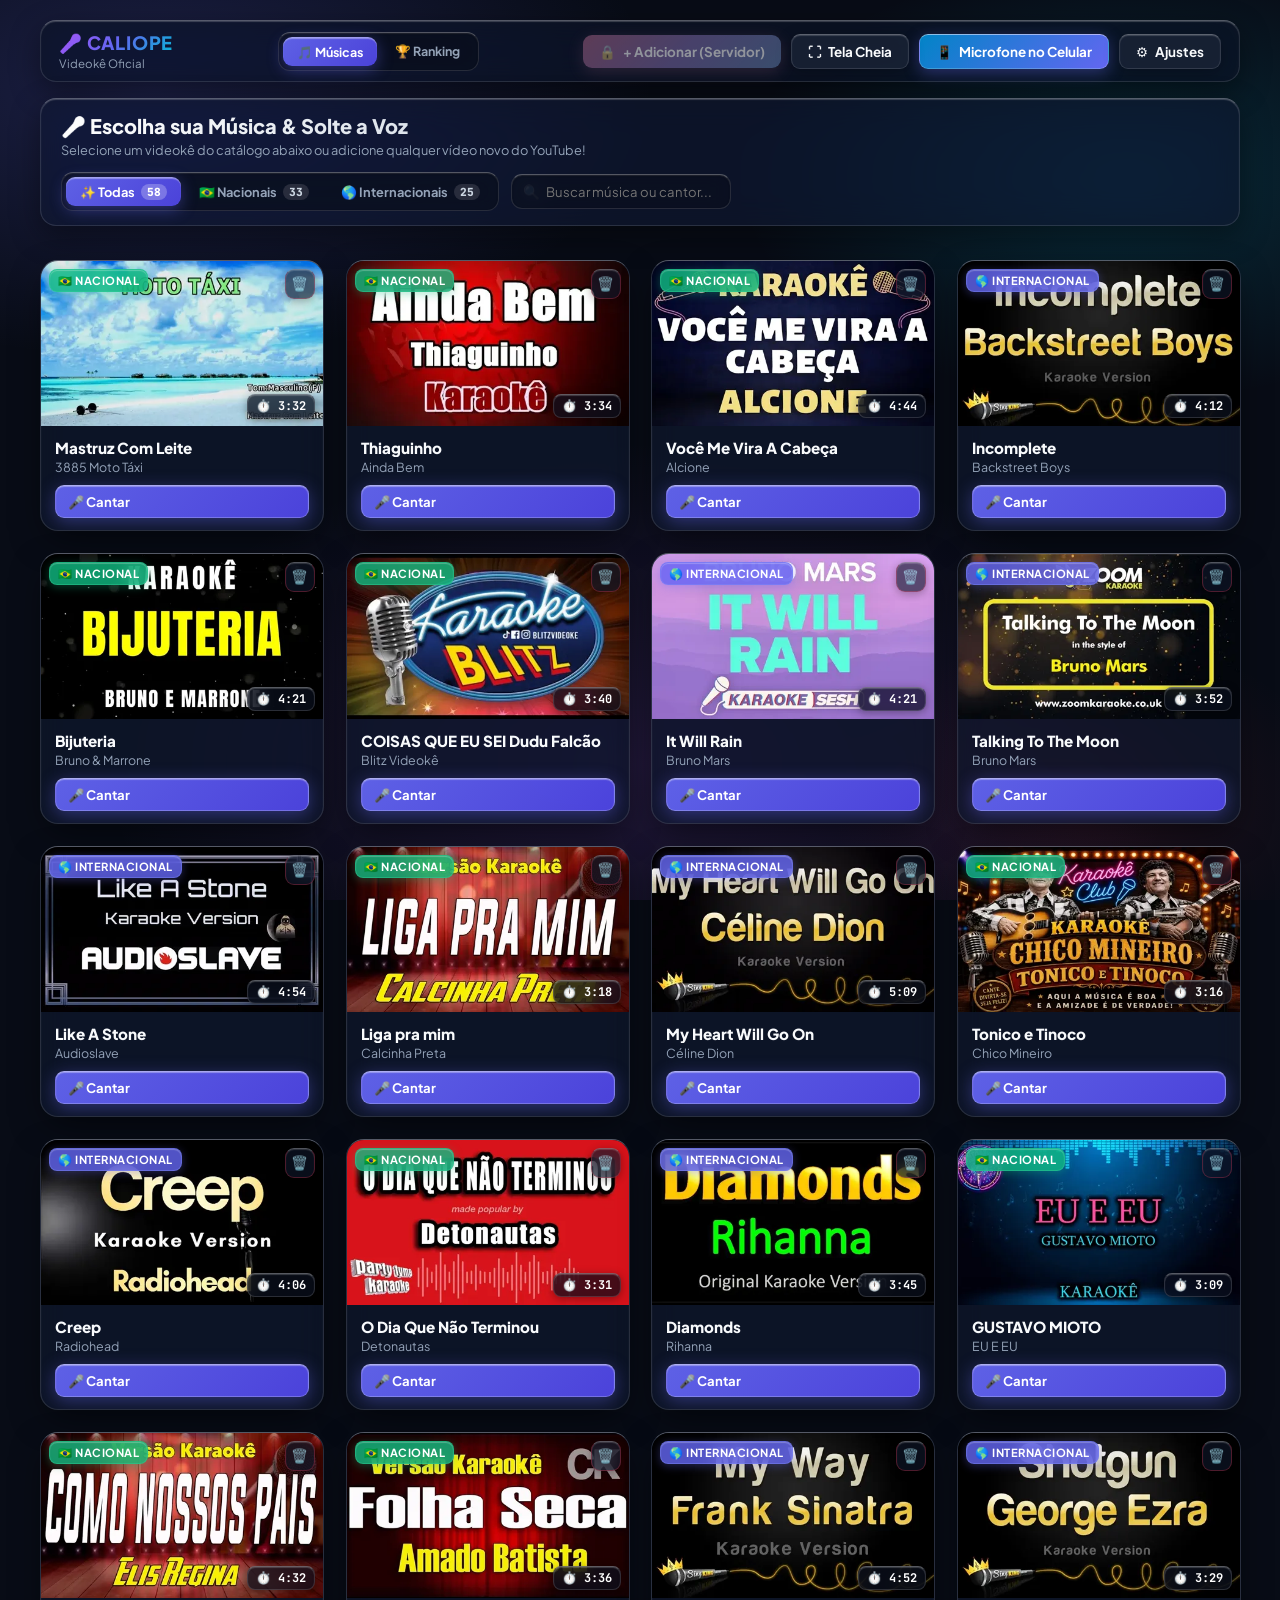
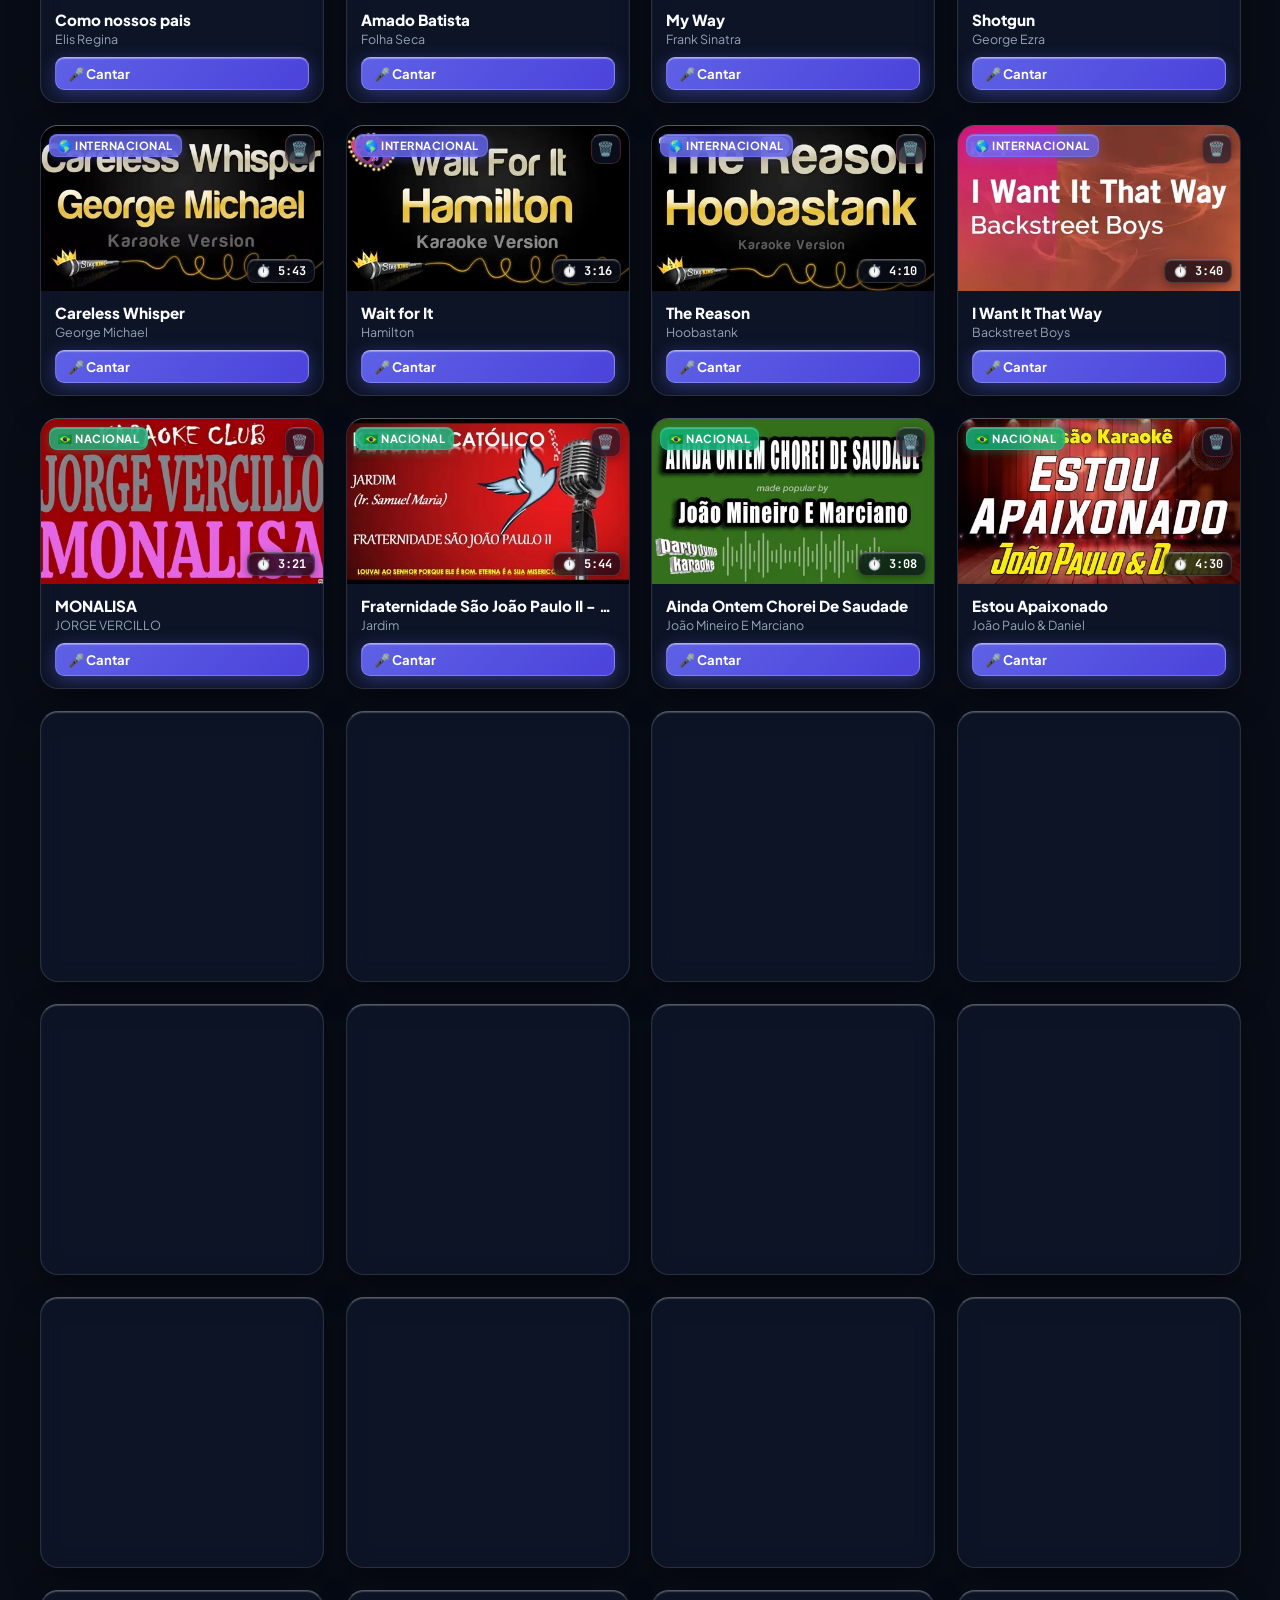
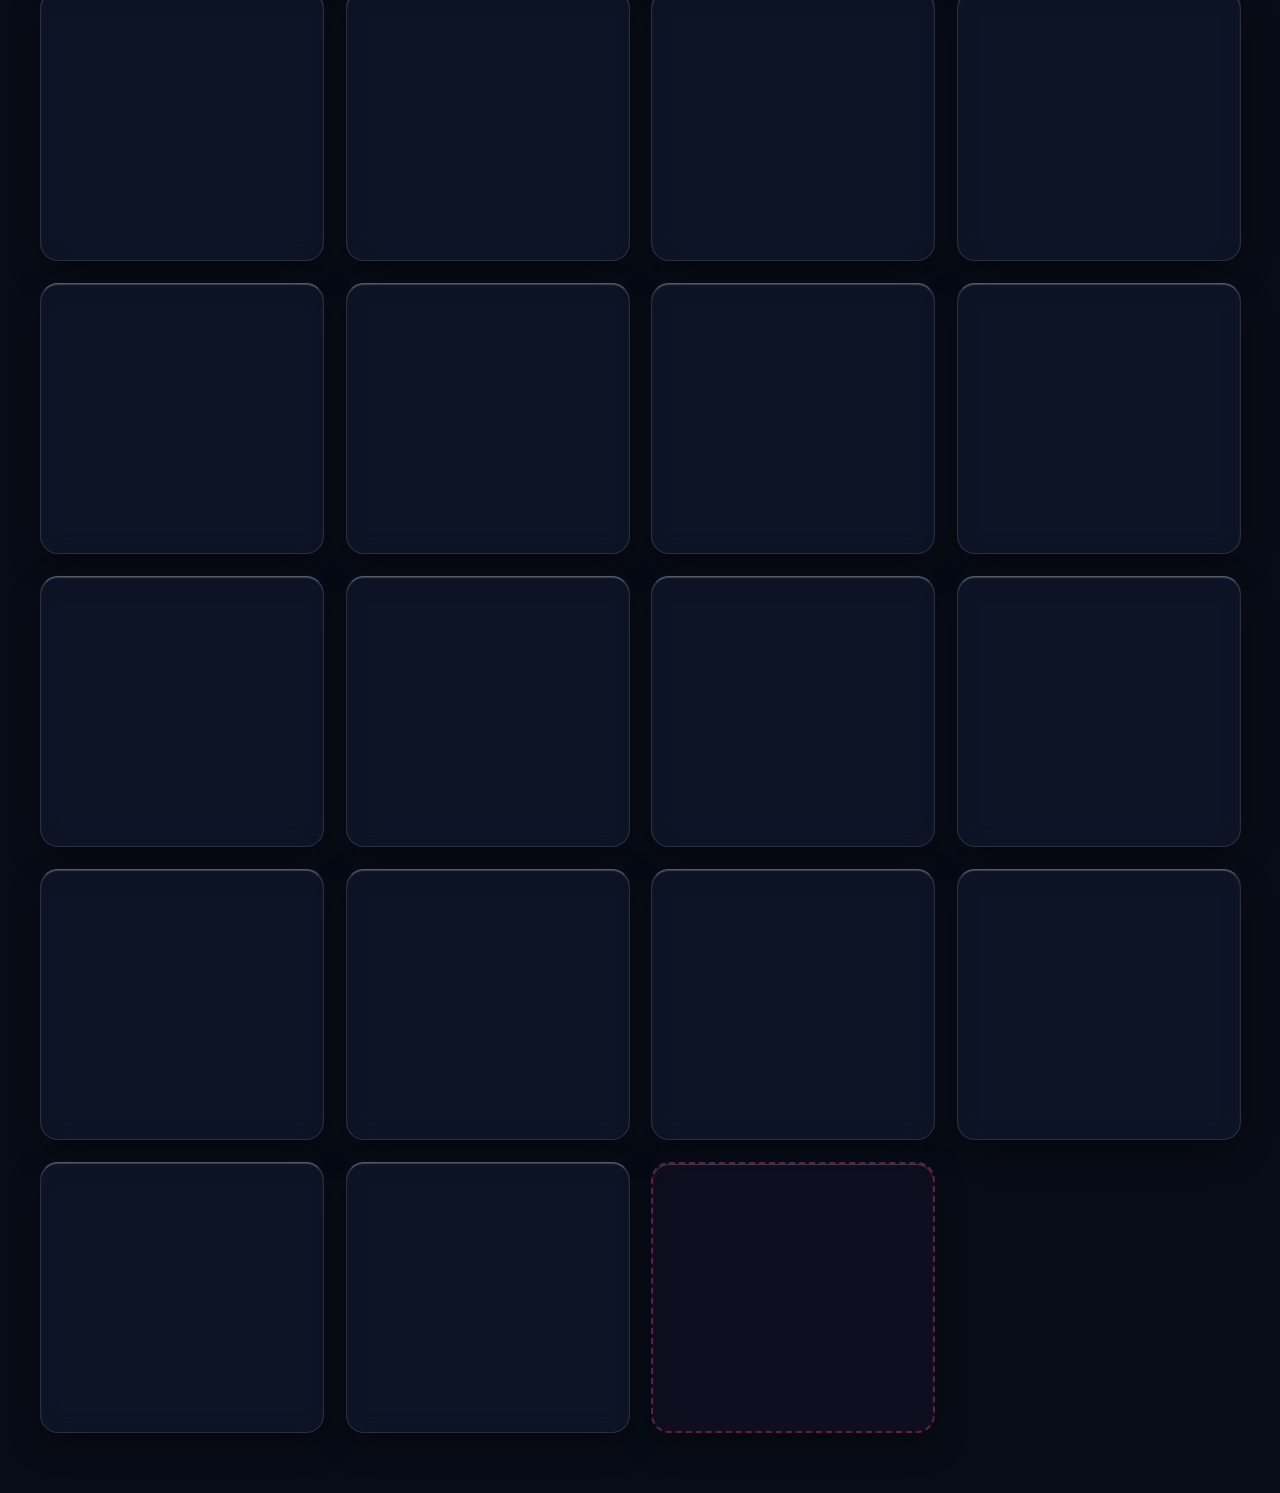
==== commit a5d5bb5b: "perf: baixa e otimiza todas as thumbnails localmente em WebP e corrige responsividade das abas no mo" ====
--- a/index.html
+++ b/index.html
@@ -3,11 +3,14 @@
 <head>
   <meta charset="UTF-8">
   <meta name="viewport" content="width=device-width, initial-scale=1.0, maximum-scale=1.0, user-scalable=no, viewport-fit=cover">
+  <meta http-equiv="Cache-Control" content="no-cache, no-store, must-revalidate">
+  <meta http-equiv="Pragma" content="no-cache">
+  <meta http-equiv="Expires" content="0">
   <meta name="theme-color" content="#080c16">
   <meta name="apple-mobile-web-app-capable" content="yes">
   <meta name="apple-mobile-web-app-status-bar-style" content="black-translucent">
   <title>Caliope • O Jogo de Videokê Oficial</title>
-  <link rel="stylesheet" href="style.css?v=55">
+  <link rel="stylesheet" href="style.css?v=57">
   <link rel="preconnect" href="https://fonts.googleapis.com">
   <link rel="preconnect" href="https://fonts.gstatic.com" crossorigin>
   <link href="https://fonts.googleapis.com/css2?family=Plus+Jakarta+Sans:wght@400;600;700;800;900&family=JetBrains+Mono:wght@500;700;800;900&display=swap" rel="stylesheet">
@@ -61,13 +64,13 @@
         <div class="lobby-actions">
           <div class="lobby-category-tabs" id="lobby-category-tabs" role="tablist">
             <button class="lobby-cat-tab active" data-category="all" role="tab" aria-selected="true">
-              ✨ Todas <span class="cat-count" id="count-all">58</span>
+              <span>✨ Todas</span> <span class="cat-count" id="count-all">58</span>
             </button>
             <button class="lobby-cat-tab" data-category="nacional" role="tab" aria-selected="false">
-              🇧🇷 Nacionais <span class="cat-count" id="count-nacional">33</span>
+              <span>🇧🇷 Nacionais</span> <span class="cat-count" id="count-nacional">33</span>
             </button>
             <button class="lobby-cat-tab" data-category="internacional" role="tab" aria-selected="false">
-              🌎 Internacionais <span class="cat-count" id="count-internacional">25</span>
+              <span>🌎 <span class="label-full">Internacionais</span><span class="label-short">Inter.</span></span> <span class="cat-count" id="count-internacional">25</span>
             </button>
           </div>
           <div class="lobby-search-wrap">
@@ -593,11 +596,11 @@
   <script src="vendor/peerjs.min.js"></script>
   <script src="vendor/qrcode.min.js"></script>
 
-  <script src="pitch.js?v=55"></script>
-  <script src="calibrator.js?v=55"></script>
-  <script src="songs.js?v=55"></script>
-  <script src="sequencer.js?v=55"></script>
-  <script src="game_engine.js?v=55"></script>
-  <script src="app.js?v=55"></script>
+  <script src="pitch.js?v=57"></script>
+  <script src="calibrator.js?v=57"></script>
+  <script src="songs.js?v=57"></script>
+  <script src="sequencer.js?v=57"></script>
+  <script src="game_engine.js?v=57"></script>
+  <script src="app.js?v=57"></script>
 </body>
 </html>
--- a/style.css
+++ b/style.css
@@ -1844,6 +1844,12 @@
   border-top: 1px solid var(--liquid-glass-border-specular);
   box-shadow: inset 0 1px 2px rgba(0, 0, 0, 0.3), inset 0 1px 1px rgba(255, 255, 255, 0.12);
   gap: 4px;
+  max-width: 100%;
+  box-sizing: border-box;
+}
+
+.label-short {
+  display: none;
 }
 
 .lobby-cat-tab {
@@ -3309,14 +3315,41 @@
     width: 100%;
     display: flex;
     padding: 3px;
+    gap: 3px;
+    box-sizing: border-box;
+    overflow: hidden;
   }
 
   .lobby-cat-tab {
-    flex: 1;
+    flex: 1 1 0;
+    min-width: 0;
     justify-content: center;
-    padding: 7px 6px;
-    font-size: 0.74rem;
-    gap: 4px;
+    padding: 6px 3px;
+    font-size: 0.72rem;
+    gap: 3px;
+    letter-spacing: -0.2px;
+    white-space: nowrap;
+  }
+
+  .cat-count {
+    font-size: 0.65rem;
+    padding: 1px 4px;
+    border-radius: 8px;
+    flex-shrink: 0;
+  }
+
+  @media (max-width: 420px) {
+    .label-full {
+      display: none;
+    }
+    .label-short {
+      display: inline;
+    }
+    .lobby-cat-tab {
+      padding: 6px 2px;
+      font-size: 0.68rem;
+      gap: 2px;
+    }
   }
 
   .lobby-search-wrap {
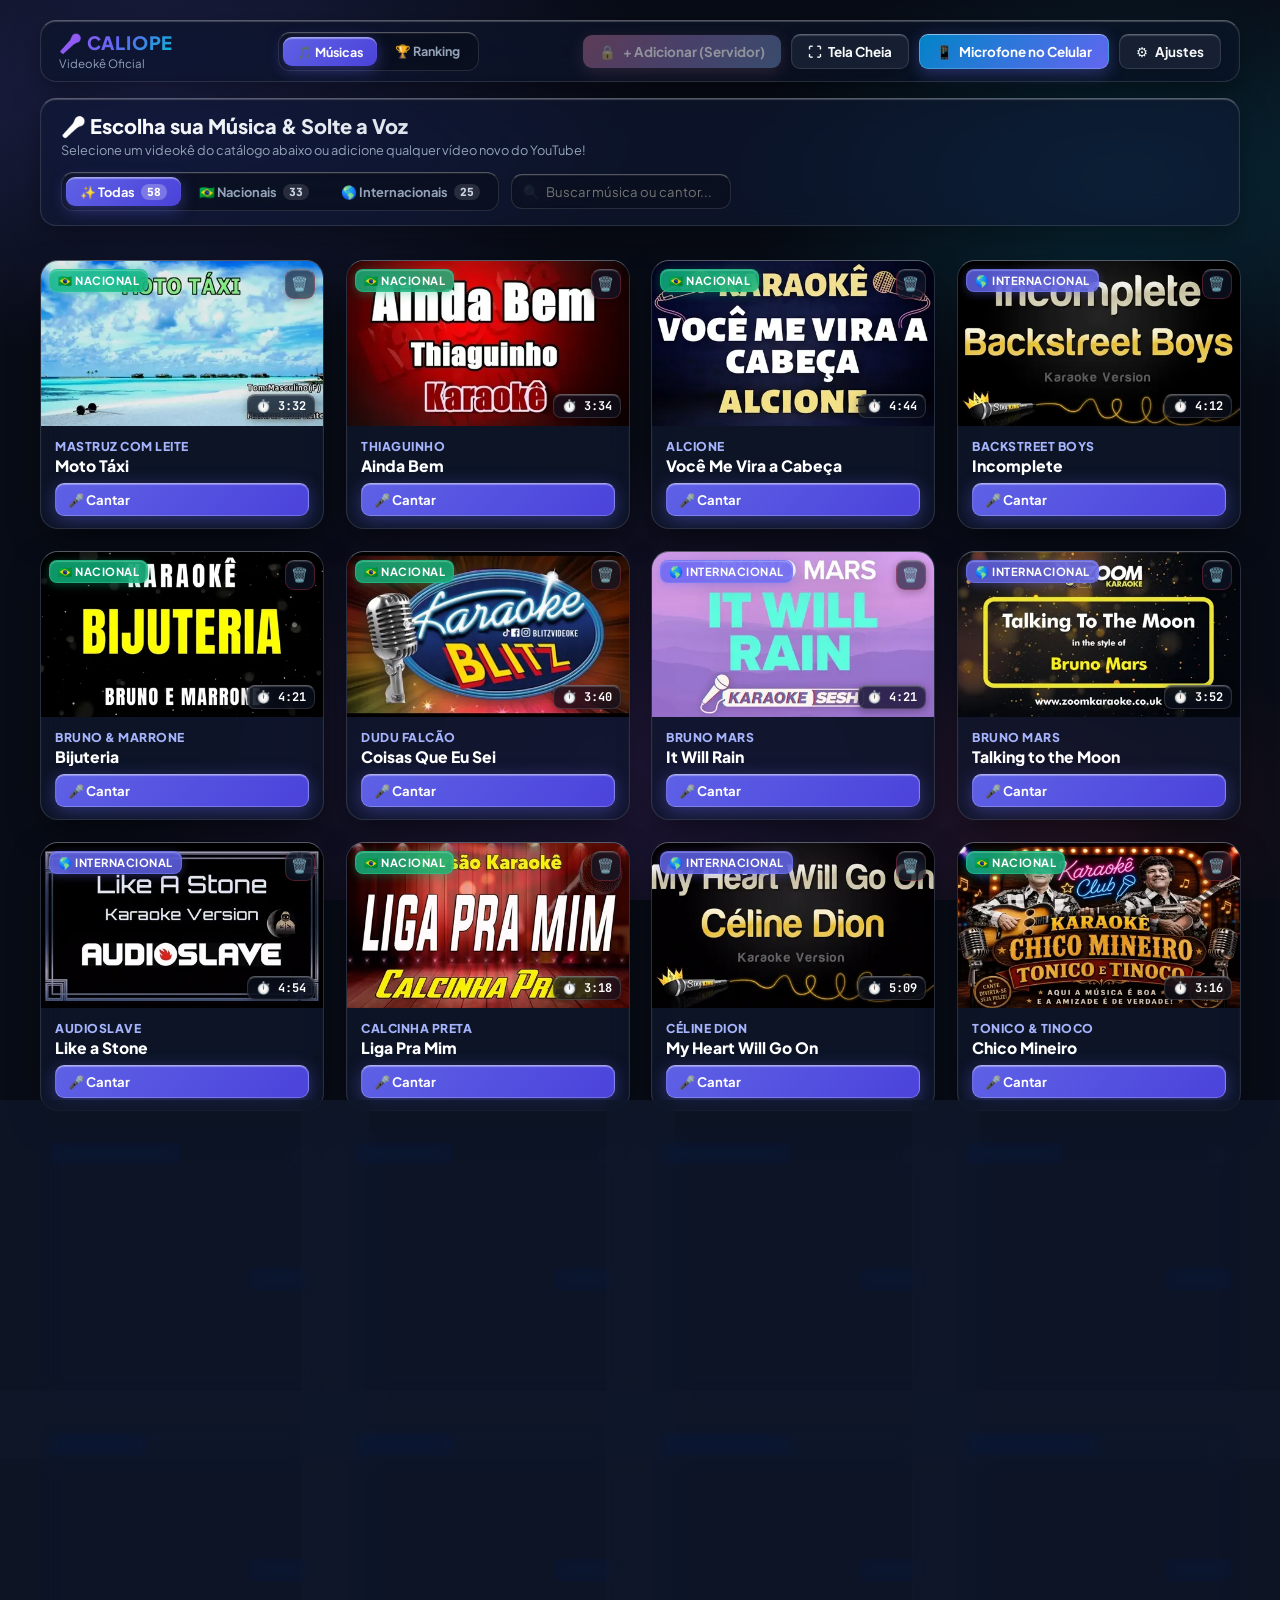
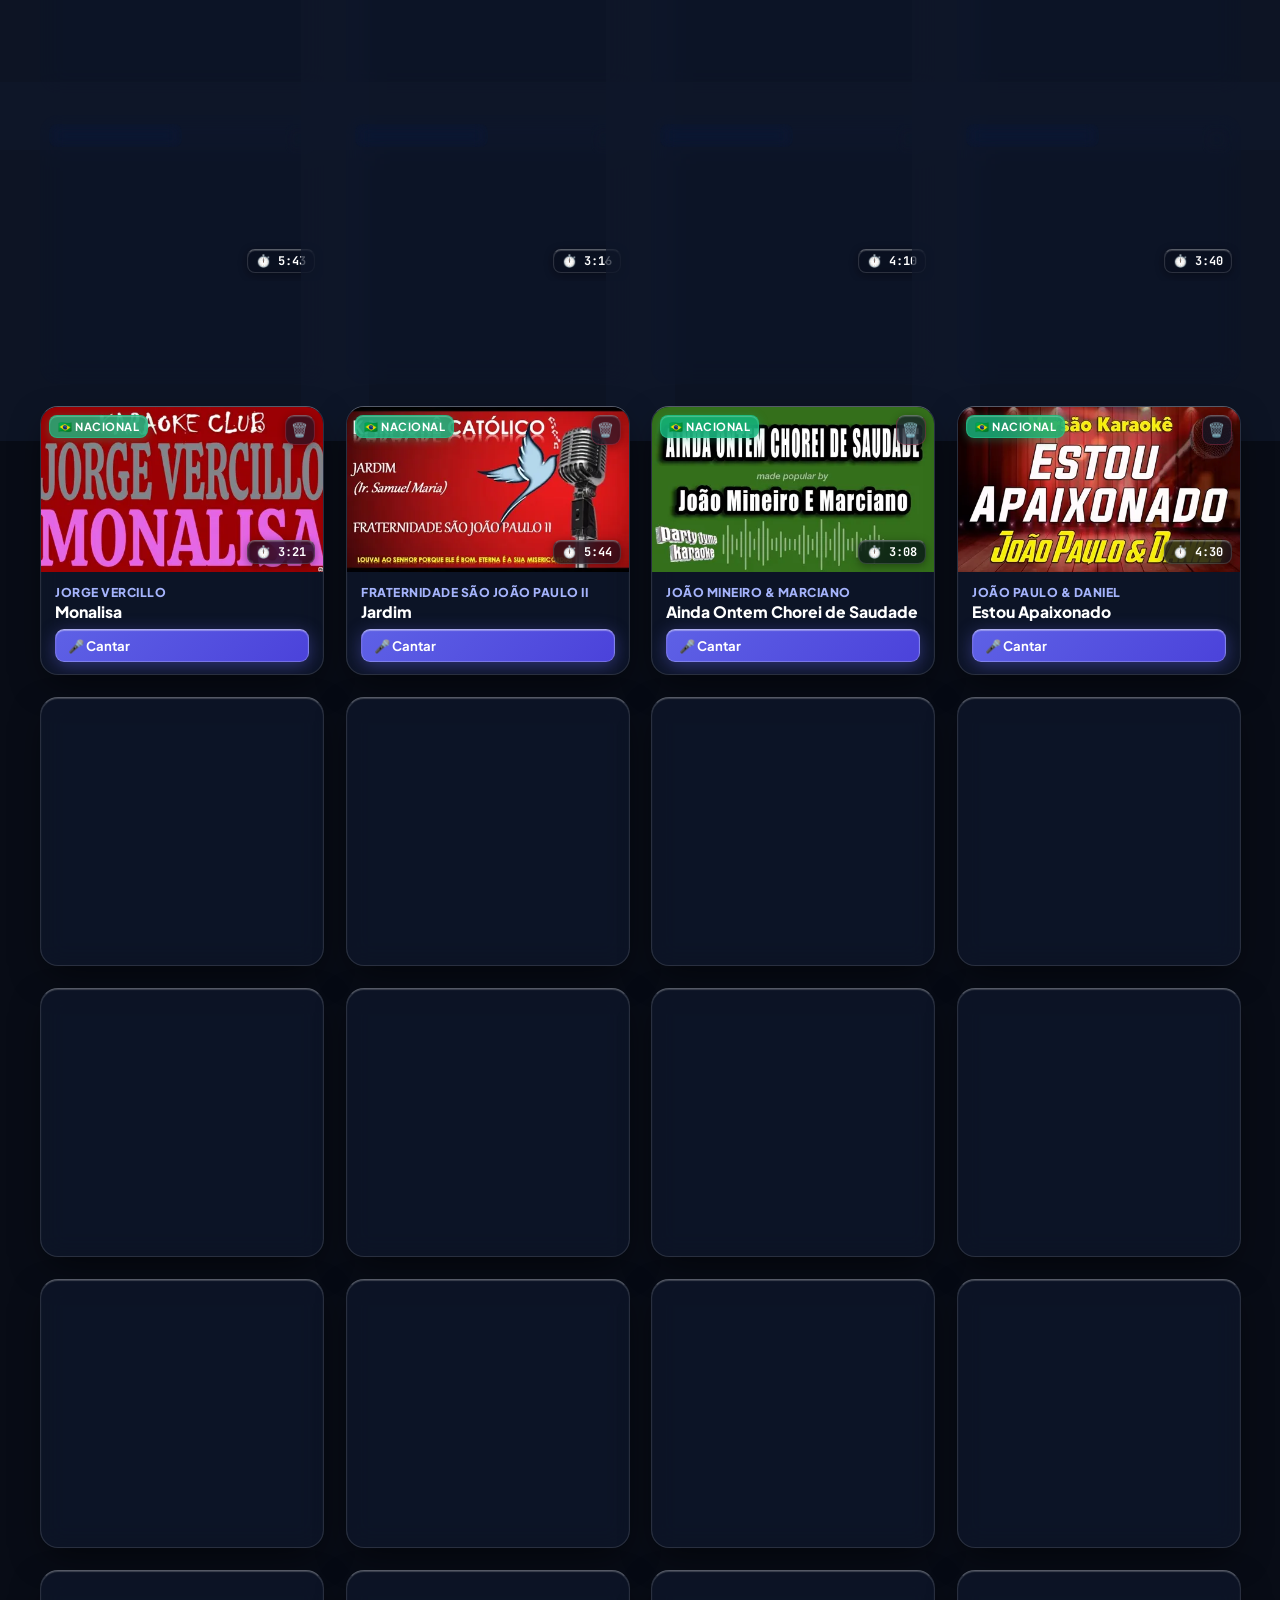
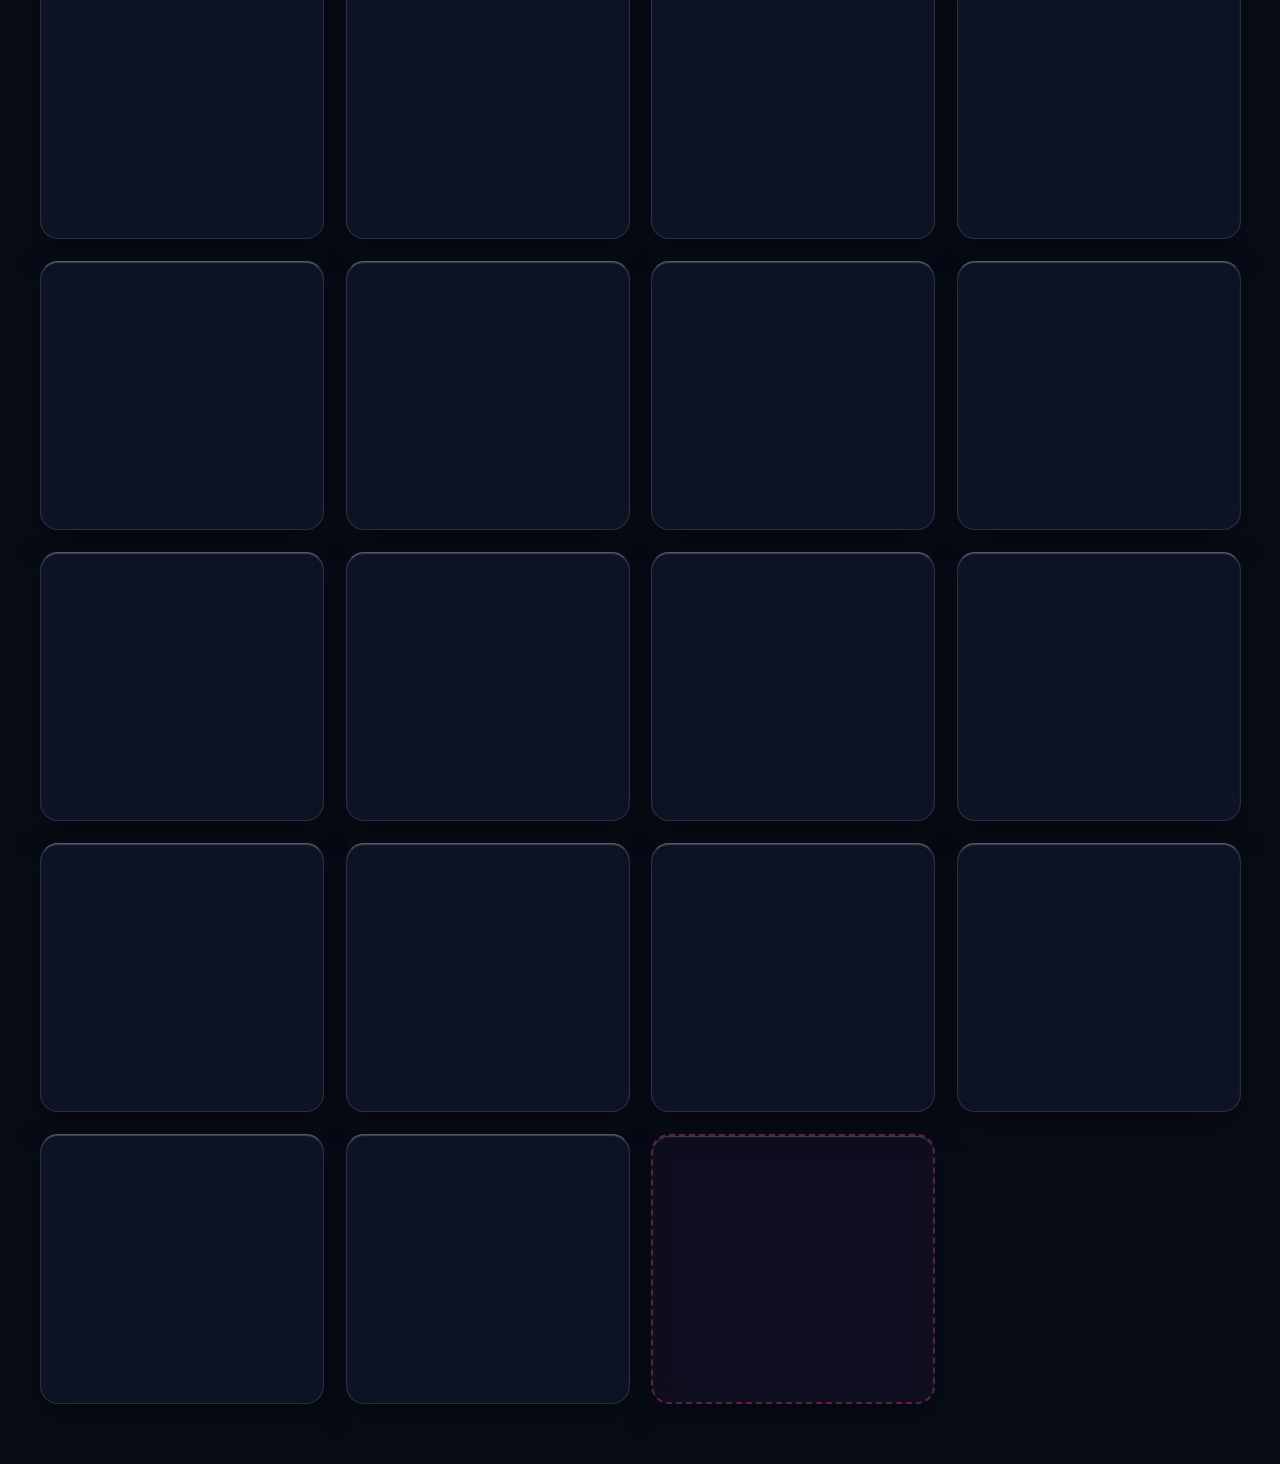
==== commit fbe71574: "feat(ui): padroniza catalogo com artista sempre em cima e titulo da musica embaixo (v58)" ====
--- a/index.html
+++ b/index.html
@@ -10,7 +10,7 @@
   <meta name="apple-mobile-web-app-capable" content="yes">
   <meta name="apple-mobile-web-app-status-bar-style" content="black-translucent">
   <title>Caliope • O Jogo de Videokê Oficial</title>
-  <link rel="stylesheet" href="style.css?v=57">
+  <link rel="stylesheet" href="style.css?v=58">
   <link rel="preconnect" href="https://fonts.googleapis.com">
   <link rel="preconnect" href="https://fonts.gstatic.com" crossorigin>
   <link href="https://fonts.googleapis.com/css2?family=Plus+Jakarta+Sans:wght@400;600;700;800;900&family=JetBrains+Mono:wght@500;700;800;900&display=swap" rel="stylesheet">
@@ -284,8 +284,8 @@
         <button type="button" class="modal-btn-close-top" id="btn-close-prestart-top" aria-label="Voltar" title="Fechar (Esc)">✕</button>
         <div class="modal-header">
           <span class="diff-modal-icon">🎤</span>
+          <p id="prestart-song-artist" class="prestart-song-artist">Artista</p>
           <h2 id="prestart-song-title">Título da Música</h2>
-          <p id="prestart-song-artist">Artista</p>
           <div class="prestart-song-meta">
             <span class="badge-key" id="prestart-song-key">🎹 Tom: A Menor</span>
             <span class="song-card-duration" id="prestart-song-duration">⏱️ 3:45</span>
@@ -596,11 +596,11 @@
   <script src="vendor/peerjs.min.js"></script>
   <script src="vendor/qrcode.min.js"></script>
 
-  <script src="pitch.js?v=57"></script>
-  <script src="calibrator.js?v=57"></script>
-  <script src="songs.js?v=57"></script>
-  <script src="sequencer.js?v=57"></script>
-  <script src="game_engine.js?v=57"></script>
-  <script src="app.js?v=57"></script>
+  <script src="pitch.js?v=58"></script>
+  <script src="calibrator.js?v=58"></script>
+  <script src="songs.js?v=58"></script>
+  <script src="sequencer.js?v=58"></script>
+  <script src="game_engine.js?v=58"></script>
+  <script src="app.js?v=58"></script>
 </body>
 </html>
--- a/style.css
+++ b/style.css
@@ -2077,20 +2077,24 @@
   flex: 1;
 }
 
-.song-card-title {
-  font-size: 0.95rem;
+.song-card-artist {
+  font-size: 0.76rem;
   font-weight: 800;
-  color: #f8fafc;
+  color: #a5b4fc;
+  text-transform: uppercase;
+  letter-spacing: 0.5px;
   margin-bottom: 2px;
   white-space: nowrap;
   overflow: hidden;
   text-overflow: ellipsis;
-}
-
-.song-card-artist {
-  font-size: 0.78rem;
-  color: var(--text-muted);
-  margin-bottom: 10px;
+  display: block;
+}
+
+.song-card-title {
+  font-size: 0.98rem;
+  font-weight: 800;
+  color: #ffffff;
+  margin-bottom: 8px;
   white-space: nowrap;
   overflow: hidden;
   text-overflow: ellipsis;
@@ -2403,6 +2407,22 @@
   margin-bottom: 2px;
 }
 
+.prestart-song-artist {
+  font-size: 0.85rem;
+  font-weight: 800;
+  color: #a5b4fc;
+  text-transform: uppercase;
+  letter-spacing: 0.6px;
+  margin: 4px 0 2px 0;
+}
+
+#prestart-song-title {
+  font-size: 1.35rem;
+  font-weight: 800;
+  color: #f8fafc;
+  margin: 0 0 6px 0;
+}
+
 .prestart-song-meta {
   display: flex;
   gap: 6px;
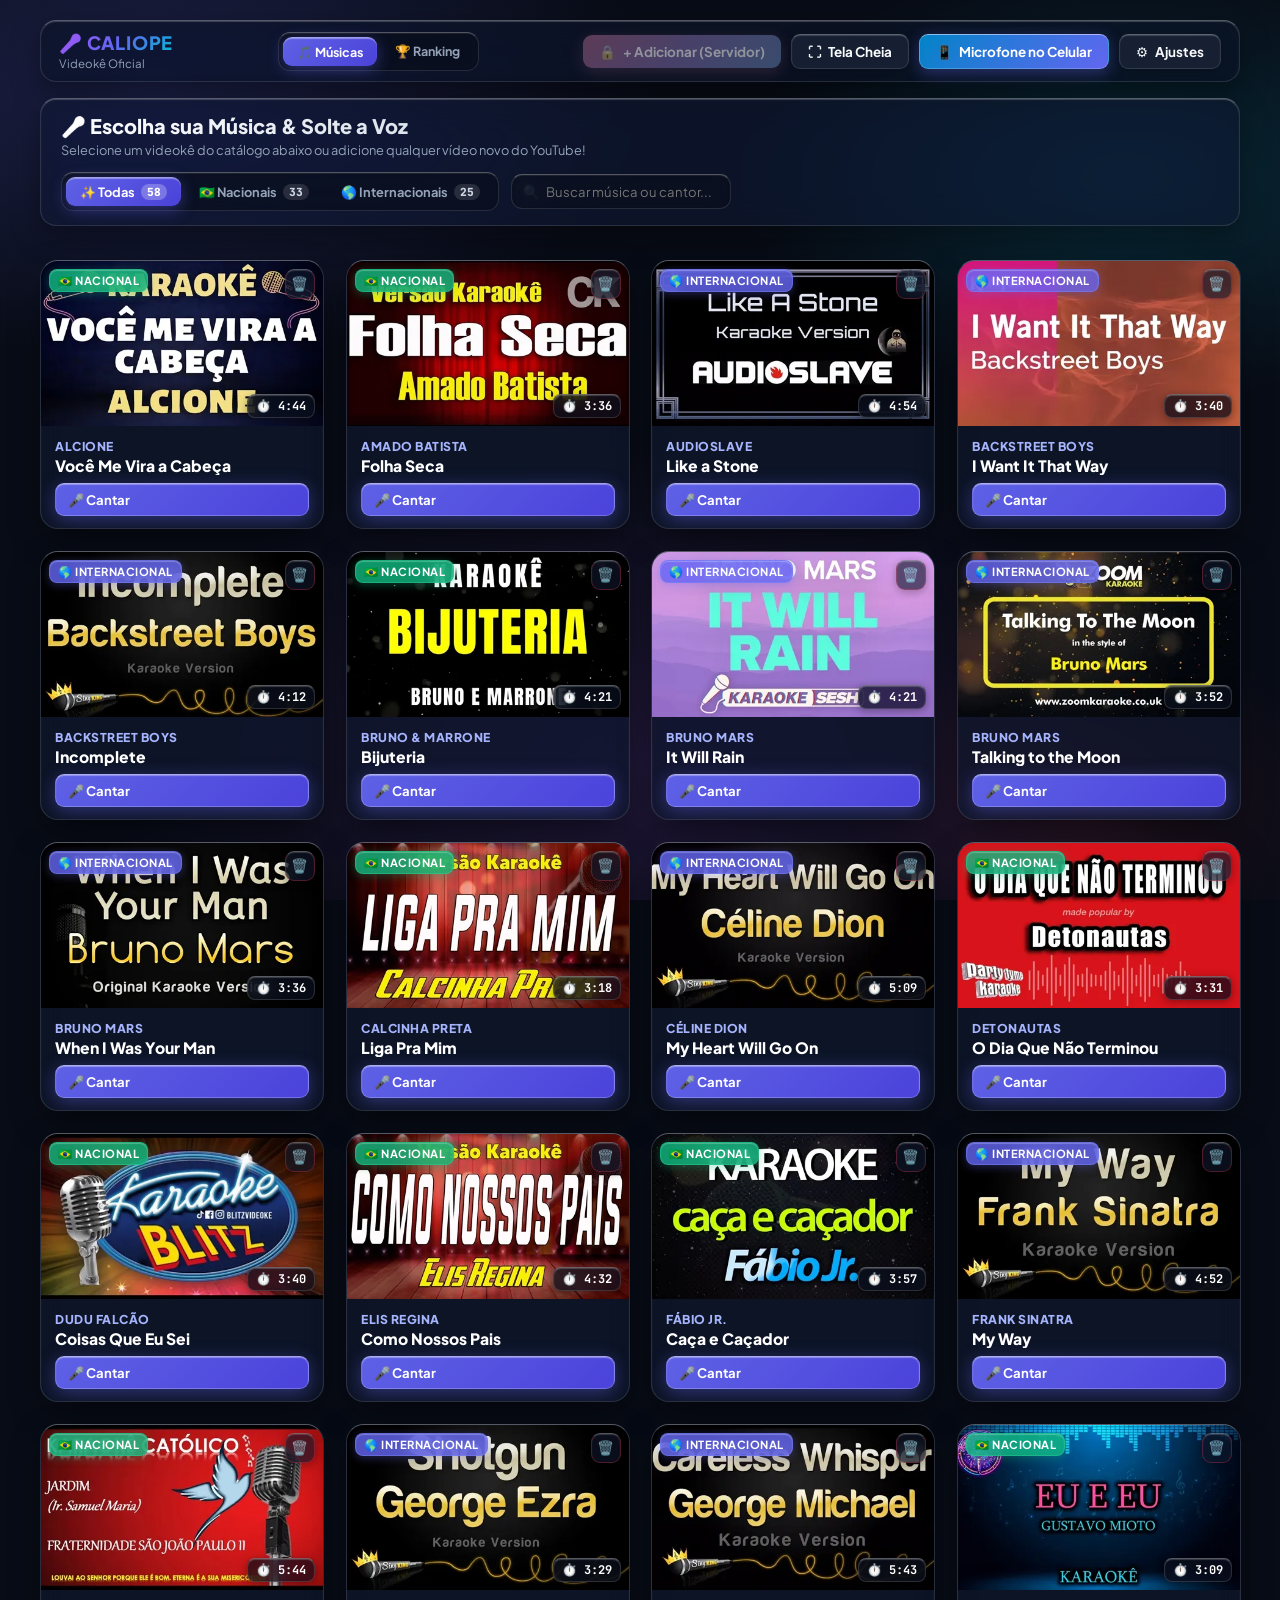
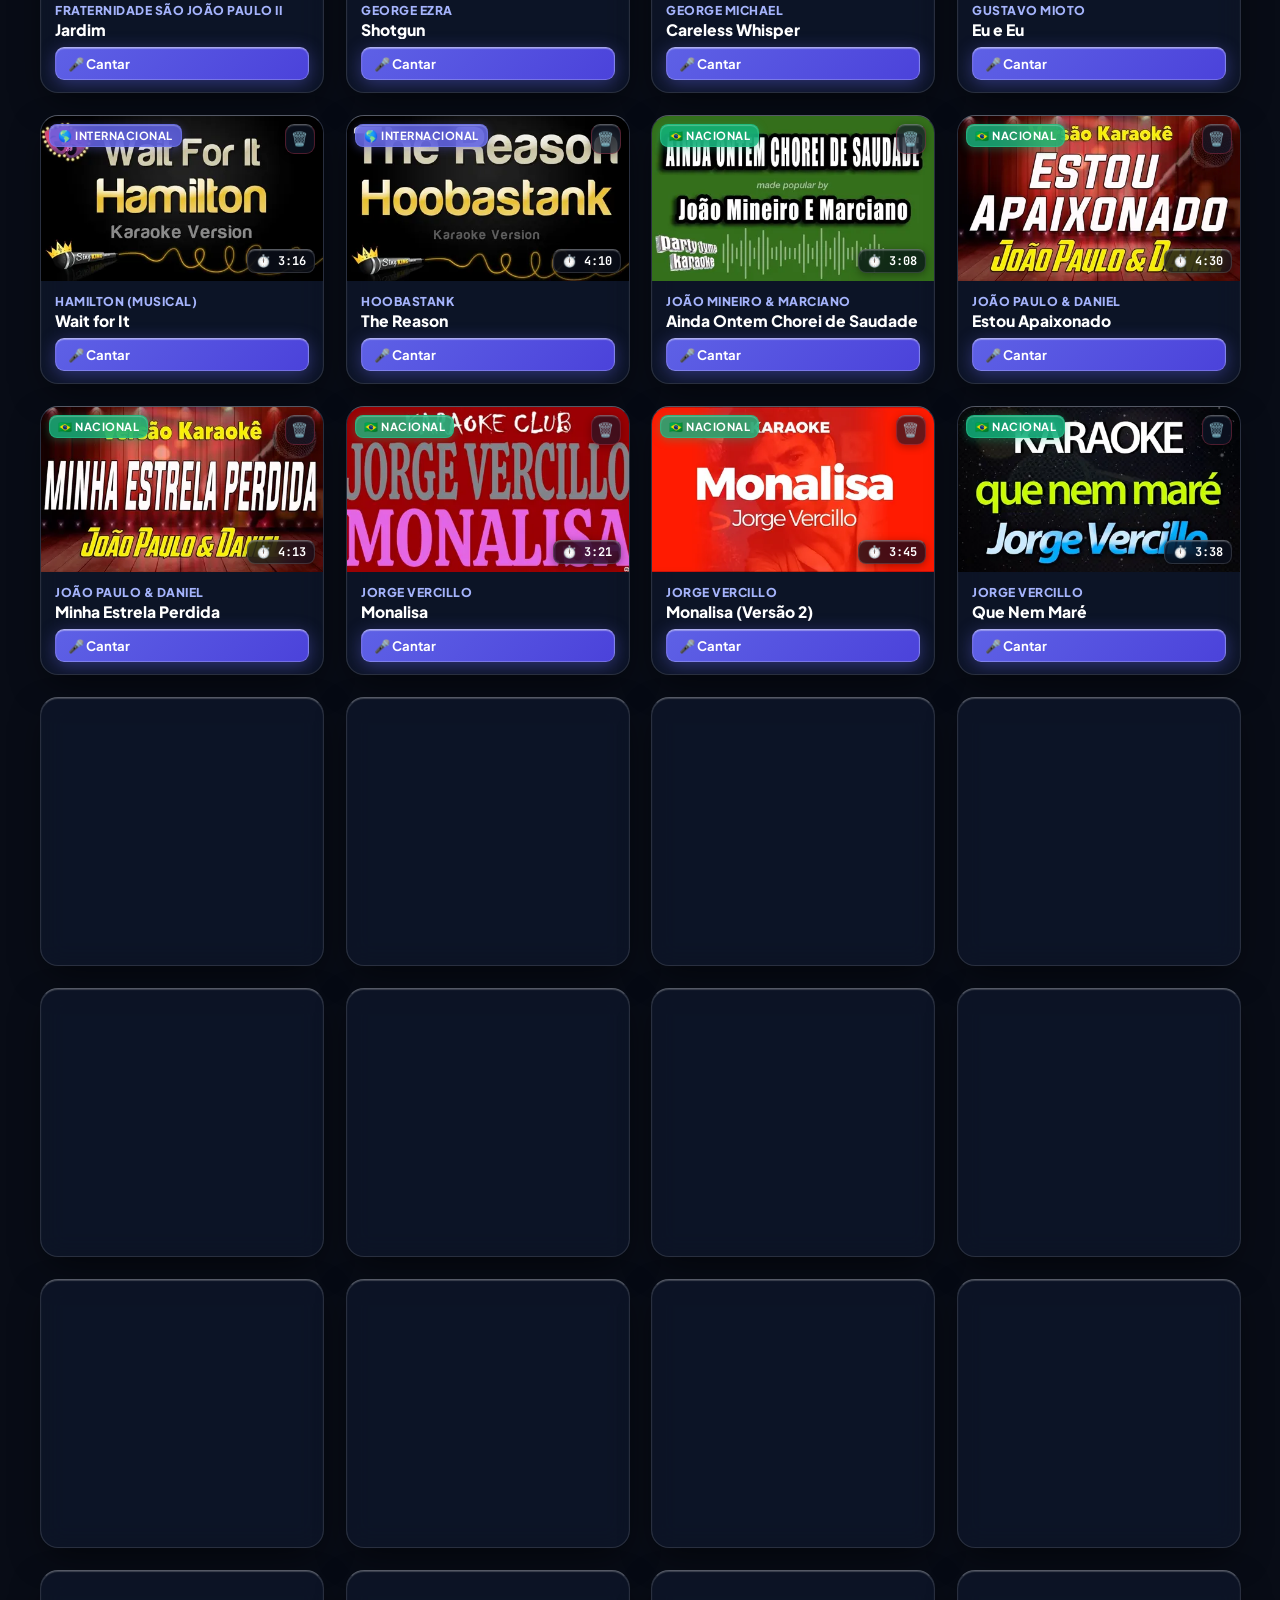
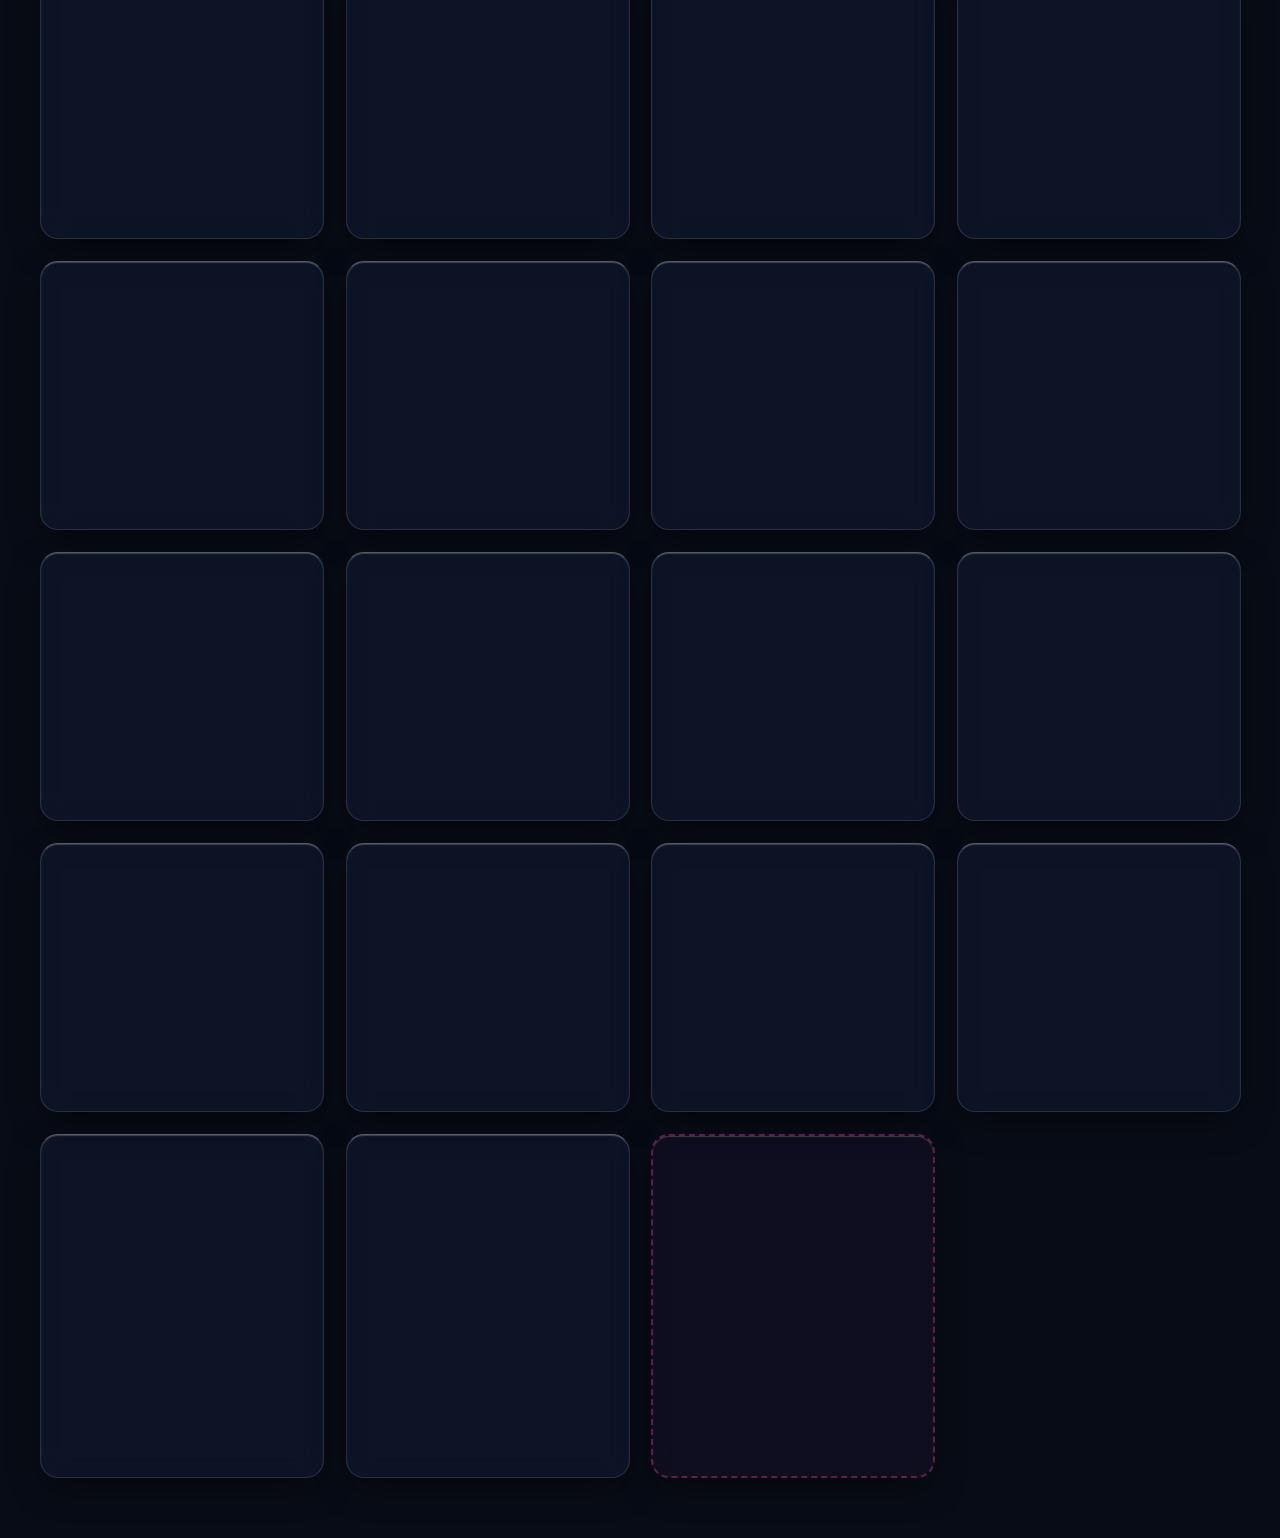
==== commit 0a2f70c7: "perf: organiza catalogo de A-Z por artista e acelera carregamento da lista de musicas (v59)" ====
--- a/index.html
+++ b/index.html
@@ -10,7 +10,8 @@
   <meta name="apple-mobile-web-app-capable" content="yes">
   <meta name="apple-mobile-web-app-status-bar-style" content="black-translucent">
   <title>Caliope • O Jogo de Videokê Oficial</title>
-  <link rel="stylesheet" href="style.css?v=58">
+  <link rel="stylesheet" href="style.css?v=59">
+  <link rel="preload" href="songs.js?v=59" as="script">
   <link rel="preconnect" href="https://fonts.googleapis.com">
   <link rel="preconnect" href="https://fonts.gstatic.com" crossorigin>
   <link href="https://fonts.googleapis.com/css2?family=Plus+Jakarta+Sans:wght@400;600;700;800;900&family=JetBrains+Mono:wght@500;700;800;900&display=swap" rel="stylesheet">
@@ -592,15 +593,16 @@
 
   </div>
 
-  <!-- Bibliotecas WebRTC PeerJS e QRCode -->
-  <script src="vendor/peerjs.min.js"></script>
-  <script src="vendor/qrcode.min.js"></script>
-
-  <script src="pitch.js?v=58"></script>
-  <script src="calibrator.js?v=58"></script>
-  <script src="songs.js?v=58"></script>
-  <script src="sequencer.js?v=58"></script>
-  <script src="game_engine.js?v=58"></script>
-  <script src="app.js?v=58"></script>
+  <!-- Módulos Core do Videokê (Carregamento Prioritário Instantâneo) -->
+  <script src="pitch.js?v=59"></script>
+  <script src="calibrator.js?v=59"></script>
+  <script src="songs.js?v=59"></script>
+  <script src="sequencer.js?v=59"></script>
+  <script src="game_engine.js?v=59"></script>
+  <script src="app.js?v=59"></script>
+
+  <!-- Bibliotecas WebRTC PeerJS e QRCode (Microfone Remoto - Assíncronas) -->
+  <script src="vendor/peerjs.min.js" defer></script>
+  <script src="vendor/qrcode.min.js" defer></script>
 </body>
 </html>
--- a/style.css
+++ b/style.css
@@ -3385,6 +3385,12 @@
     gap: 12px;
   }
 
+  .song-card {
+    backdrop-filter: none;
+    -webkit-backdrop-filter: none;
+    background: rgba(15, 23, 42, 0.94);
+  }
+
   .song-card-thumb {
     height: 180px;
   }
